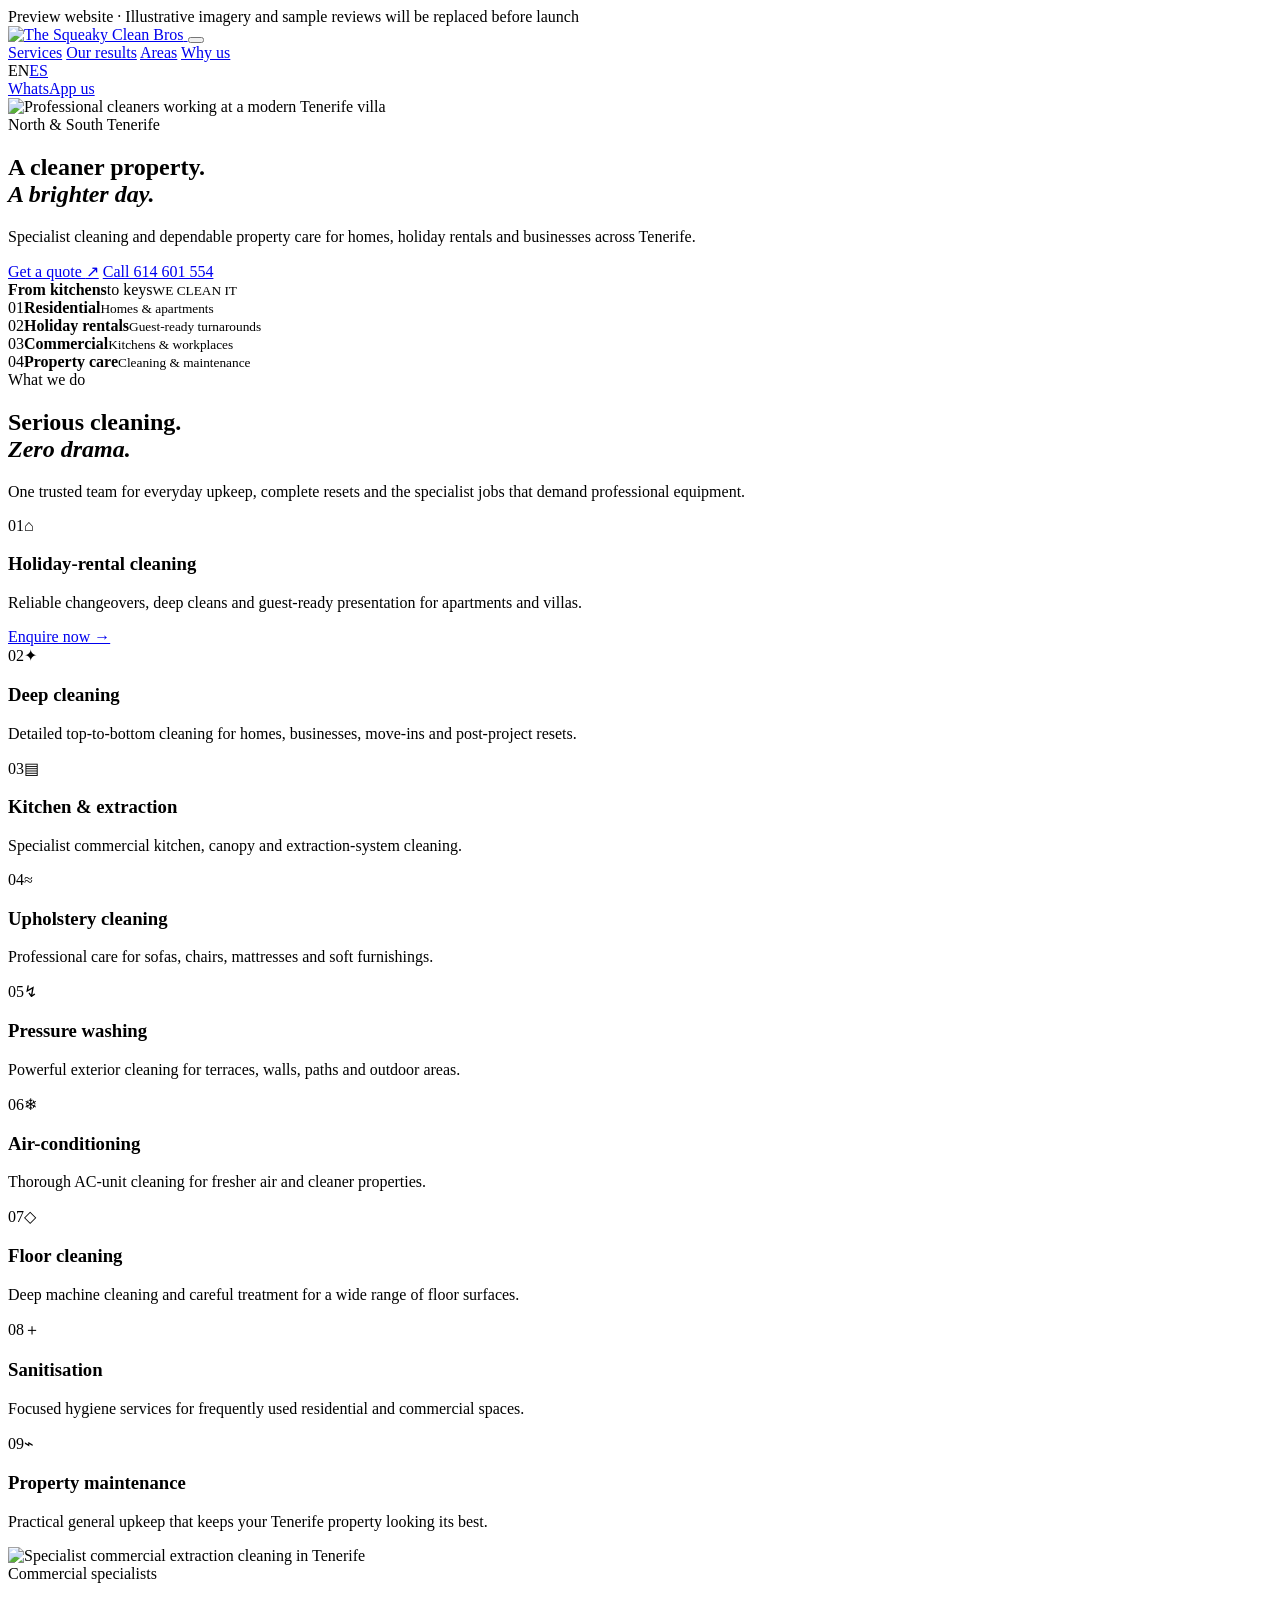
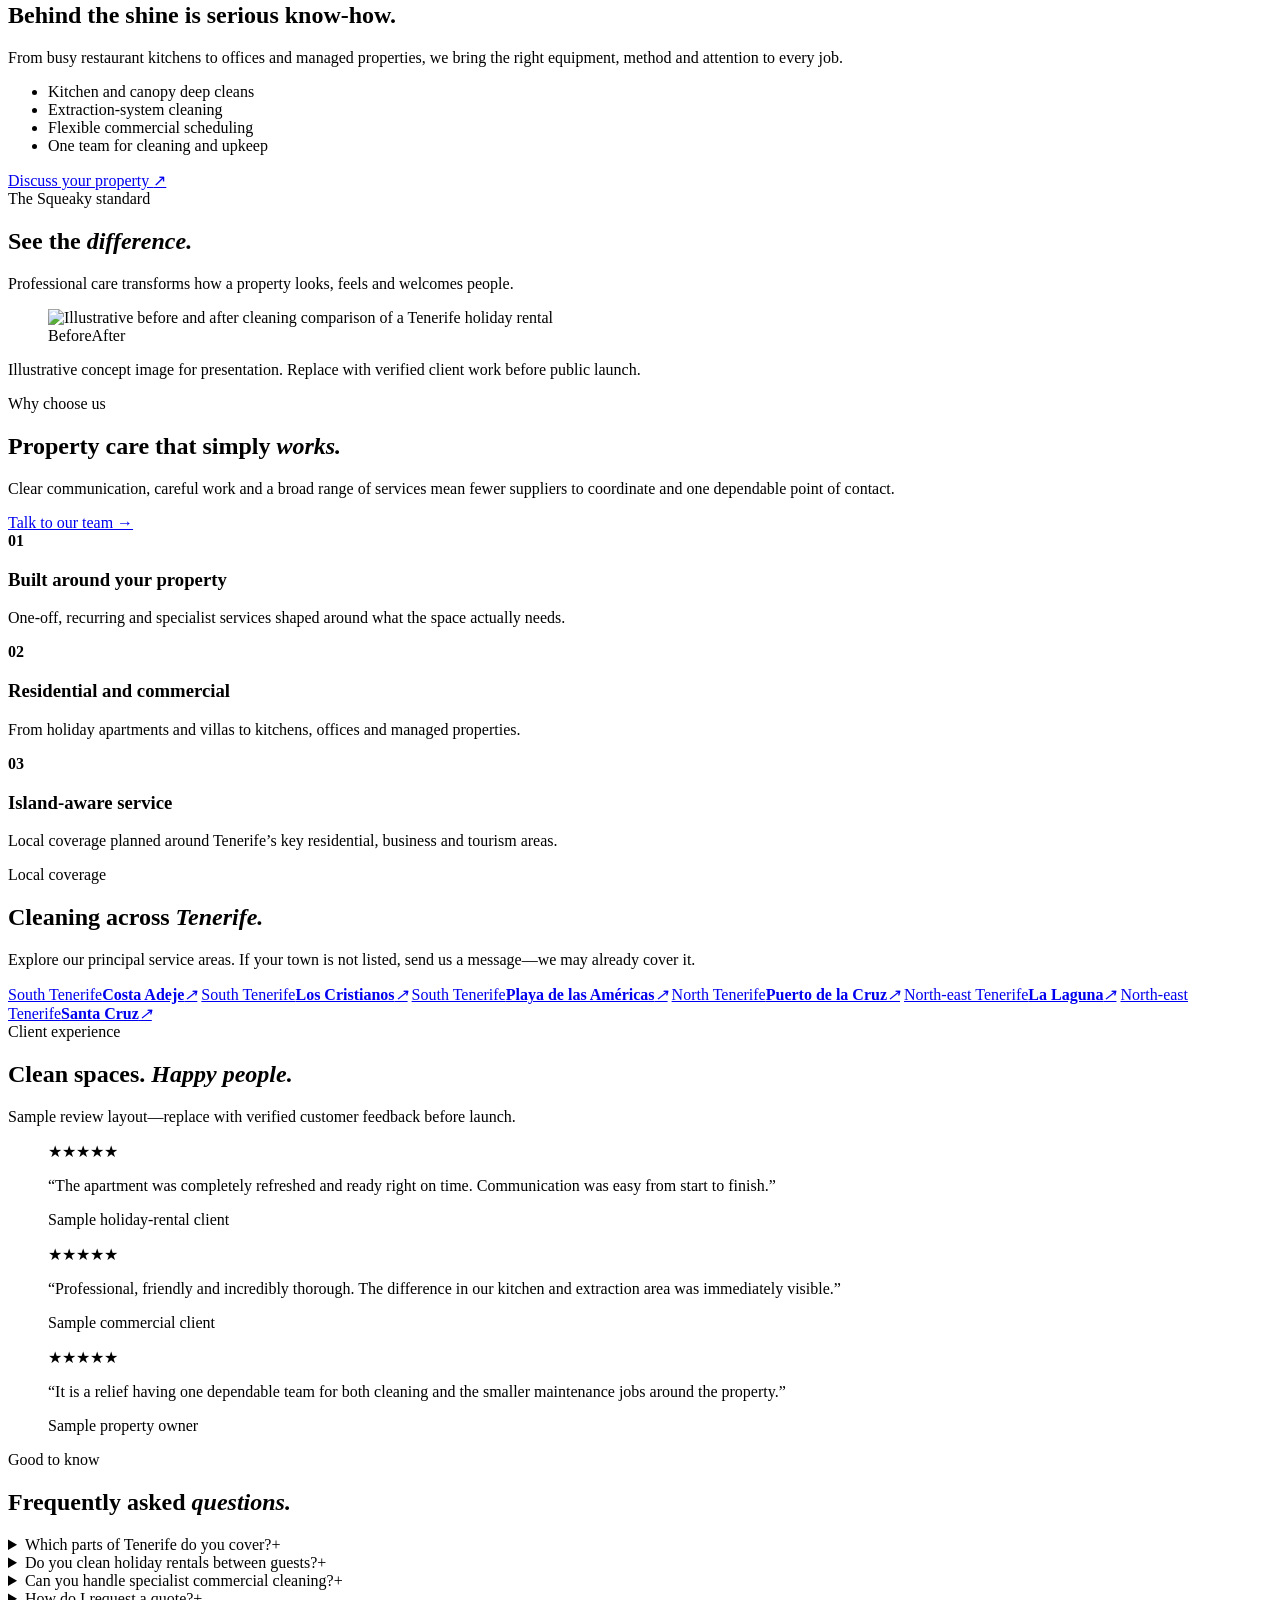
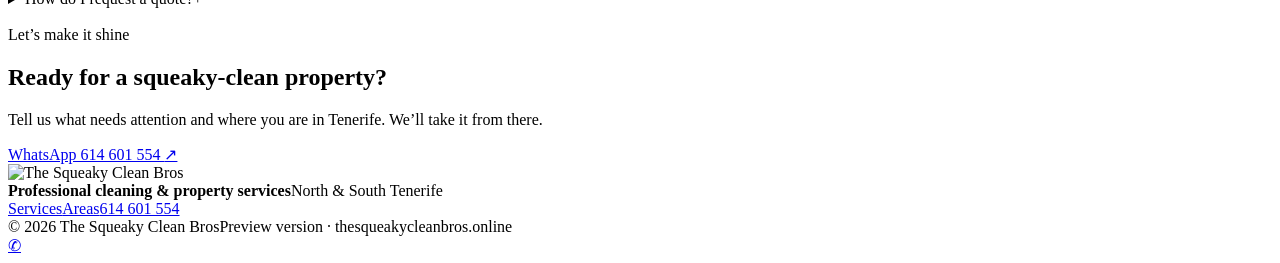
==== index.html @ b2f3f920 "Initialize Squeaky Clean Bros website" ====
<!doctype html>
<html lang="en">
<head>
  <meta charset="utf-8">
  <meta name="viewport" content="width=device-width, initial-scale=1">
  <title>Professional Cleaning & Property Services in Tenerife | The Squeaky Clean Bros</title>
  <meta name="description" content="Professional residential, holiday-rental and commercial cleaning across Tenerife. Deep cleaning, extraction systems, upholstery, pressure washing, air conditioning and property maintenance.">
  <meta name="robots" content="noindex,nofollow">
  <meta name="theme-color" content="#0757ad">
  <link rel="canonical" href="https://thesqueakycleanbros.online/">
  <link rel="alternate" hreflang="en" href="https://thesqueakycleanbros.online/">
  <link rel="alternate" hreflang="es" href="https://thesqueakycleanbros.online/es/">
  <link rel="alternate" hreflang="x-default" href="https://thesqueakycleanbros.online/">
  <link rel="icon" href="assets/logo.svg" type="image/svg+xml">
  <link rel="preload" as="image" href="assets/hero-tenerife.webp">
  <link rel="stylesheet" href="styles.css">
  <script type="application/ld+json">
  {
    "@context":"https://schema.org",
    "@type":"CleaningService",
    "name":"The Squeaky Clean Bros",
    "url":"https://thesqueakycleanbros.online/",
    "telephone":"+34614601554",
    "areaServed":["Tenerife","Costa Adeje","Los Cristianos","Playa de las Americas","Puerto de la Cruz","San Cristobal de La Laguna","Santa Cruz de Tenerife"],
    "description":"Professional residential, holiday-rental and commercial cleaning and property services across Tenerife."
  }
  </script>
</head>
<body>
  <div class="notice">Preview website · Illustrative imagery and sample reviews will be replaced before launch</div>
  <header class="site-header">
    <a class="brand" href="#top" aria-label="The Squeaky Clean Bros home">
      <img src="assets/logo.svg" alt="The Squeaky Clean Bros">
    </a>
    <button class="menu-toggle" aria-expanded="false" aria-controls="main-nav"><span></span><span></span><span></span></button>
    <nav id="main-nav" class="main-nav" aria-label="Main navigation">
      <a href="#services">Services</a>
      <a href="#results">Our results</a>
      <a href="#areas">Areas</a>
      <a href="#about">Why us</a>
      <div class="language-switch" aria-label="Choose language"><span aria-current="page">EN</span><a href="es/index.html" lang="es">ES</a></div>
    </nav>
    <a class="button button-small header-cta" href="https://wa.me/34614601554?text=Hi%20Squeaky%20Clean%20Bros%2C%20I%27d%20like%20a%20cleaning%20quote." target="_blank" rel="noopener">WhatsApp us</a>
  </header>

  <main id="top">
    <section class="hero">
      <img class="hero-image" src="assets/hero-tenerife.webp" alt="Professional cleaners working at a modern Tenerife villa">
      <div class="hero-overlay"></div>
      <div class="hero-content wrap">
        <span class="eyebrow light">North & South Tenerife</span>
        <h1>A cleaner property.<br><em>A brighter day.</em></h1>
        <p>Specialist cleaning and dependable property care for homes, holiday rentals and businesses across Tenerife.</p>
        <div class="hero-actions">
          <a class="button button-white" href="https://wa.me/34614601554?text=Hi%20Squeaky%20Clean%20Bros%2C%20I%27d%20like%20a%20cleaning%20quote." target="_blank" rel="noopener">Get a quote <span>↗</span></a>
          <a class="text-link light" href="tel:+34614601554">Call 614 601 554</a>
        </div>
      </div>
      <div class="hero-stamp"><b>From kitchens</b><span>to keys</span><small>WE CLEAN IT</small></div>
    </section>

    <section class="quick-strip" aria-label="Highlights">
      <div><span>01</span><b>Residential</b><small>Homes & apartments</small></div>
      <div><span>02</span><b>Holiday rentals</b><small>Guest-ready turnarounds</small></div>
      <div><span>03</span><b>Commercial</b><small>Kitchens & workplaces</small></div>
      <div><span>04</span><b>Property care</b><small>Cleaning & maintenance</small></div>
    </section>

    <section id="services" class="section services-section wrap">
      <div class="section-heading split-heading">
        <div>
          <span class="eyebrow">What we do</span>
          <h2>Serious cleaning.<br><em>Zero drama.</em></h2>
        </div>
        <p>One trusted team for everyday upkeep, complete resets and the specialist jobs that demand professional equipment.</p>
      </div>
      <div class="service-grid">
        <article class="service-card featured-card">
          <span class="service-number">01</span><span class="bubble-icon">⌂</span>
          <h3>Holiday-rental cleaning</h3>
          <p>Reliable changeovers, deep cleans and guest-ready presentation for apartments and villas.</p>
          <a href="https://wa.me/34614601554?text=I%27d%20like%20a%20holiday-rental%20cleaning%20quote." target="_blank" rel="noopener">Enquire now →</a>
        </article>
        <article class="service-card"><span class="service-number">02</span><span class="bubble-icon">✦</span><h3>Deep cleaning</h3><p>Detailed top-to-bottom cleaning for homes, businesses, move-ins and post-project resets.</p></article>
        <article class="service-card"><span class="service-number">03</span><span class="bubble-icon">▤</span><h3>Kitchen & extraction</h3><p>Specialist commercial kitchen, canopy and extraction-system cleaning.</p></article>
        <article class="service-card"><span class="service-number">04</span><span class="bubble-icon">≈</span><h3>Upholstery cleaning</h3><p>Professional care for sofas, chairs, mattresses and soft furnishings.</p></article>
        <article class="service-card"><span class="service-number">05</span><span class="bubble-icon">↯</span><h3>Pressure washing</h3><p>Powerful exterior cleaning for terraces, walls, paths and outdoor areas.</p></article>
        <article class="service-card"><span class="service-number">06</span><span class="bubble-icon">❄</span><h3>Air-conditioning</h3><p>Thorough AC-unit cleaning for fresher air and cleaner properties.</p></article>
        <article class="service-card"><span class="service-number">07</span><span class="bubble-icon">◇</span><h3>Floor cleaning</h3><p>Deep machine cleaning and careful treatment for a wide range of floor surfaces.</p></article>
        <article class="service-card"><span class="service-number">08</span><span class="bubble-icon">＋</span><h3>Sanitisation</h3><p>Focused hygiene services for frequently used residential and commercial spaces.</p></article>
        <article class="service-card"><span class="service-number">09</span><span class="bubble-icon">⌁</span><h3>Property maintenance</h3><p>Practical general upkeep that keeps your Tenerife property looking its best.</p></article>
      </div>
    </section>

    <section class="commercial-band">
      <div class="commercial-image"><img src="assets/commercial-kitchen.webp" alt="Specialist commercial extraction cleaning in Tenerife"></div>
      <div class="commercial-copy">
        <span class="eyebrow light">Commercial specialists</span>
        <h2>Behind the shine is serious know-how.</h2>
        <p>From busy restaurant kitchens to offices and managed properties, we bring the right equipment, method and attention to every job.</p>
        <ul class="tick-list"><li>Kitchen and canopy deep cleans</li><li>Extraction-system cleaning</li><li>Flexible commercial scheduling</li><li>One team for cleaning and upkeep</li></ul>
        <a class="button button-white" href="https://wa.me/34614601554?text=Hi%2C%20I%27d%20like%20a%20commercial%20cleaning%20quote." target="_blank" rel="noopener">Discuss your property <span>↗</span></a>
      </div>
    </section>

    <section id="results" class="section results-section wrap">
      <div class="section-heading centered">
        <span class="eyebrow">The Squeaky standard</span>
        <h2>See the <em>difference.</em></h2>
        <p>Professional care transforms how a property looks, feels and welcomes people.</p>
      </div>
      <figure class="comparison">
        <img src="assets/before-after-villa.webp" alt="Illustrative before and after cleaning comparison of a Tenerife holiday rental">
        <figcaption><span>Before</span><span>After</span></figcaption>
      </figure>
      <p class="disclaimer">Illustrative concept image for presentation. Replace with verified client work before public launch.</p>
    </section>

    <section id="about" class="section why-section">
      <div class="wrap why-grid">
        <div class="why-intro">
          <span class="eyebrow">Why choose us</span>
          <h2>Property care that simply <em>works.</em></h2>
          <p>Clear communication, careful work and a broad range of services mean fewer suppliers to coordinate and one dependable point of contact.</p>
          <a class="text-link" href="tel:+34614601554">Talk to our team →</a>
        </div>
        <div class="why-list">
          <article><b>01</b><div><h3>Built around your property</h3><p>One-off, recurring and specialist services shaped around what the space actually needs.</p></div></article>
          <article><b>02</b><div><h3>Residential and commercial</h3><p>From holiday apartments and villas to kitchens, offices and managed properties.</p></div></article>
          <article><b>03</b><div><h3>Island-aware service</h3><p>Local coverage planned around Tenerife’s key residential, business and tourism areas.</p></div></article>
        </div>
      </div>
    </section>

    <section id="areas" class="section areas-section wrap">
      <div class="section-heading split-heading">
        <div><span class="eyebrow">Local coverage</span><h2>Cleaning across <em>Tenerife.</em></h2></div>
        <p>Explore our principal service areas. If your town is not listed, send us a message—we may already cover it.</p>
      </div>
      <div class="area-grid">
        <a href="areas/costa-adeje.html"><span>South Tenerife</span><b>Costa Adeje</b><i>↗</i></a>
        <a href="areas/los-cristianos.html"><span>South Tenerife</span><b>Los Cristianos</b><i>↗</i></a>
        <a href="areas/playa-de-las-americas.html"><span>South Tenerife</span><b>Playa de las Américas</b><i>↗</i></a>
        <a href="areas/puerto-de-la-cruz.html"><span>North Tenerife</span><b>Puerto de la Cruz</b><i>↗</i></a>
        <a href="areas/la-laguna.html"><span>North-east Tenerife</span><b>La Laguna</b><i>↗</i></a>
        <a href="areas/santa-cruz.html"><span>North-east Tenerife</span><b>Santa Cruz</b><i>↗</i></a>
      </div>
    </section>

    <section class="section reviews-section">
      <div class="wrap">
        <div class="section-heading centered"><span class="eyebrow light">Client experience</span><h2>Clean spaces. <em>Happy people.</em></h2><p class="light-copy">Sample review layout—replace with verified customer feedback before launch.</p></div>
        <div class="review-grid">
          <blockquote><div class="stars">★★★★★</div><p>“The apartment was completely refreshed and ready right on time. Communication was easy from start to finish.”</p><footer>Sample holiday-rental client</footer></blockquote>
          <blockquote><div class="stars">★★★★★</div><p>“Professional, friendly and incredibly thorough. The difference in our kitchen and extraction area was immediately visible.”</p><footer>Sample commercial client</footer></blockquote>
          <blockquote><div class="stars">★★★★★</div><p>“It is a relief having one dependable team for both cleaning and the smaller maintenance jobs around the property.”</p><footer>Sample property owner</footer></blockquote>
        </div>
      </div>
    </section>

    <section class="section faq-section wrap">
      <div class="section-heading centered"><span class="eyebrow">Good to know</span><h2>Frequently asked <em>questions.</em></h2></div>
      <div class="faq-list">
        <details><summary>Which parts of Tenerife do you cover?<span>+</span></summary><p>We work across principal areas in both North and South Tenerife. Send us your location and we will confirm availability.</p></details>
        <details><summary>Do you clean holiday rentals between guests?<span>+</span></summary><p>Yes. We provide holiday-rental cleaning and property support designed to leave apartments and villas guest-ready.</p></details>
        <details><summary>Can you handle specialist commercial cleaning?<span>+</span></summary><p>Yes. Our services include commercial kitchen and extraction cleaning, deep cleaning, floor care, pressure washing and sanitisation.</p></details>
        <details><summary>How do I request a quote?<span>+</span></summary><p>Call or WhatsApp us on 614 601 554 with the property location, service required and any useful photographs.</p></details>
      </div>
    </section>

    <section class="final-cta">
      <div class="bubble bubble-one"></div><div class="bubble bubble-two"></div>
      <div class="wrap final-cta-inner">
        <img src="assets/logo.svg" alt="" aria-hidden="true">
        <div><span class="eyebrow light">Let’s make it shine</span><h2>Ready for a squeaky-clean property?</h2><p>Tell us what needs attention and where you are in Tenerife. We’ll take it from there.</p></div>
        <a class="button button-white" href="https://wa.me/34614601554?text=Hi%20Squeaky%20Clean%20Bros%2C%20I%27d%20like%20a%20quote." target="_blank" rel="noopener">WhatsApp 614 601 554 <span>↗</span></a>
      </div>
    </section>
  </main>

  <footer class="footer">
    <div class="wrap footer-inner"><img src="assets/logo.svg" alt="The Squeaky Clean Bros"><div><b>Professional cleaning & property services</b><span>North & South Tenerife</span></div><div class="footer-links"><a href="#services">Services</a><a href="#areas">Areas</a><a href="tel:+34614601554">614 601 554</a></div></div>
    <div class="wrap footer-bottom"><span>© 2026 The Squeaky Clean Bros</span><span>Preview version · thesqueakycleanbros.online</span></div>
  </footer>
  <a class="floating-whatsapp" href="https://wa.me/34614601554?text=Hi%20Squeaky%20Clean%20Bros%2C%20I%27d%20like%20a%20quote." target="_blank" rel="noopener" aria-label="Contact us on WhatsApp">✆</a>
  <script src="script.js"></script>
</body>
</html>
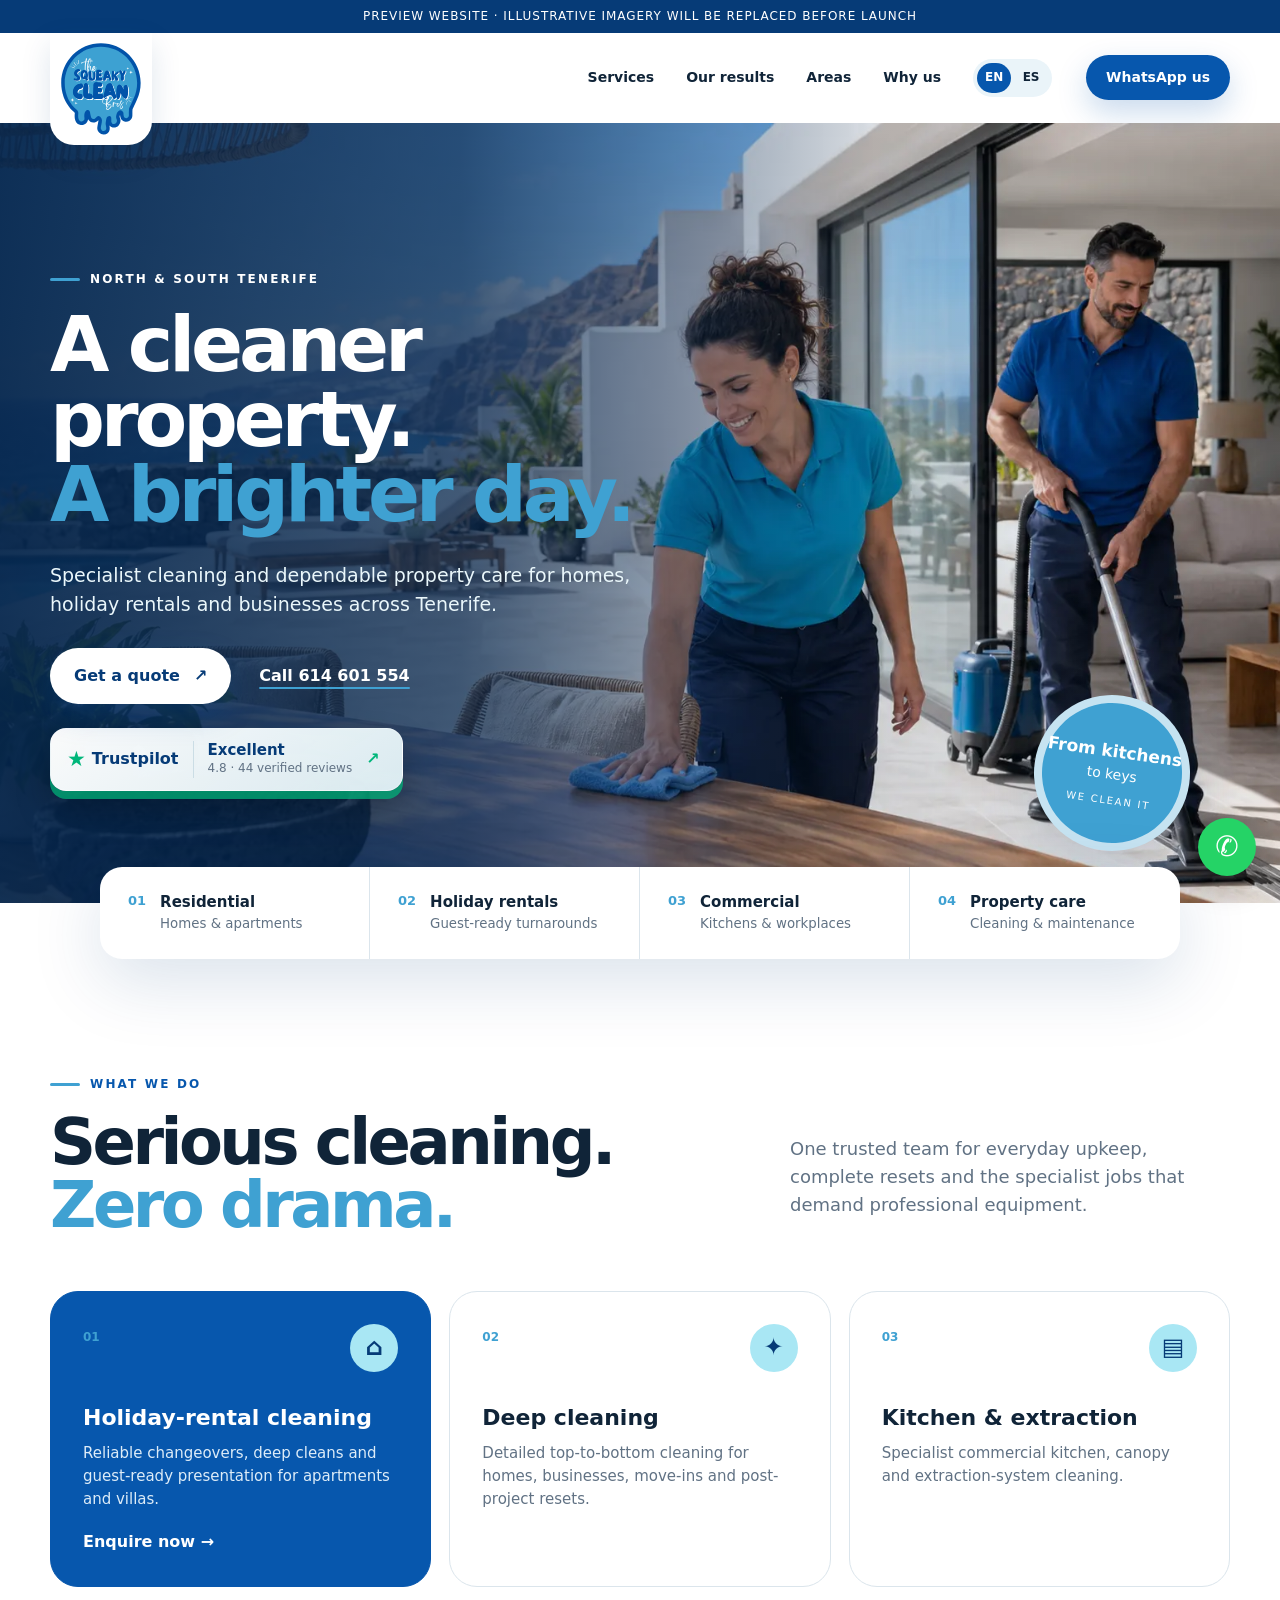
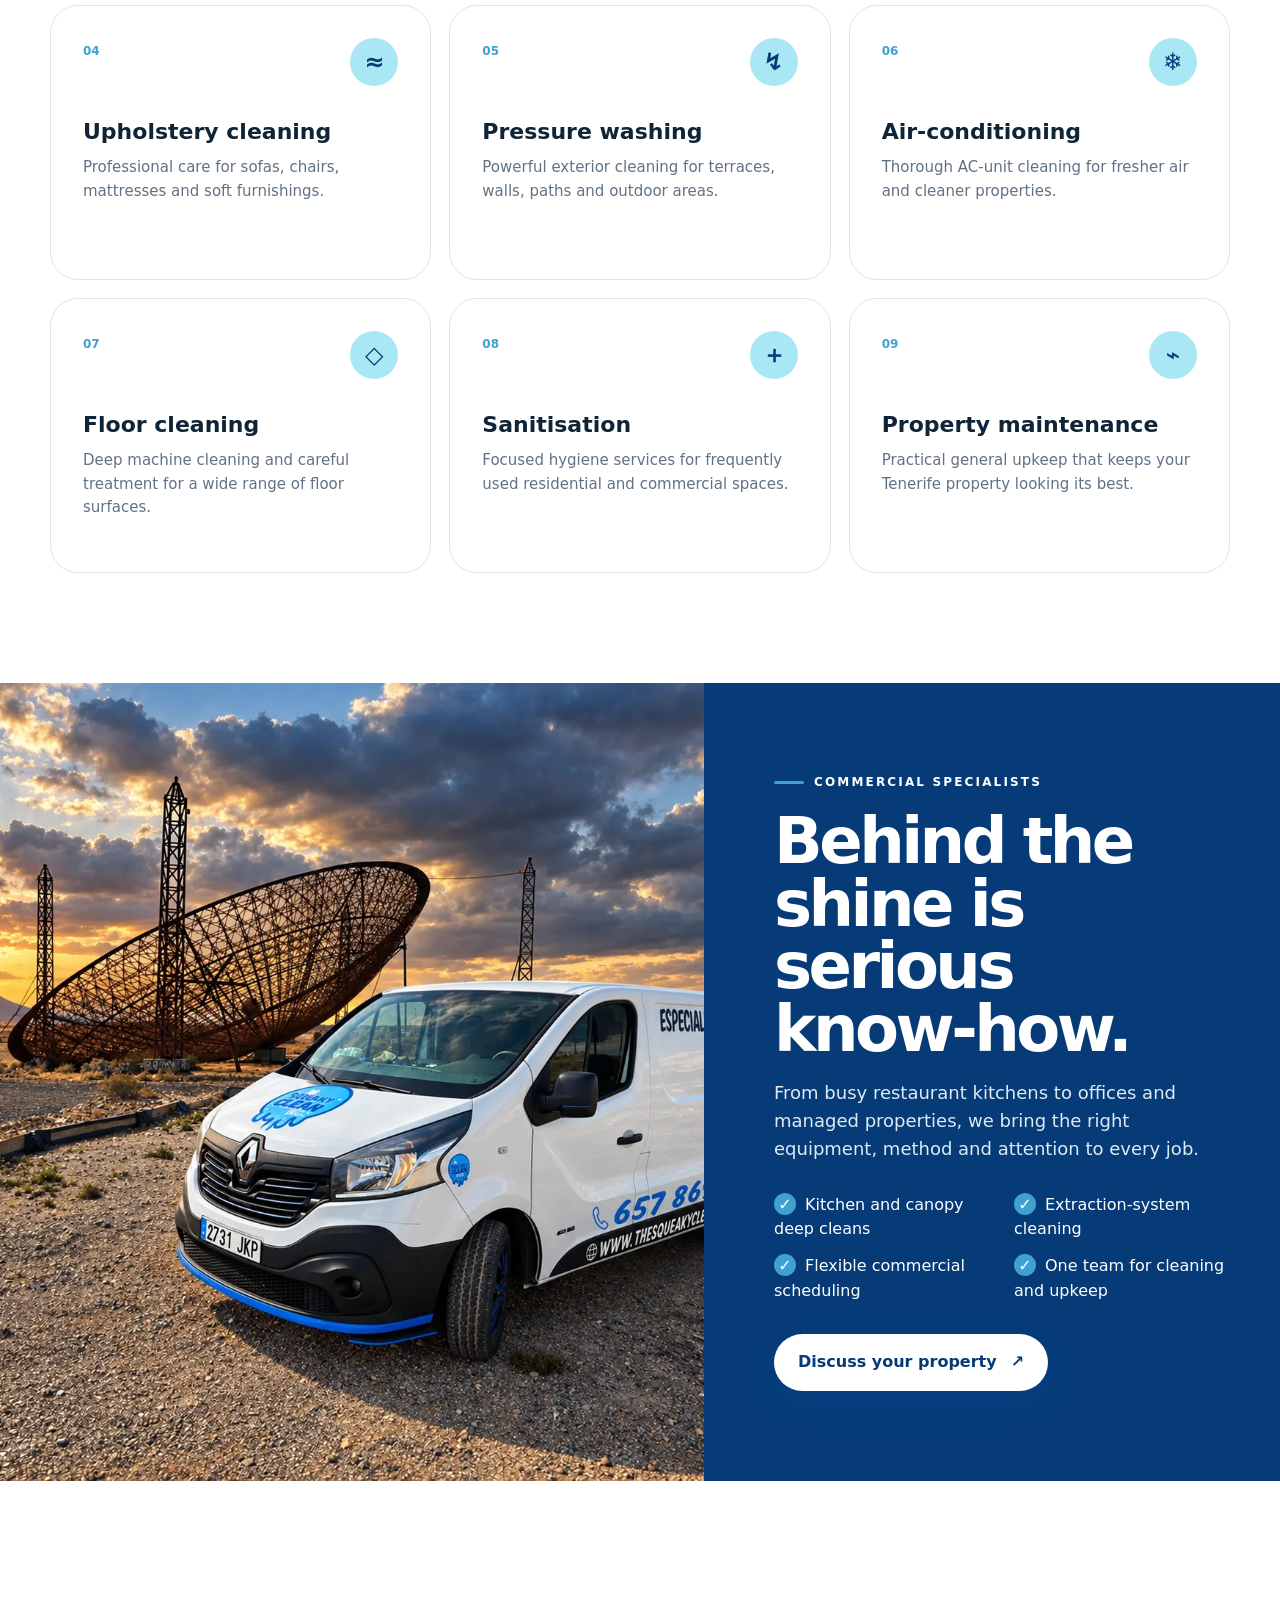
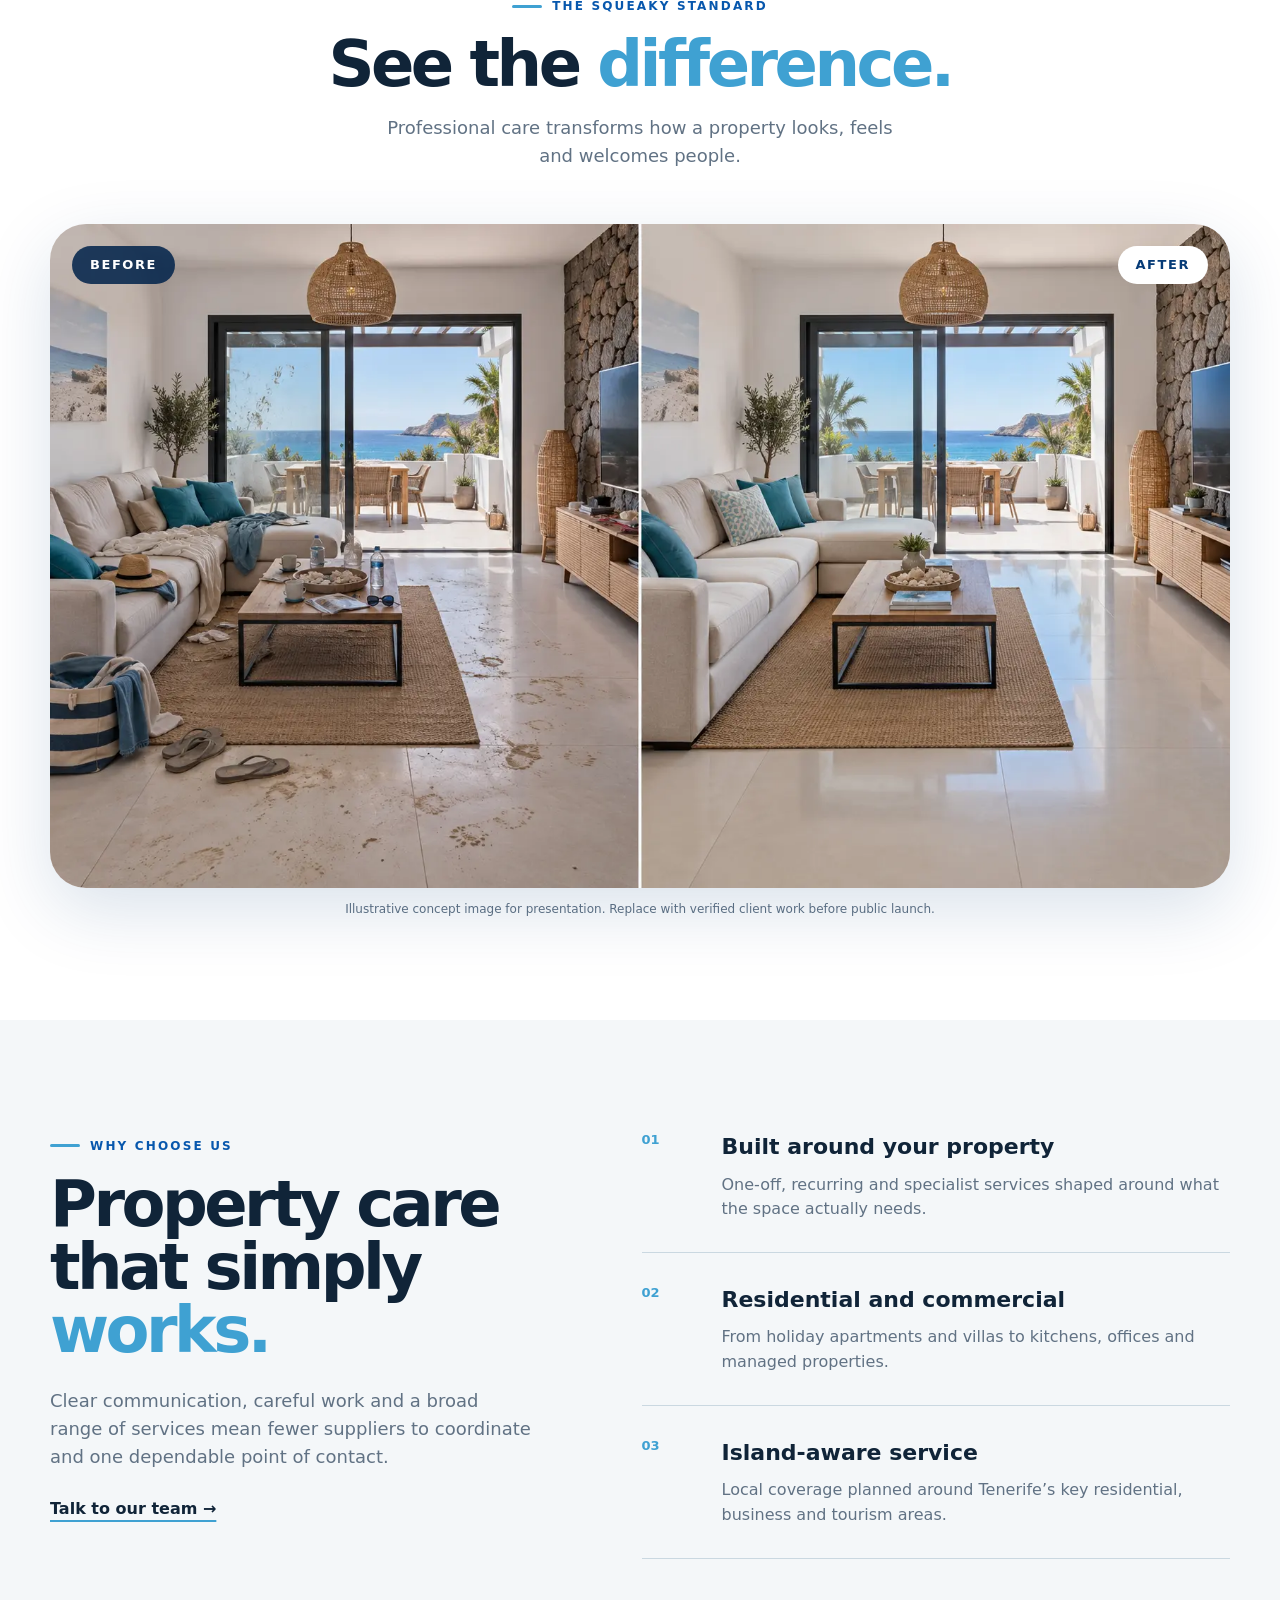
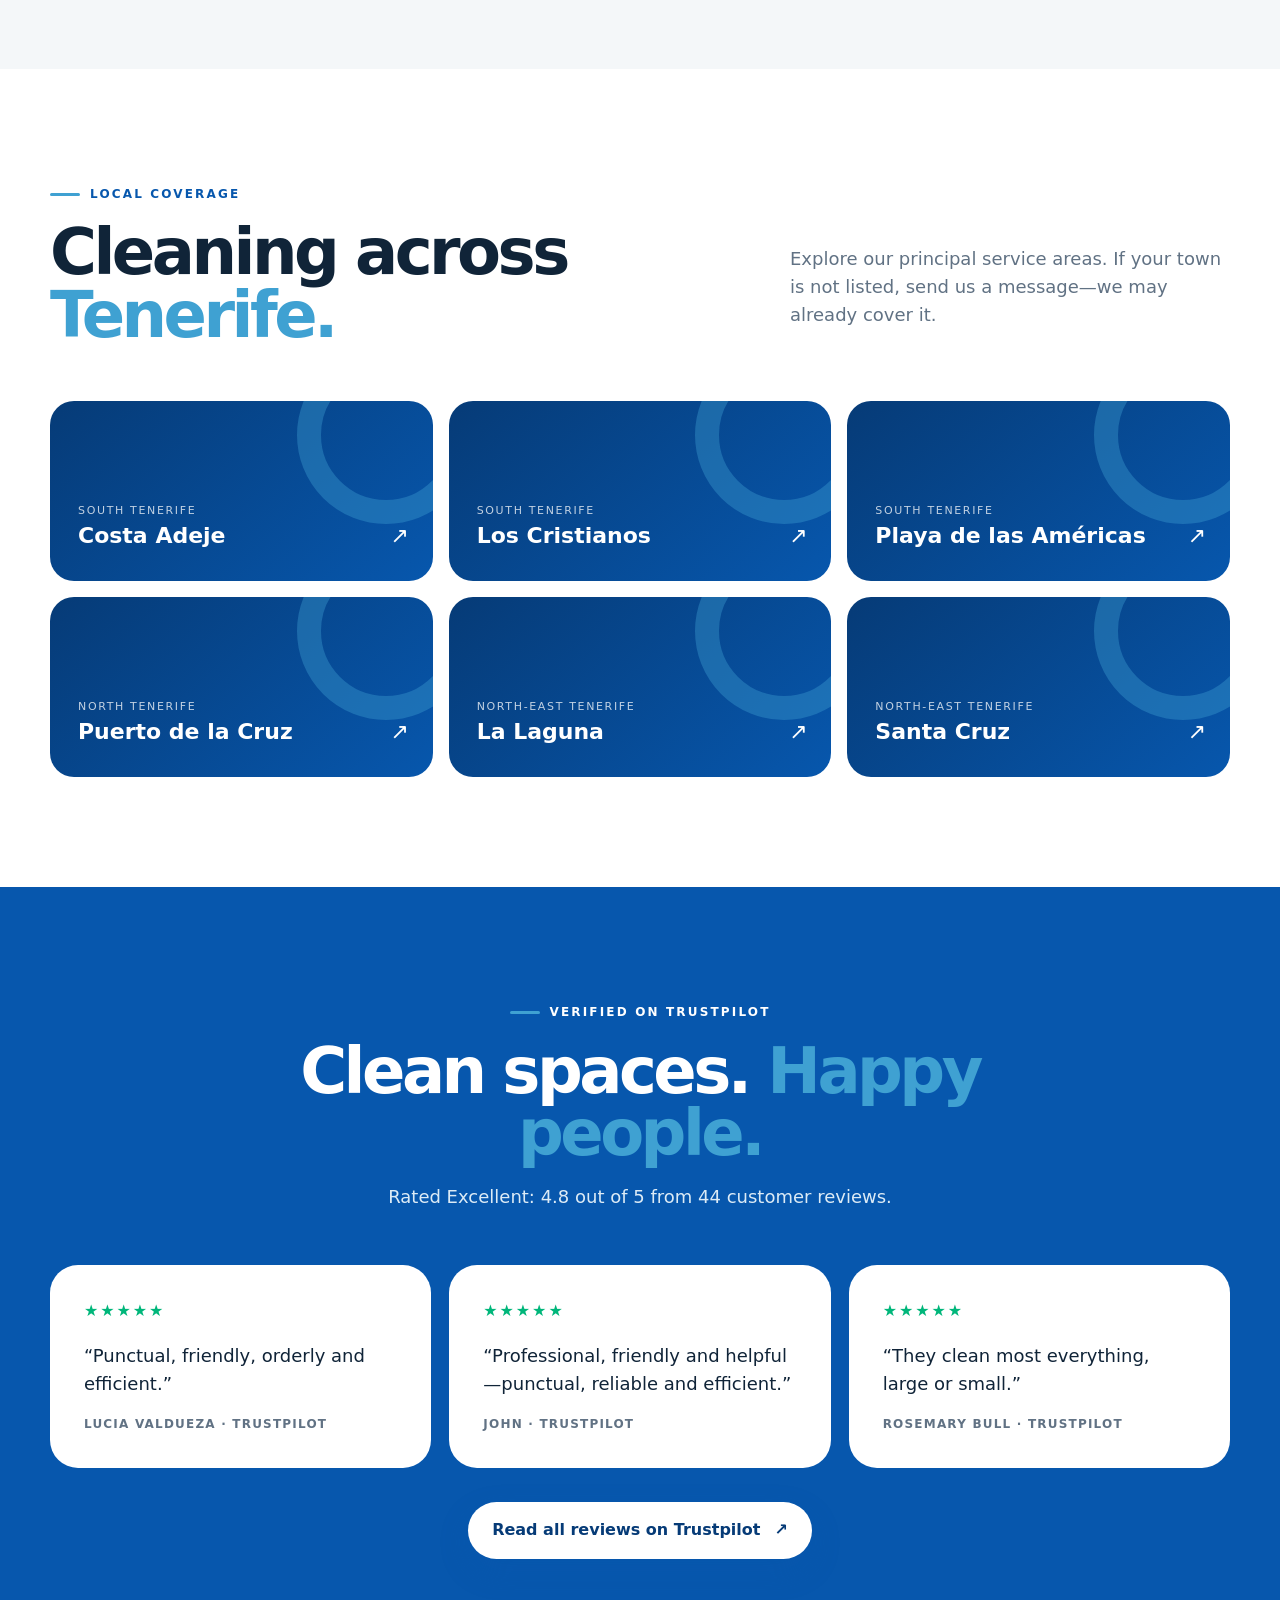
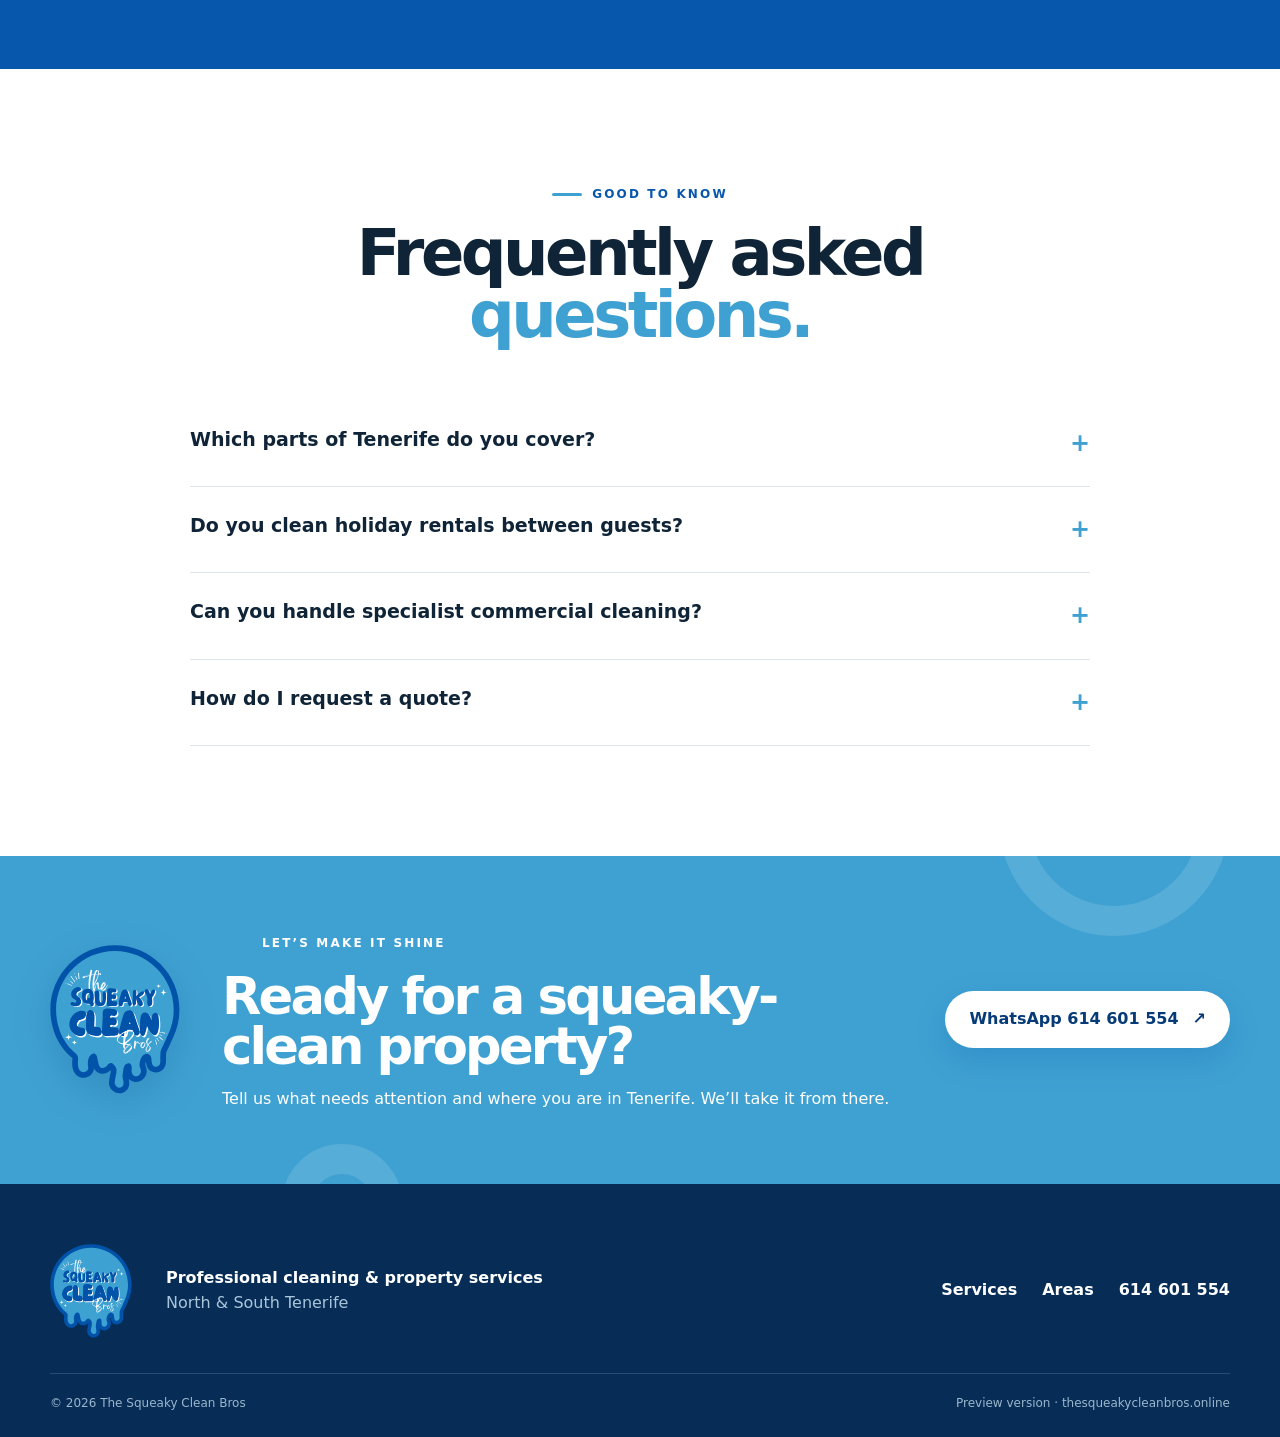
==== commit 64d07a90: "Add branded van photo and Trustpilot reviews" ====
--- a/index.html
+++ b/index.html
@@ -27,7 +27,7 @@
   </script>
 </head>
 <body>
-  <div class="notice">Preview website · Illustrative imagery and sample reviews will be replaced before launch</div>
+  <div class="notice">Preview website · Illustrative imagery will be replaced before launch</div>
   <header class="site-header">
     <a class="brand" href="#top" aria-label="The Squeaky Clean Bros home">
       <img src="assets/logo.svg" alt="The Squeaky Clean Bros">
@@ -55,6 +55,11 @@
           <a class="button button-white" href="https://wa.me/34614601554?text=Hi%20Squeaky%20Clean%20Bros%2C%20I%27d%20like%20a%20cleaning%20quote." target="_blank" rel="noopener">Get a quote <span>↗</span></a>
           <a class="text-link light" href="tel:+34614601554">Call 614 601 554</a>
         </div>
+        <a class="trustpilot-badge" href="https://www.trustpilot.com/review/www.thesqueakycleanbros.com" target="_blank" rel="noopener" aria-label="Rated 4.8 out of 5 from 44 reviews on Trustpilot">
+          <span class="trustpilot-brand"><b>★</b> Trustpilot</span>
+          <span><strong>Excellent</strong><small>4.8 · 44 verified reviews</small></span>
+          <i aria-hidden="true">↗</i>
+        </a>
       </div>
       <div class="hero-stamp"><b>From kitchens</b><span>to keys</span><small>WE CLEAN IT</small></div>
     </section>
@@ -93,7 +98,7 @@
     </section>
 
     <section class="commercial-band">
-      <div class="commercial-image"><img src="assets/commercial-kitchen.webp" alt="Specialist commercial extraction cleaning in Tenerife"></div>
+      <div class="commercial-image"><img src="assets/commercial-kitchen.webp" alt="The Squeaky Clean Bros service van in Tenerife"></div>
       <div class="commercial-copy">
         <span class="eyebrow light">Commercial specialists</span>
         <h2>Behind the shine is serious know-how.</h2>
@@ -149,12 +154,13 @@
 
     <section class="section reviews-section">
       <div class="wrap">
-        <div class="section-heading centered"><span class="eyebrow light">Client experience</span><h2>Clean spaces. <em>Happy people.</em></h2><p class="light-copy">Sample review layout—replace with verified customer feedback before launch.</p></div>
+        <div class="section-heading centered"><span class="eyebrow light">Verified on Trustpilot</span><h2>Clean spaces. <em>Happy people.</em></h2><p class="light-copy">Rated Excellent: 4.8 out of 5 from 44 customer reviews.</p></div>
         <div class="review-grid">
-          <blockquote><div class="stars">★★★★★</div><p>“The apartment was completely refreshed and ready right on time. Communication was easy from start to finish.”</p><footer>Sample holiday-rental client</footer></blockquote>
-          <blockquote><div class="stars">★★★★★</div><p>“Professional, friendly and incredibly thorough. The difference in our kitchen and extraction area was immediately visible.”</p><footer>Sample commercial client</footer></blockquote>
-          <blockquote><div class="stars">★★★★★</div><p>“It is a relief having one dependable team for both cleaning and the smaller maintenance jobs around the property.”</p><footer>Sample property owner</footer></blockquote>
+          <blockquote><div class="stars">★★★★★</div><p>“Punctual, friendly, orderly and efficient.”</p><footer>Lucia Valdueza · Trustpilot</footer></blockquote>
+          <blockquote><div class="stars">★★★★★</div><p>“Professional, friendly and helpful—punctual, reliable and efficient.”</p><footer>John · Trustpilot</footer></blockquote>
+          <blockquote><div class="stars">★★★★★</div><p>“They clean most everything, large or small.”</p><footer>Rosemary Bull · Trustpilot</footer></blockquote>
         </div>
+        <div class="reviews-link"><a class="button button-white" href="https://www.trustpilot.com/review/www.thesqueakycleanbros.com" target="_blank" rel="noopener">Read all reviews on Trustpilot <span>↗</span></a></div>
       </div>
     </section>
 
--- a/styles.css
+++ b/styles.css
@@ -0,0 +1,8 @@
+:root{--navy:#063b77;--blue:#0757ad;--sky:#3fa1d2;--aqua:#a9e7f4;--ink:#102438;--muted:#617284;--cream:#f4f7f9;--white:#fff;--line:#dbe5ec;--radius:28px;--shadow:0 22px 70px rgba(6,59,119,.15)}
+*{box-sizing:border-box}html{scroll-behavior:smooth}body{margin:0;color:var(--ink);font-family:Inter,ui-sans-serif,system-ui,-apple-system,BlinkMacSystemFont,"Segoe UI",sans-serif;background:#fff;line-height:1.55}img{max-width:100%;display:block}a{color:inherit;text-decoration:none}.wrap{width:min(1180px,calc(100% - 40px));margin-inline:auto}.notice{font-size:12px;letter-spacing:.08em;text-transform:uppercase;text-align:center;padding:7px 16px;background:var(--navy);color:white}.site-header{height:90px;display:flex;align-items:center;gap:34px;padding:0 max(20px,calc((100vw - 1180px)/2));position:relative;background:white;z-index:20}.brand{align-self:flex-start;width:102px;height:112px;background:white;border-radius:0 0 24px 24px;padding:10px;box-shadow:0 12px 30px rgba(6,59,119,.13);z-index:3}.brand img{height:92px;width:100%;object-fit:contain}.main-nav{display:flex;gap:32px;margin-left:auto;font-weight:700;font-size:14px;align-items:center}.main-nav>a{position:relative}.main-nav>a:after{content:"";position:absolute;left:0;right:100%;bottom:-6px;height:2px;background:var(--sky);transition:.25s}.main-nav>a:hover:after{right:0}.language-switch{display:flex;align-items:center;gap:3px;padding:4px;background:#eaf4f9;border-radius:999px}.language-switch a,.language-switch span{display:grid;place-items:center;min-width:34px;height:30px;border-radius:999px;font-size:12px;font-weight:900}.language-switch [aria-current="page"]{background:var(--blue);color:white}.button{display:inline-flex;align-items:center;justify-content:center;gap:14px;background:var(--blue);color:white;padding:16px 24px;border-radius:999px;font-weight:800;box-shadow:0 12px 30px rgba(7,87,173,.22);transition:.25s}.button:hover{transform:translateY(-2px);box-shadow:0 16px 38px rgba(7,87,173,.3)}.button-small{padding:12px 20px;font-size:14px}.button-white{background:white;color:var(--navy)}.text-link{font-weight:800;text-decoration:underline;text-decoration-color:var(--sky);text-decoration-thickness:2px;text-underline-offset:6px}.light{color:white}.menu-toggle{display:none;background:none;border:0;padding:8px}.menu-toggle span{display:block;width:25px;height:2px;background:var(--navy);margin:5px}.hero{height:min(780px,calc(100vh - 90px));min-height:640px;position:relative;display:flex;align-items:center;overflow:hidden;background:var(--navy)}.hero-image,.hero-overlay{position:absolute;inset:0;width:100%;height:100%;object-fit:cover}.hero-overlay{background:linear-gradient(90deg,rgba(4,37,76,.94) 0%,rgba(4,37,76,.75) 36%,rgba(4,37,76,.14) 68%,rgba(4,37,76,.05) 100%)}.hero-content{position:relative;color:white;padding-top:30px}.eyebrow{display:inline-flex;align-items:center;gap:10px;text-transform:uppercase;letter-spacing:.18em;font-size:12px;font-weight:900;color:var(--blue);margin-bottom:18px}.eyebrow:before{content:"";width:30px;height:3px;border-radius:5px;background:var(--sky)}.eyebrow.light{color:white}.hero h1,.section-heading h2,.commercial-copy h2,.why-intro h2,.final-cta h2{font-size:clamp(48px,6vw,82px);line-height:.98;letter-spacing:-.055em;margin:0;font-weight:900}.hero h1{max-width:720px}.hero h1 em,.section-heading h2 em,.why-intro h2 em{color:var(--sky);font-style:normal}.hero p{font-size:19px;max-width:590px;margin:28px 0;color:#eaf7fb}.hero-actions{display:flex;align-items:center;gap:28px}.hero-stamp{position:absolute;right:7%;bottom:52px;width:156px;height:156px;border-radius:50%;background:var(--sky);border:8px solid rgba(255,255,255,.7);display:flex;flex-direction:column;align-items:center;justify-content:center;color:white;transform:rotate(8deg);box-shadow:var(--shadow);text-align:center}.hero-stamp b{font-size:17px}.hero-stamp span{font-size:14px}.hero-stamp small{font-size:10px;letter-spacing:.18em;margin-top:7px}.quick-strip{display:grid;grid-template-columns:repeat(4,1fr);background:white;position:relative;z-index:4;width:min(1080px,calc(100% - 40px));margin:-36px auto 0;border-radius:22px;box-shadow:var(--shadow);overflow:hidden}.quick-strip div{padding:24px 28px;border-right:1px solid var(--line);display:grid;grid-template-columns:auto 1fr;column-gap:14px}.quick-strip div:last-child{border:0}.quick-strip span{grid-row:1/3;color:var(--sky);font-weight:900;font-size:13px}.quick-strip b{font-size:15px}.quick-strip small{color:var(--muted)}.section{padding:110px 0}.section-heading{margin-bottom:54px}.split-heading{display:grid;grid-template-columns:1.2fr .8fr;gap:80px;align-items:end}.section-heading h2,.why-intro h2{font-size:clamp(42px,5vw,66px)}.section-heading>p,.split-heading>p{font-size:18px;color:var(--muted);max-width:520px}.centered{text-align:center;max-width:720px;margin-left:auto;margin-right:auto}.centered .eyebrow{justify-content:center}.centered p{margin-inline:auto}.service-grid{display:grid;grid-template-columns:repeat(3,1fr);gap:18px}.service-card{padding:32px;border:1px solid var(--line);border-radius:var(--radius);min-height:275px;position:relative;transition:.25s;background:white}.service-card:hover{transform:translateY(-5px);box-shadow:var(--shadow);border-color:transparent}.featured-card{background:var(--blue);color:white;border-color:var(--blue)}.service-number{font-size:12px;color:var(--sky);font-weight:900}.bubble-icon{float:right;width:48px;height:48px;border-radius:50%;display:grid;place-items:center;background:var(--aqua);color:var(--navy);font-size:24px;font-weight:900}.service-card h3{font-size:22px;line-height:1.15;margin:56px 0 12px}.service-card p{font-size:15px;color:var(--muted);margin:0}.featured-card p{color:#ddecf8}.featured-card a{display:inline-block;margin-top:18px;font-weight:800}.commercial-band{display:grid;grid-template-columns:1.1fr .9fr;background:var(--navy);color:white;min-height:680px}.commercial-image img{width:100%;height:100%;object-fit:cover}.commercial-copy{padding:90px max(40px,calc((100vw - 1180px)/2));padding-left:70px;display:flex;flex-direction:column;align-items:flex-start;justify-content:center}.commercial-copy h2{font-size:clamp(42px,5vw,64px);max-width:560px}.commercial-copy>p{font-size:18px;color:#dcebf6;max-width:590px}.tick-list{list-style:none;padding:0;margin:12px 0 30px;display:grid;grid-template-columns:repeat(2,minmax(190px,1fr));gap:12px 24px}.tick-list li:before{content:"✓";display:inline-grid;place-items:center;width:22px;height:22px;border-radius:50%;background:var(--sky);font-weight:900;margin-right:9px}.results-section{padding-bottom:90px}.comparison{position:relative;border-radius:36px;overflow:hidden;margin:0;box-shadow:var(--shadow)}.comparison figcaption{position:absolute;inset:22px;display:flex;justify-content:space-between;align-items:flex-start}.comparison figcaption span{background:rgba(4,37,76,.87);color:white;border-radius:999px;padding:9px 18px;font-size:13px;font-weight:900;text-transform:uppercase;letter-spacing:.12em}.comparison figcaption span:last-child{background:white;color:var(--navy)}.disclaimer{text-align:center;color:var(--muted);font-size:12px}.why-section{background:var(--cream)}.why-grid{display:grid;grid-template-columns:.9fr 1.1fr;gap:110px}.why-intro p{font-size:18px;color:var(--muted);margin:26px 0}.why-list article{display:grid;grid-template-columns:60px 1fr;gap:20px;padding:30px 0;border-bottom:1px solid #cad8e1}.why-list article:first-child{padding-top:0}.why-list article>b{font-size:13px;color:var(--sky)}.why-list h3{font-size:22px;margin:0 0 8px}.why-list p{margin:0;color:var(--muted)}.area-grid{display:grid;grid-template-columns:repeat(3,1fr);gap:16px}.area-grid a{min-height:180px;padding:28px;border-radius:24px;background:linear-gradient(140deg,var(--navy),var(--blue));color:white;position:relative;overflow:hidden;display:flex;flex-direction:column;justify-content:flex-end;transition:.25s}.area-grid a:before{content:"";position:absolute;width:130px;height:130px;border:24px solid rgba(63,161,210,.38);border-radius:50%;right:-42px;top:-55px}.area-grid a:hover{transform:translateY(-4px);background:linear-gradient(140deg,var(--blue),var(--sky))}.area-grid span{font-size:11px;text-transform:uppercase;letter-spacing:.15em;opacity:.75}.area-grid b{font-size:22px}.area-grid i{position:absolute;right:24px;bottom:28px;font-style:normal;font-size:22px}.reviews-section{background:var(--blue);color:white}.light-copy{color:#dcebf6!important}.review-grid{display:grid;grid-template-columns:repeat(3,1fr);gap:18px}.review-grid blockquote{margin:0;background:white;color:var(--ink);padding:34px;border-radius:var(--radius)}.review-grid blockquote p{font-size:18px;line-height:1.55}.review-grid footer{font-size:12px;color:var(--muted);text-transform:uppercase;letter-spacing:.1em;font-weight:800}.stars{color:var(--sky);letter-spacing:.12em}.faq-list{max-width:900px;margin:auto}.faq-list details{border-bottom:1px solid var(--line);padding:0}.faq-list summary{font-size:19px;font-weight:800;padding:24px 0;cursor:pointer;list-style:none;display:flex;justify-content:space-between}.faq-list summary::-webkit-details-marker{display:none}.faq-list summary span{color:var(--sky);font-size:24px}.faq-list p{color:var(--muted);margin:-6px 0 24px;max-width:760px}.final-cta{position:relative;overflow:hidden;background:var(--sky);color:white;padding:72px 0}.final-cta-inner{display:grid;grid-template-columns:130px 1fr auto;align-items:center;gap:42px;position:relative}.final-cta-inner img{width:130px;filter:drop-shadow(0 12px 18px rgba(6,59,119,.18))}.final-cta h2{font-size:clamp(36px,4vw,56px)}.final-cta p{margin-bottom:0}.bubble{position:absolute;border:30px solid rgba(255,255,255,.12);border-radius:50%}.bubble-one{width:230px;height:230px;right:4%;top:-150px}.bubble-two{width:120px;height:120px;left:22%;bottom:-80px}.footer{background:#072d57;color:white;padding:60px 0 24px}.footer-inner{display:grid;grid-template-columns:90px 1fr auto;gap:26px;align-items:center}.footer-inner img{width:82px}.footer-inner div{display:flex;flex-direction:column}.footer-inner span{color:#a9c5db}.footer-links{display:flex!important;flex-direction:row!important;gap:25px;font-weight:700}.footer-bottom{display:flex;justify-content:space-between;border-top:1px solid rgba(255,255,255,.14);margin-top:35px;padding-top:20px;font-size:12px;color:#9ab6cc}.floating-whatsapp{position:fixed;right:24px;bottom:24px;width:58px;height:58px;border-radius:50%;display:grid;place-items:center;background:#25d366;color:white;font-size:28px;z-index:30;box-shadow:0 12px 30px rgba(0,0,0,.22)}
+@media(max-width:900px){.main-nav{display:none;position:absolute;top:90px;left:20px;right:20px;background:white;padding:24px;border-radius:20px;box-shadow:var(--shadow);flex-direction:column}.main-nav.open{display:flex}.menu-toggle{display:block;margin-left:auto}.header-cta{display:none}.hero{min-height:620px}.hero-overlay{background:linear-gradient(90deg,rgba(4,37,76,.95),rgba(4,37,76,.58))}.hero-stamp{width:120px;height:120px;right:20px;bottom:25px}.quick-strip{grid-template-columns:repeat(2,1fr)}.service-grid,.area-grid,.review-grid{grid-template-columns:repeat(2,1fr)}.commercial-band{grid-template-columns:1fr}.commercial-image{height:440px}.commercial-copy{padding:70px 30px}.why-grid{grid-template-columns:1fr;gap:60px}.final-cta-inner{grid-template-columns:90px 1fr}.final-cta-inner .button{grid-column:2}.footer-links{display:none!important}}
+@media(max-width:620px){.wrap{width:min(100% - 28px,1180px)}.notice{font-size:9px}.site-header{height:75px;padding-inline:14px}.brand{width:86px;height:98px}.brand img{height:78px}.main-nav{top:75px}.hero{height:690px}.hero-image{object-position:62% center}.hero-overlay{background:linear-gradient(90deg,rgba(4,37,76,.96) 0%,rgba(4,37,76,.78) 58%,rgba(4,37,76,.34))}.hero h1{font-size:48px}.hero p{font-size:17px;max-width:90%}.hero-actions{align-items:flex-start;flex-direction:column;gap:18px}.hero-stamp{display:none}.quick-strip{grid-template-columns:1fr;margin-top:-25px}.quick-strip div{padding:18px 22px;border-right:0;border-bottom:1px solid var(--line)}.section{padding:78px 0}.split-heading{grid-template-columns:1fr;gap:18px}.section-heading{margin-bottom:38px}.service-grid,.area-grid,.review-grid{grid-template-columns:1fr}.commercial-image{height:320px}.commercial-copy{padding:64px 20px}.tick-list{grid-template-columns:1fr}.comparison{border-radius:20px}.comparison img{height:430px;object-fit:cover;object-position:center}.why-grid{gap:45px}.final-cta-inner{grid-template-columns:1fr;text-align:center}.final-cta-inner img{margin:auto}.final-cta-inner .button{grid-column:auto}.footer-inner{grid-template-columns:70px 1fr}.footer-bottom{flex-direction:column;gap:8px}.footer-links{display:none!important}}
+
+.trustpilot-badge{width:max-content;max-width:100%;margin-top:24px;display:grid;grid-template-columns:auto auto 20px;align-items:center;gap:14px;padding:12px 16px;border:1px solid rgba(255,255,255,.4);border-radius:16px;background:linear-gradient(145deg,rgba(255,255,255,.98),rgba(229,245,249,.94));color:var(--navy);box-shadow:0 8px 0 rgba(0,182,122,.72),0 18px 34px rgba(0,0,0,.25);transition:.2s}.trustpilot-badge:hover{transform:translateY(-2px);box-shadow:0 10px 0 rgba(0,182,122,.72),0 22px 38px rgba(0,0,0,.3)}.trustpilot-brand{display:flex;align-items:center;gap:6px;font-size:16px;font-weight:900}.trustpilot-brand b{color:#00b67a;font-size:21px}.trustpilot-badge>span:nth-child(2){display:flex;flex-direction:column;border-left:1px solid #cbdde5;padding-left:14px}.trustpilot-badge strong{font-size:15px;line-height:1.2}.trustpilot-badge small{color:var(--muted);font-size:12px}.trustpilot-badge i{font-style:normal;font-weight:900;color:#00b67a}.reviews-section .stars{color:#00b67a}.reviews-link{display:flex;justify-content:center;margin-top:34px}
+
+@media(max-width:620px){.hero{height:760px}.trustpilot-badge{grid-template-columns:auto 20px;gap:10px}.trustpilot-badge>span:nth-child(2){grid-column:1/2;border-left:0;padding-left:0}.trustpilot-badge i{grid-column:2;grid-row:1/3}}
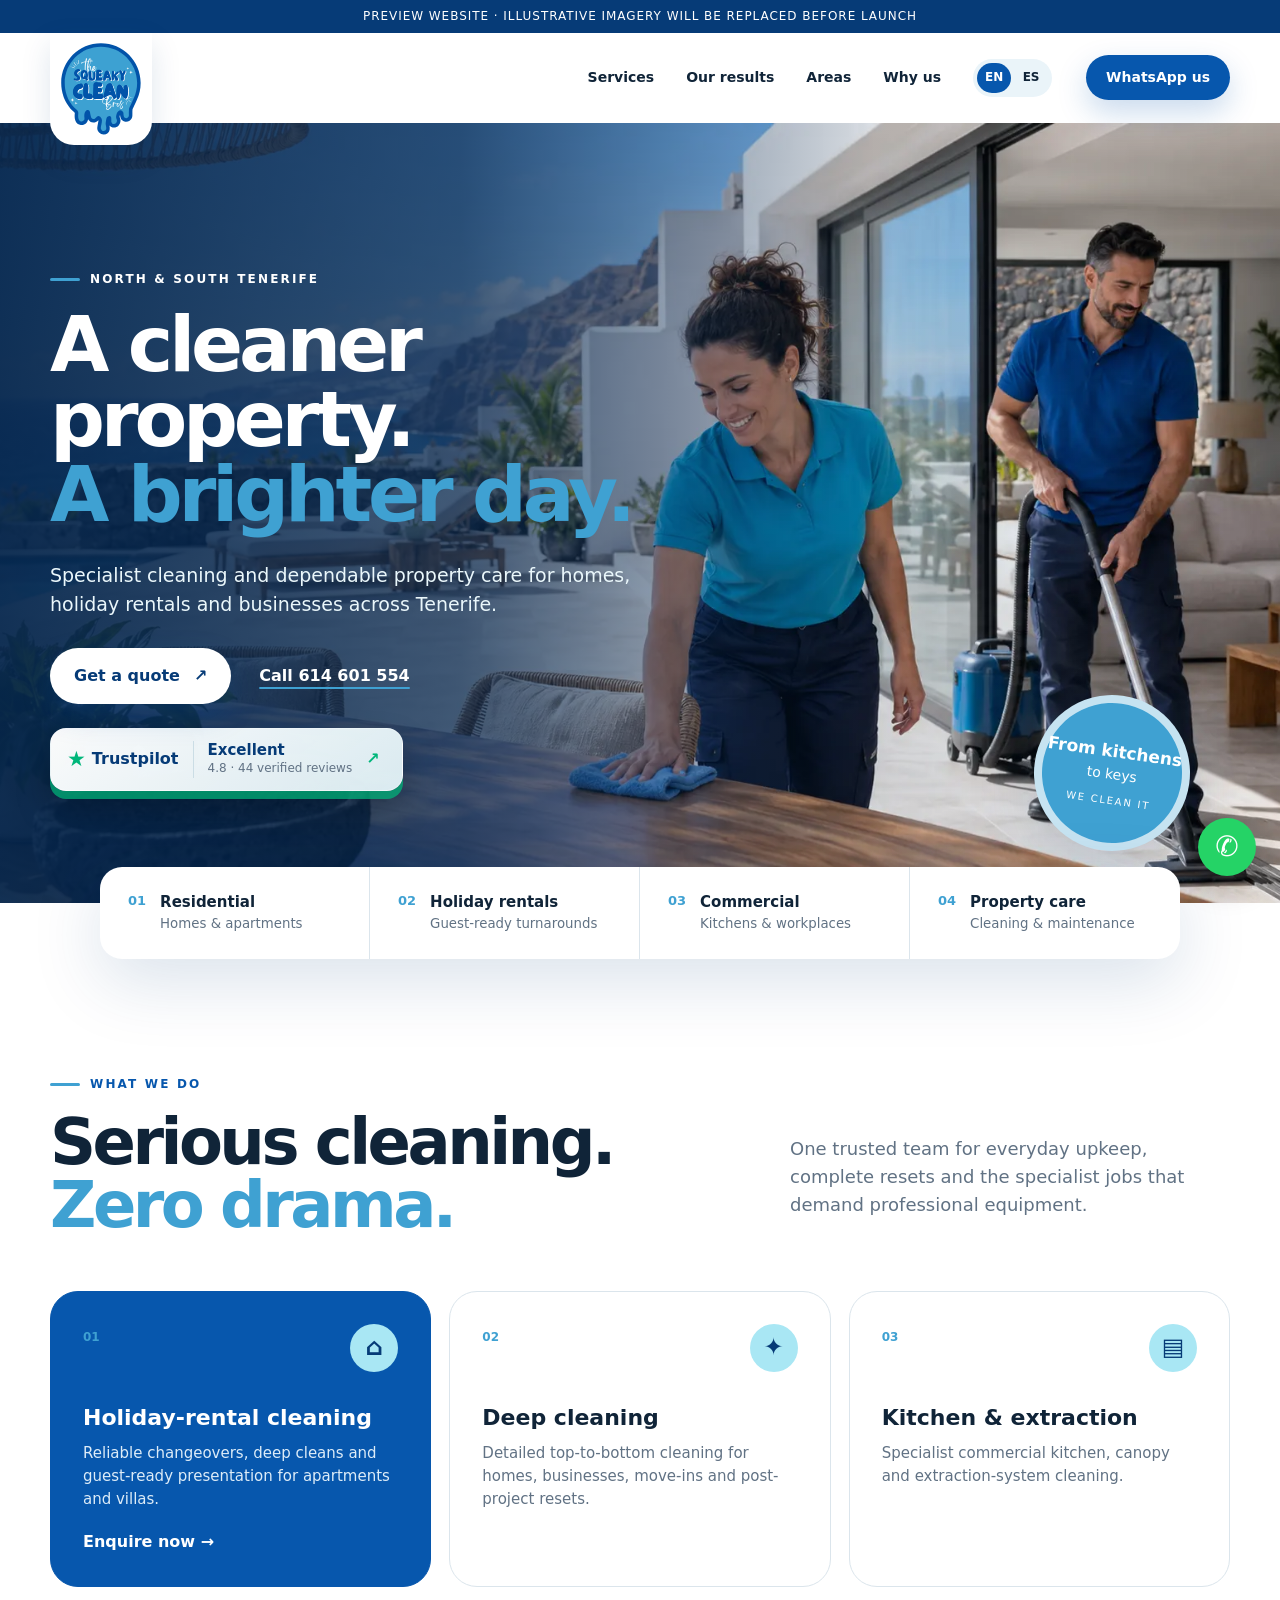
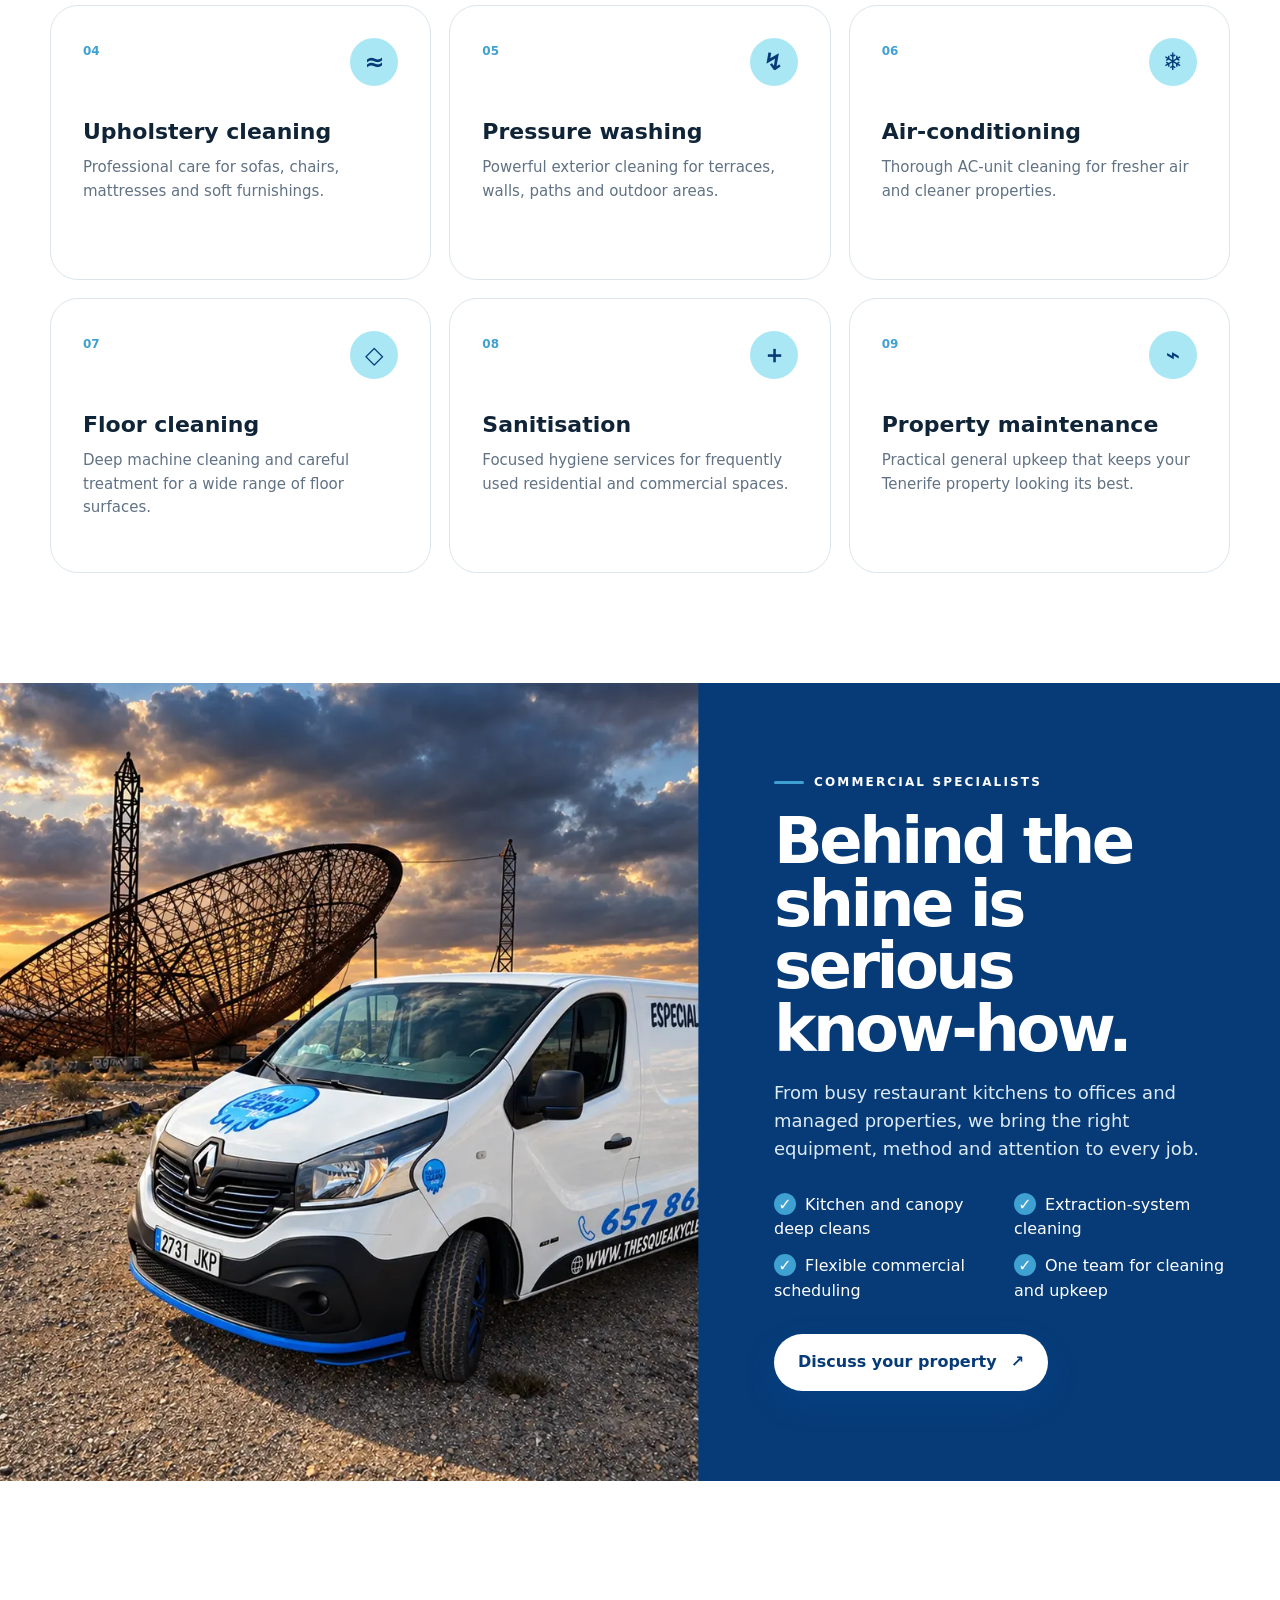
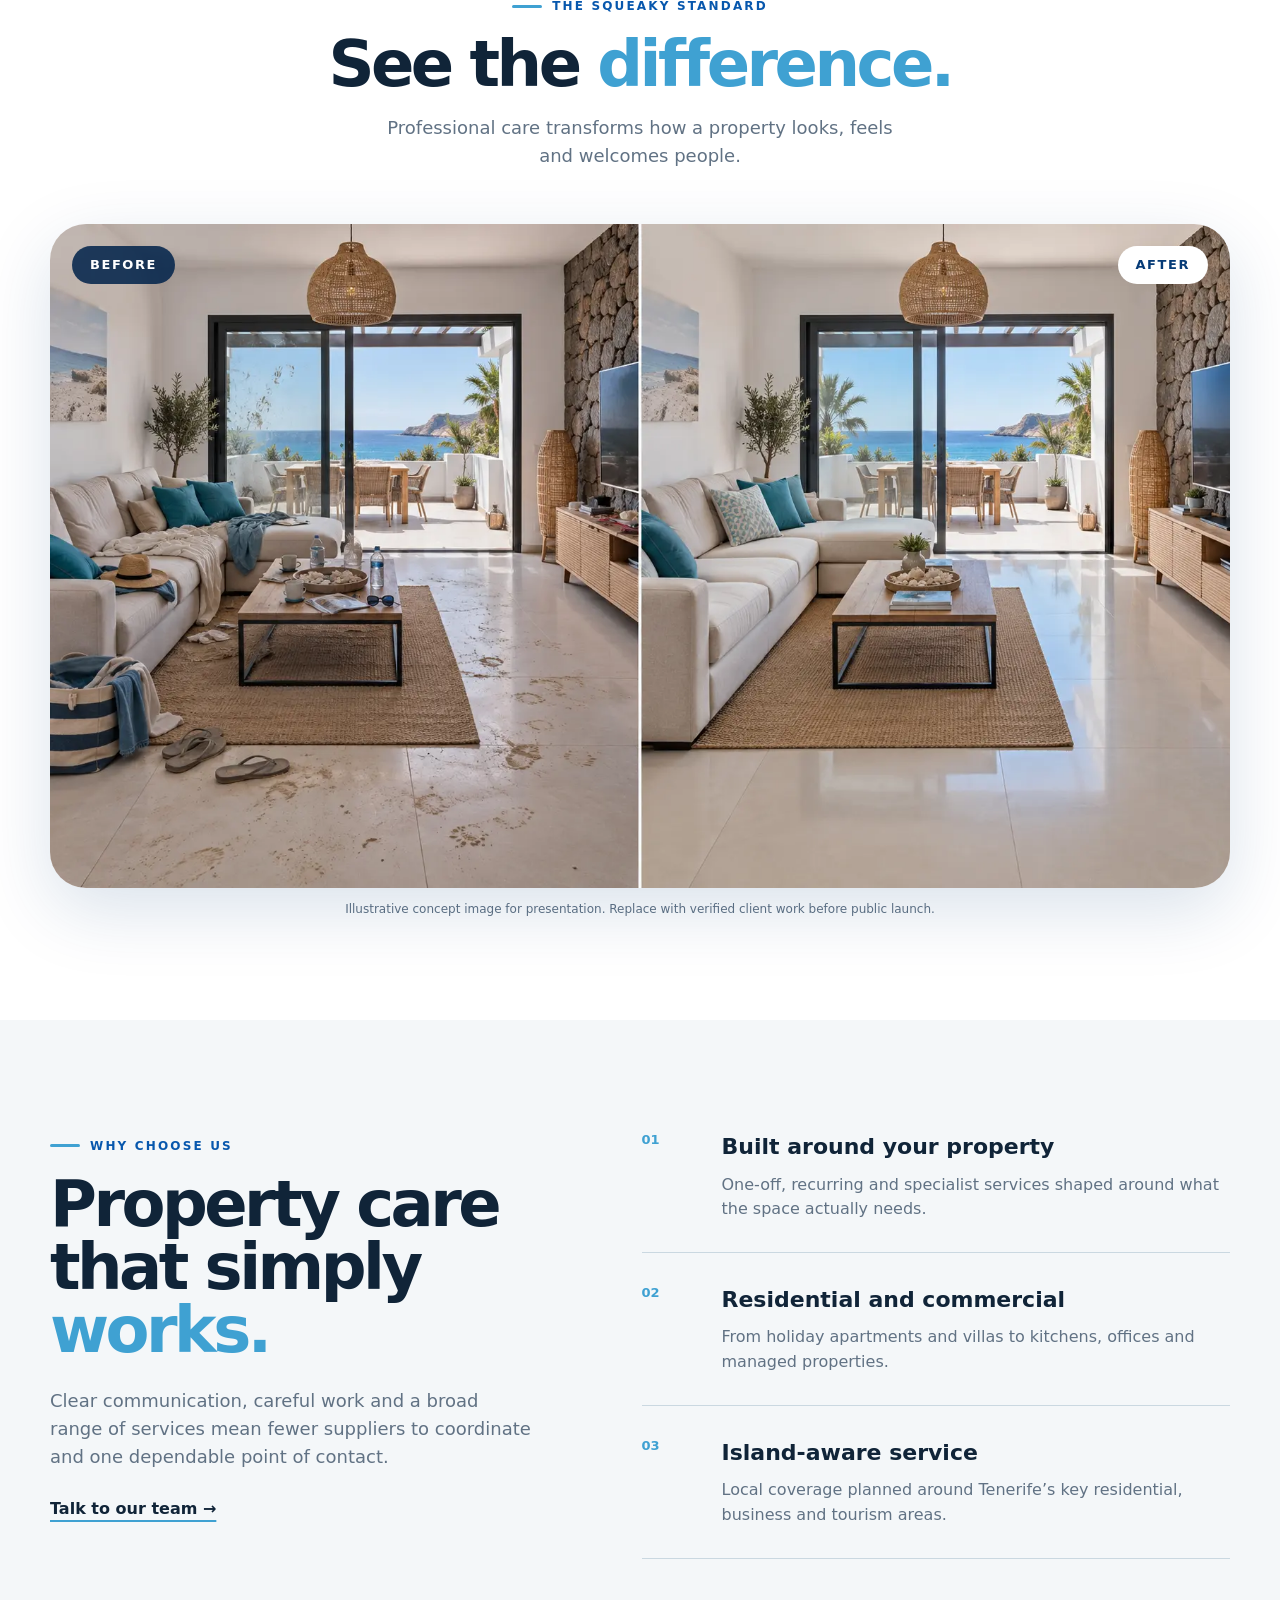
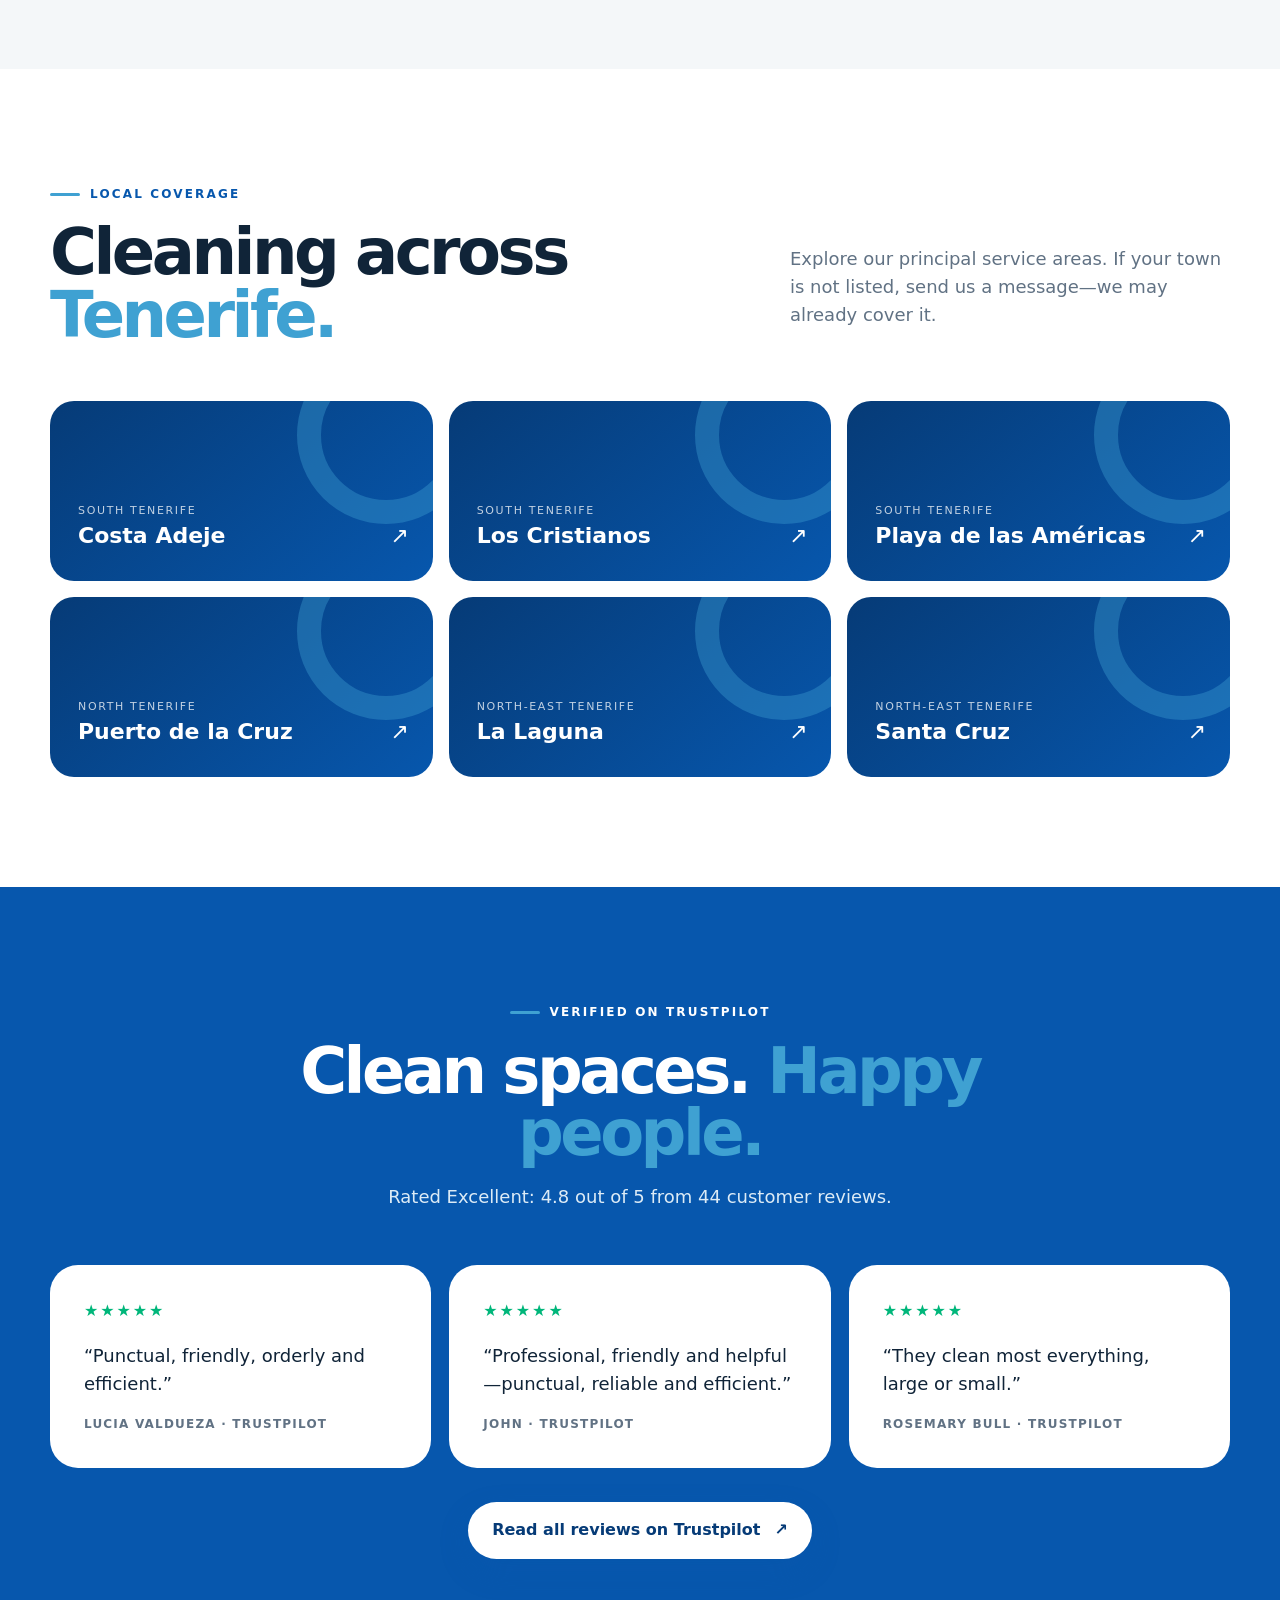
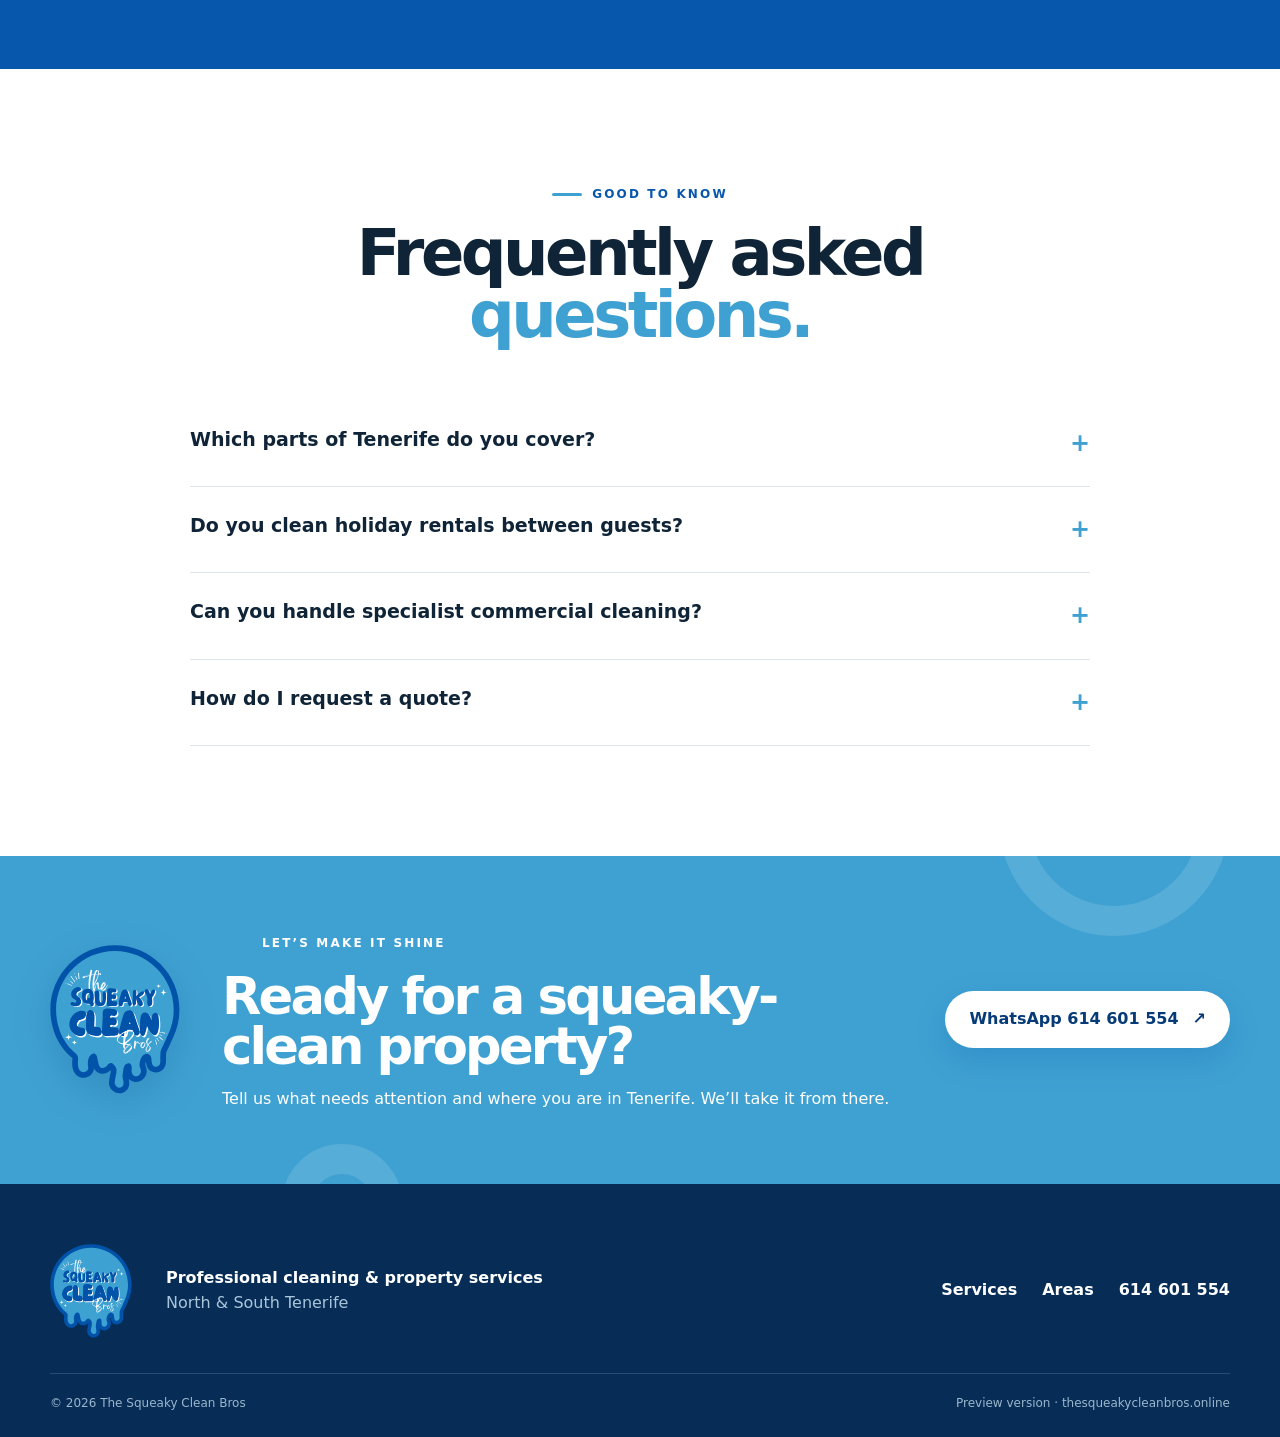
==== commit 1e018d69: "Refresh reframed van styling" ====
--- a/index.html
+++ b/index.html
@@ -13,7 +13,7 @@
   <link rel="alternate" hreflang="x-default" href="https://thesqueakycleanbros.online/">
   <link rel="icon" href="assets/logo.svg" type="image/svg+xml">
   <link rel="preload" as="image" href="assets/hero-tenerife.webp">
-  <link rel="stylesheet" href="styles.css">
+  <link rel="stylesheet" href="styles.css?v=20260915-2">
   <script type="application/ld+json">
   {
     "@context":"https://schema.org",
--- a/styles.css
+++ b/styles.css
@@ -6,3 +6,5 @@
 .trustpilot-badge{width:max-content;max-width:100%;margin-top:24px;display:grid;grid-template-columns:auto auto 20px;align-items:center;gap:14px;padding:12px 16px;border:1px solid rgba(255,255,255,.4);border-radius:16px;background:linear-gradient(145deg,rgba(255,255,255,.98),rgba(229,245,249,.94));color:var(--navy);box-shadow:0 8px 0 rgba(0,182,122,.72),0 18px 34px rgba(0,0,0,.25);transition:.2s}.trustpilot-badge:hover{transform:translateY(-2px);box-shadow:0 10px 0 rgba(0,182,122,.72),0 22px 38px rgba(0,0,0,.3)}.trustpilot-brand{display:flex;align-items:center;gap:6px;font-size:16px;font-weight:900}.trustpilot-brand b{color:#00b67a;font-size:21px}.trustpilot-badge>span:nth-child(2){display:flex;flex-direction:column;border-left:1px solid #cbdde5;padding-left:14px}.trustpilot-badge strong{font-size:15px;line-height:1.2}.trustpilot-badge small{color:var(--muted);font-size:12px}.trustpilot-badge i{font-style:normal;font-weight:900;color:#00b67a}.reviews-section .stars{color:#00b67a}.reviews-link{display:flex;justify-content:center;margin-top:34px}
 
 @media(max-width:620px){.hero{height:760px}.trustpilot-badge{grid-template-columns:auto 20px;gap:10px}.trustpilot-badge>span:nth-child(2){grid-column:1/2;border-left:0;padding-left:0}.trustpilot-badge i{grid-column:2;grid-row:1/3}}
+
+@media(min-width:901px){.commercial-image{overflow:hidden}.commercial-image img{transform:scale(1.08);transform-origin:110% center}}
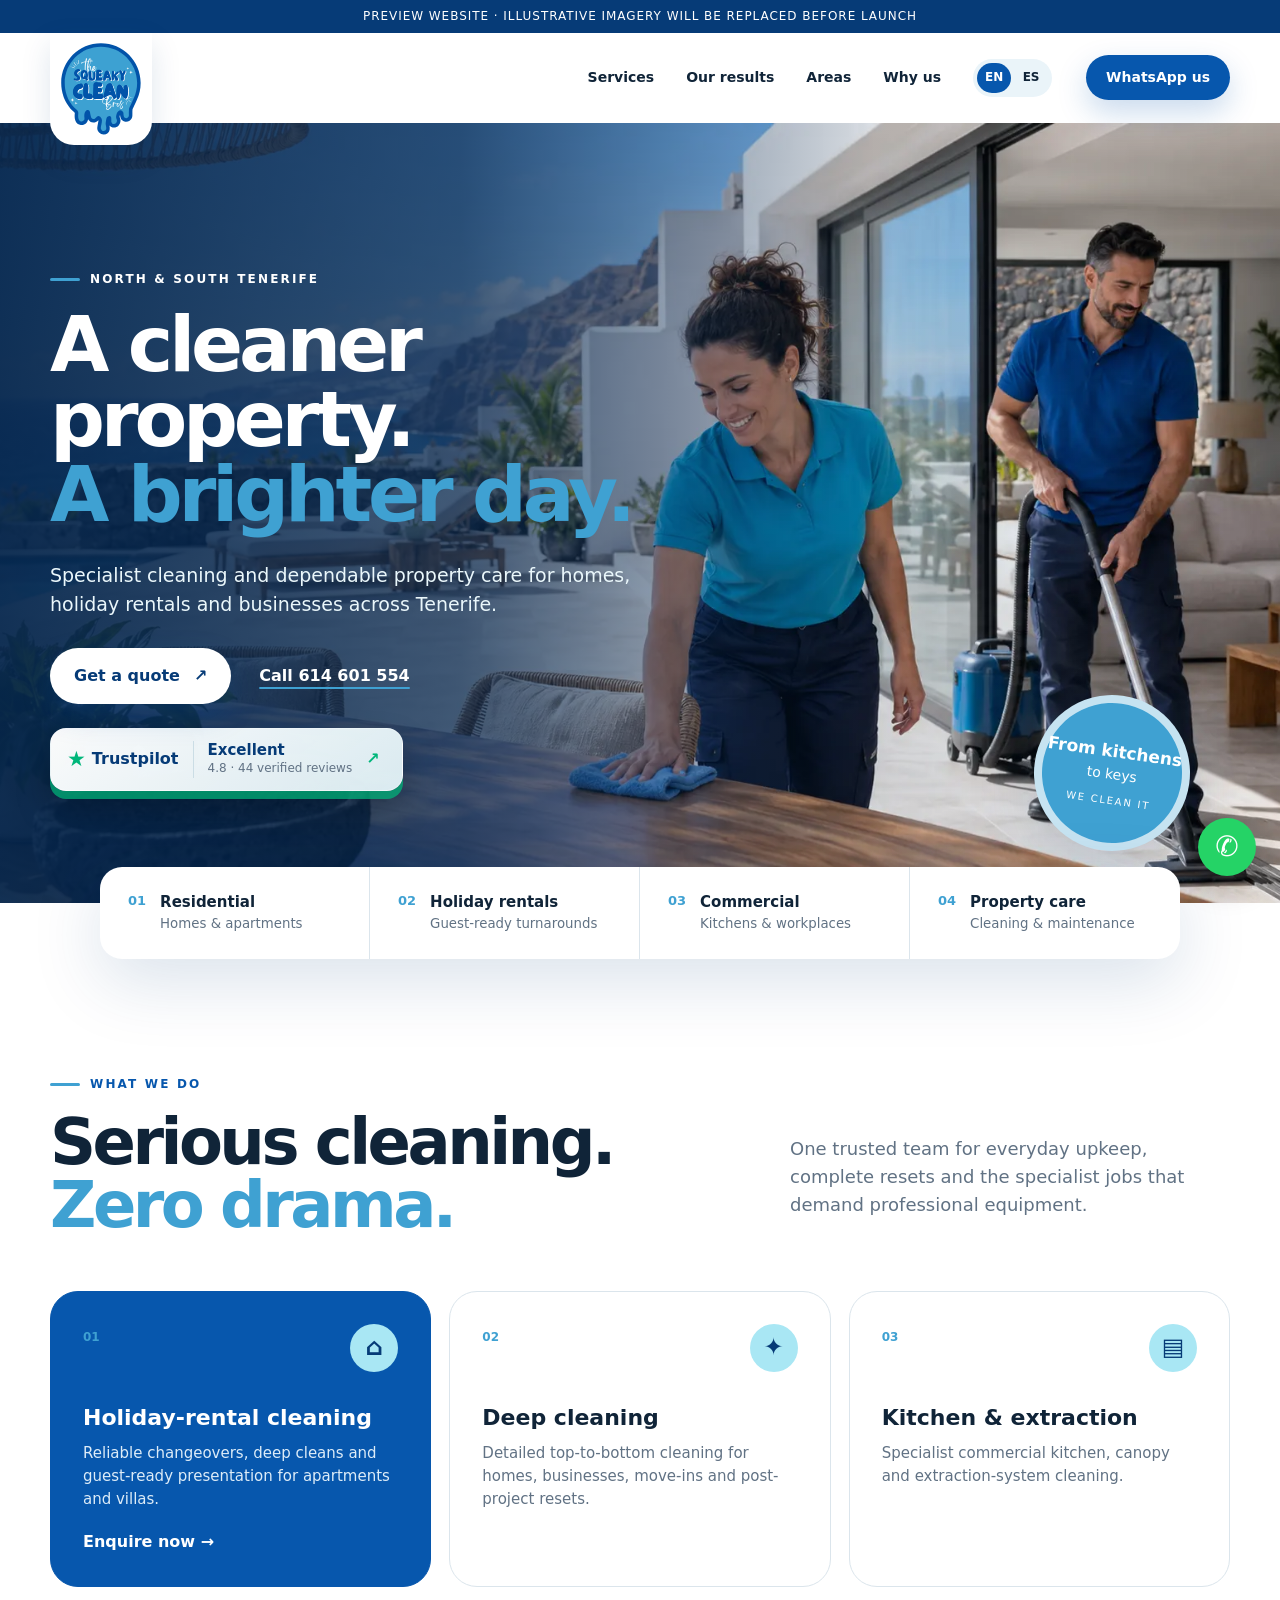
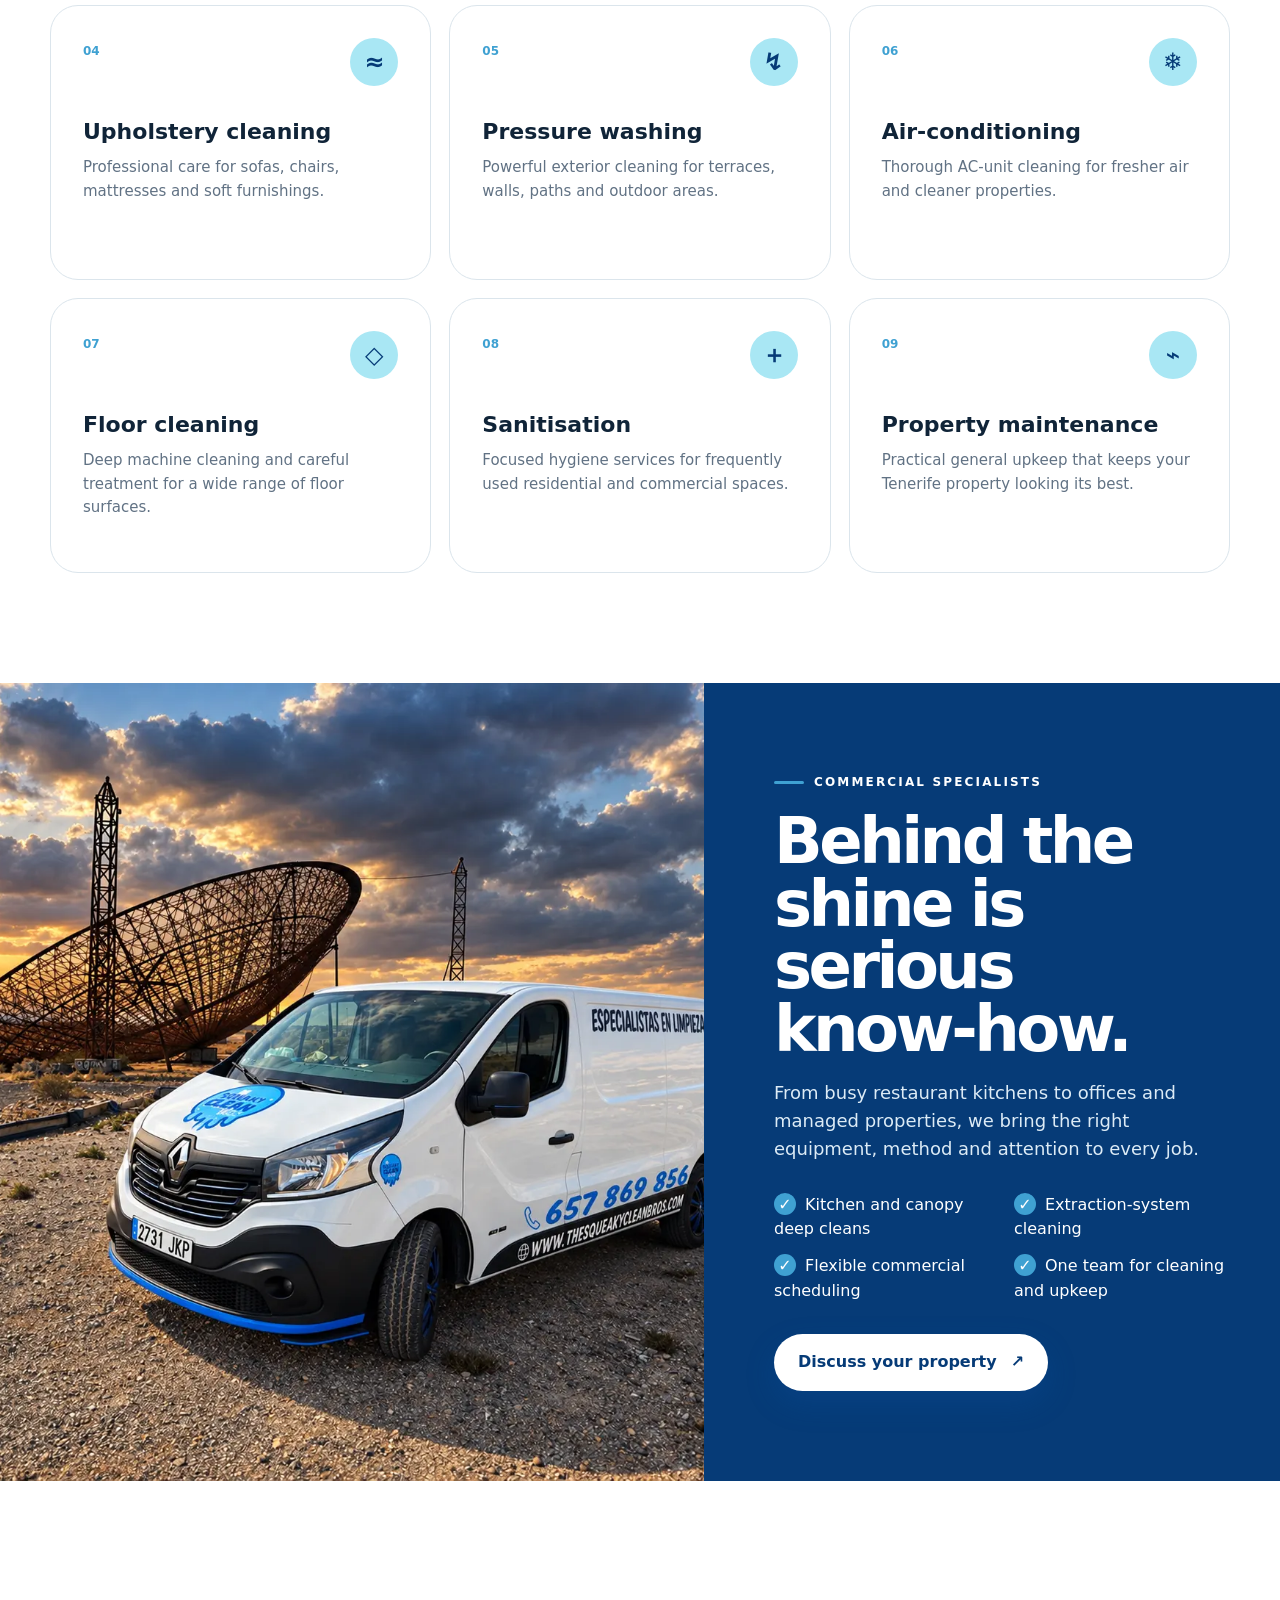
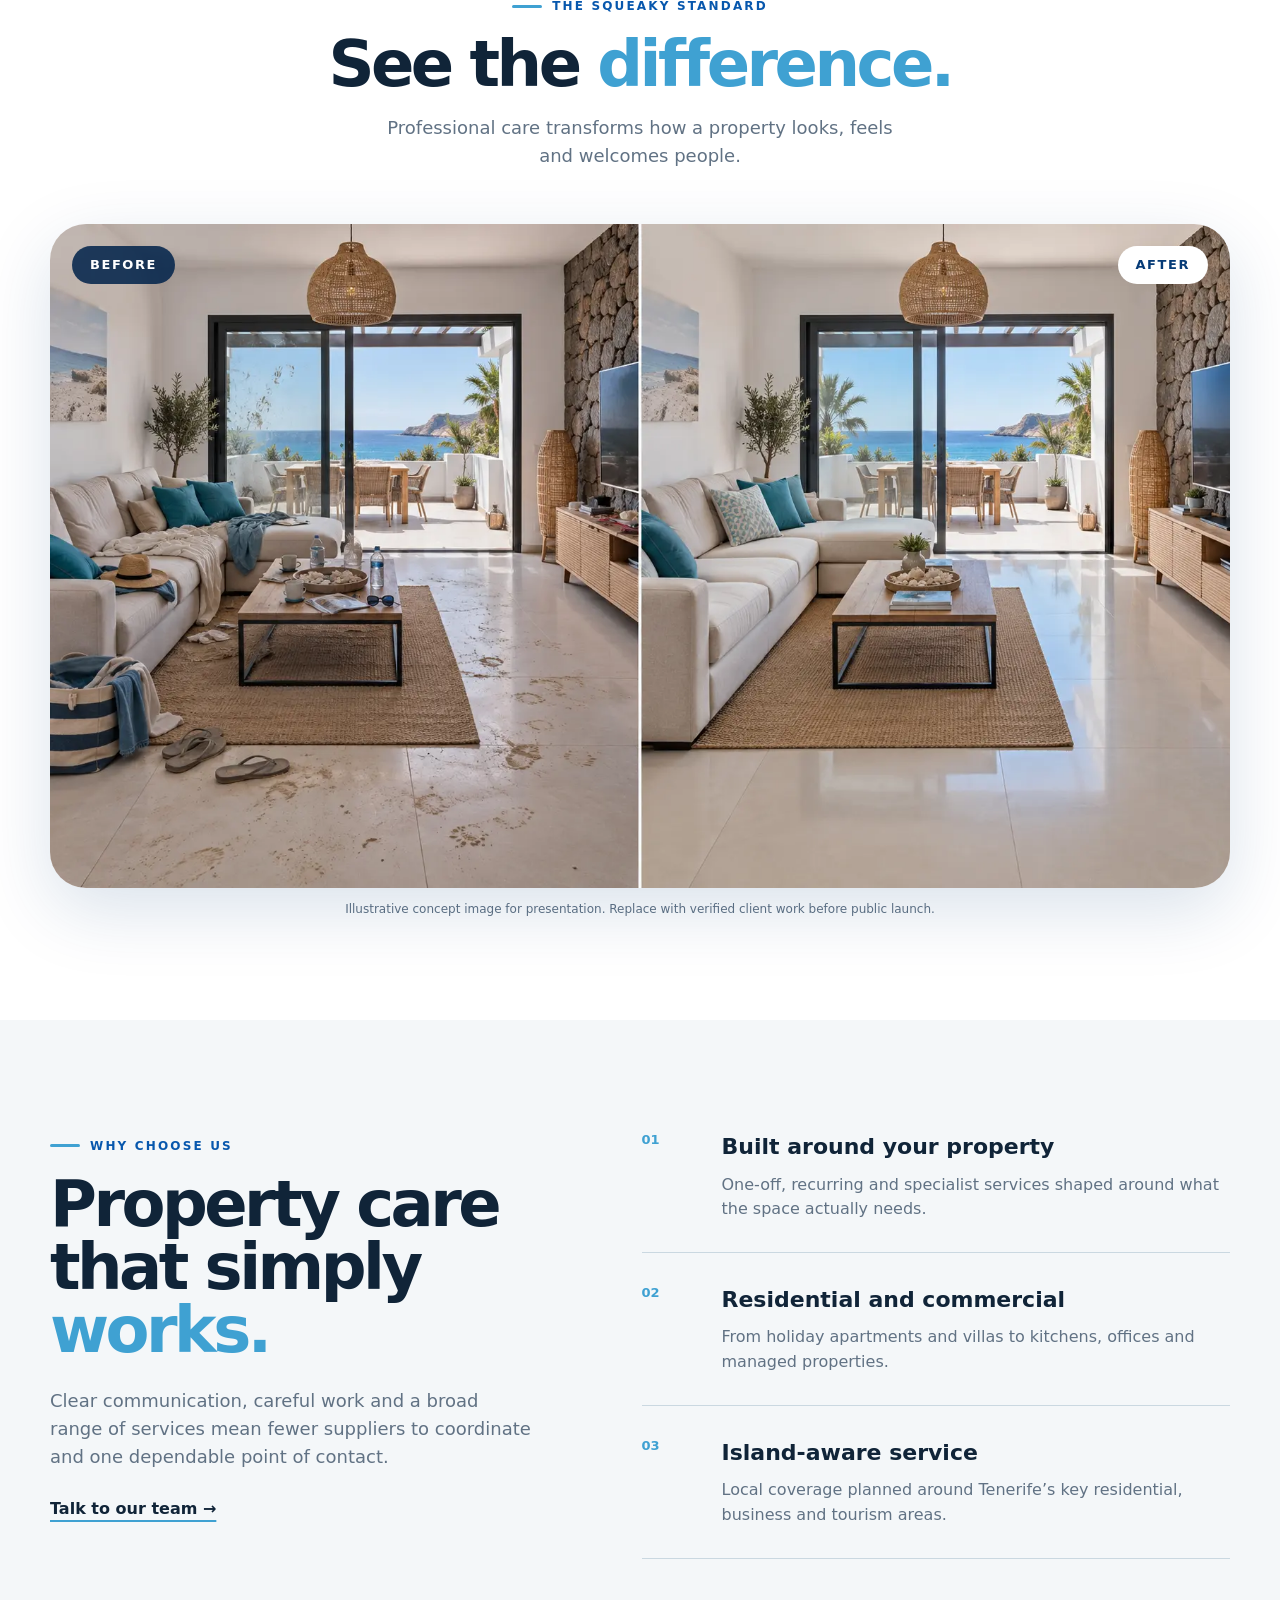
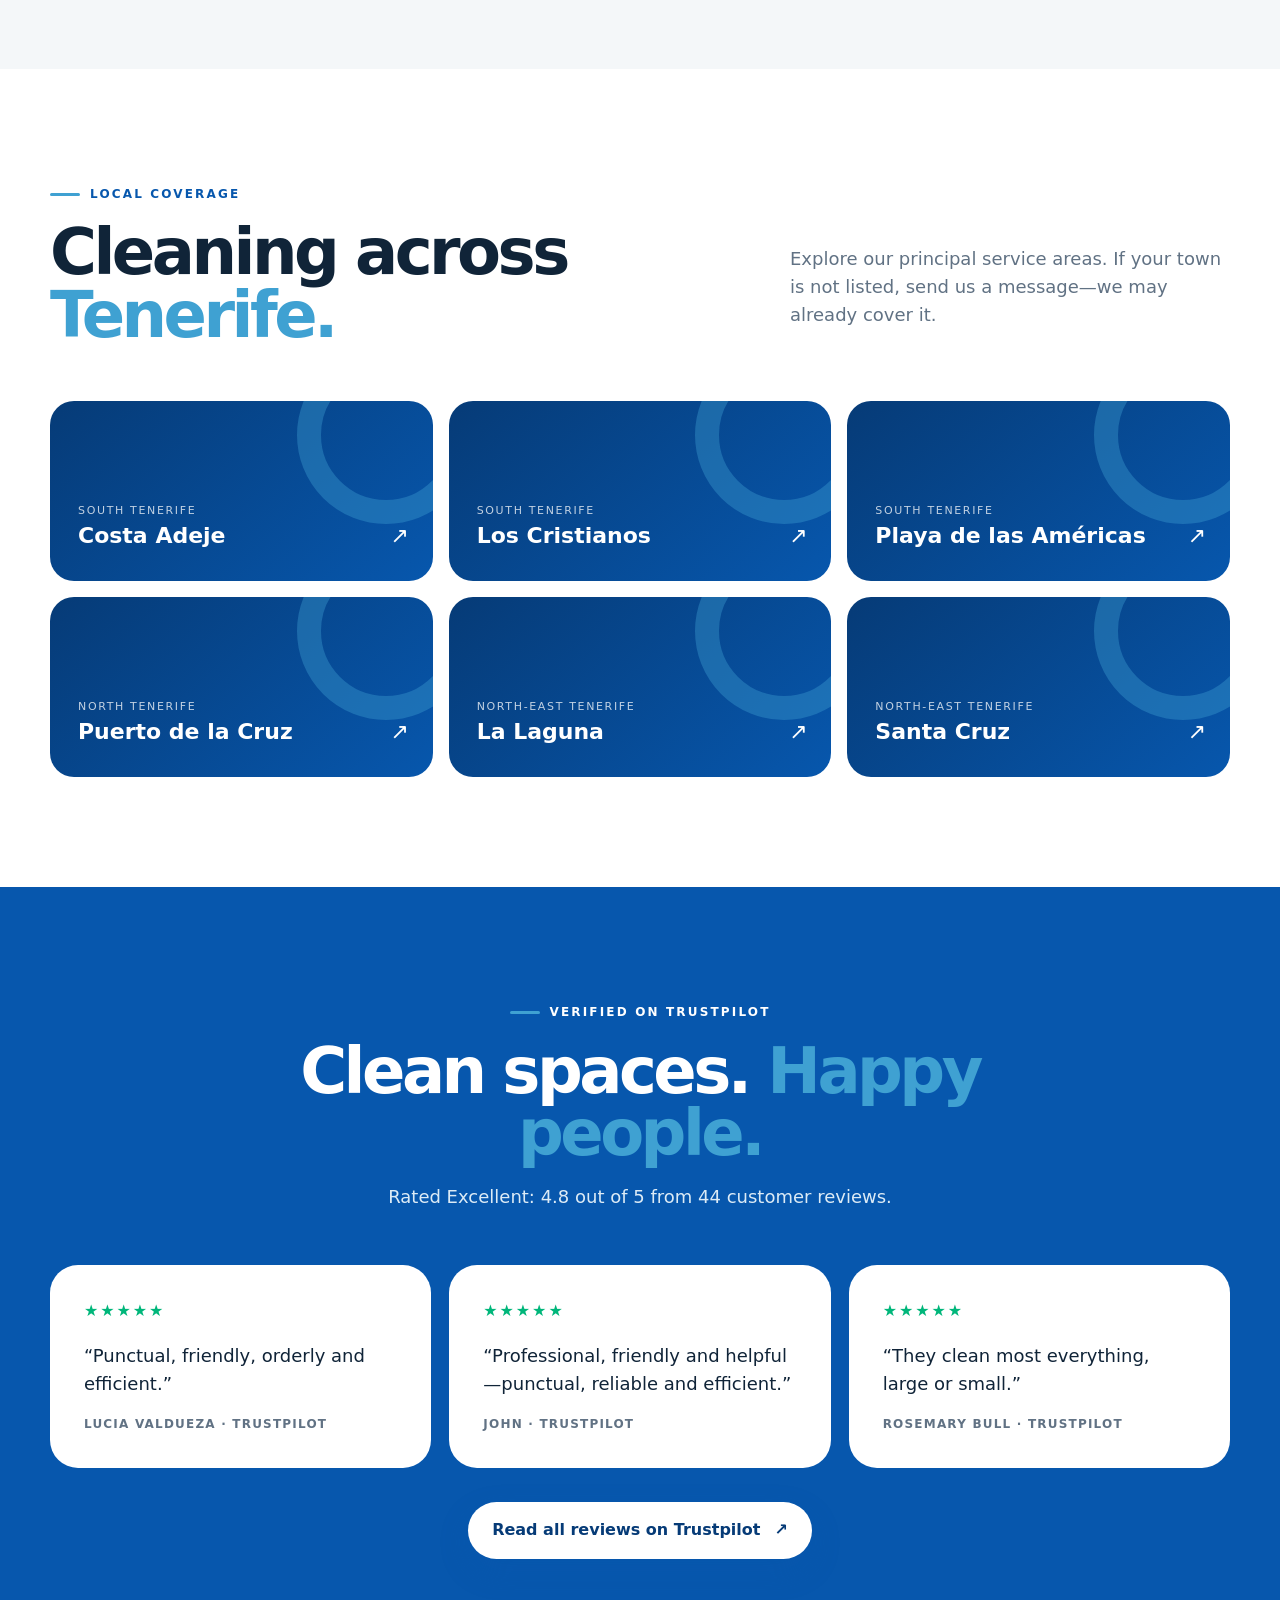
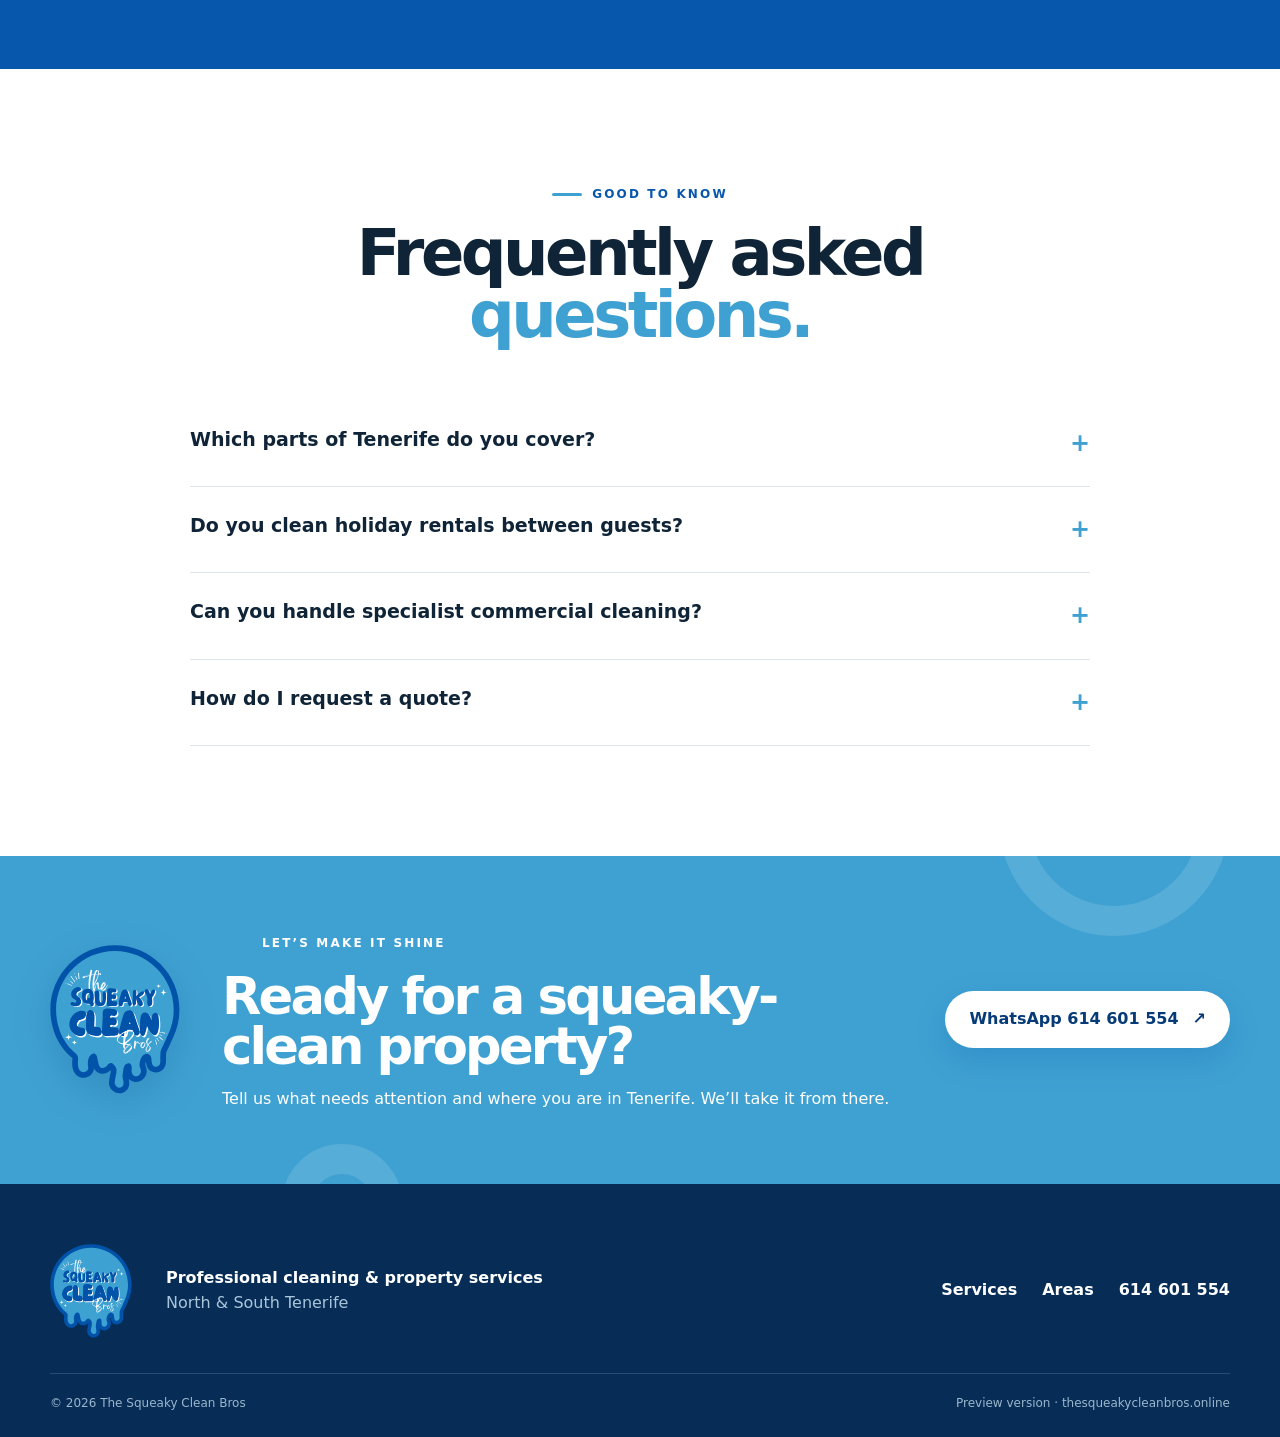
==== commit 4add33a9: "Keep van branding fully visible" ====
--- a/index.html
+++ b/index.html
@@ -13,7 +13,7 @@
   <link rel="alternate" hreflang="x-default" href="https://thesqueakycleanbros.online/">
   <link rel="icon" href="assets/logo.svg" type="image/svg+xml">
   <link rel="preload" as="image" href="assets/hero-tenerife.webp">
-  <link rel="stylesheet" href="styles.css?v=20260915-2">
+  <link rel="stylesheet" href="styles.css?v=20260915-3">
   <script type="application/ld+json">
   {
     "@context":"https://schema.org",
--- a/styles.css
+++ b/styles.css
@@ -7,4 +7,4 @@
 
 @media(max-width:620px){.hero{height:760px}.trustpilot-badge{grid-template-columns:auto 20px;gap:10px}.trustpilot-badge>span:nth-child(2){grid-column:1/2;border-left:0;padding-left:0}.trustpilot-badge i{grid-column:2;grid-row:1/3}}
 
-@media(min-width:901px){.commercial-image{overflow:hidden}.commercial-image img{transform:scale(1.08);transform-origin:110% center}}
+@media(min-width:901px){.commercial-image{overflow:hidden}.commercial-image img{object-position:69% center}}
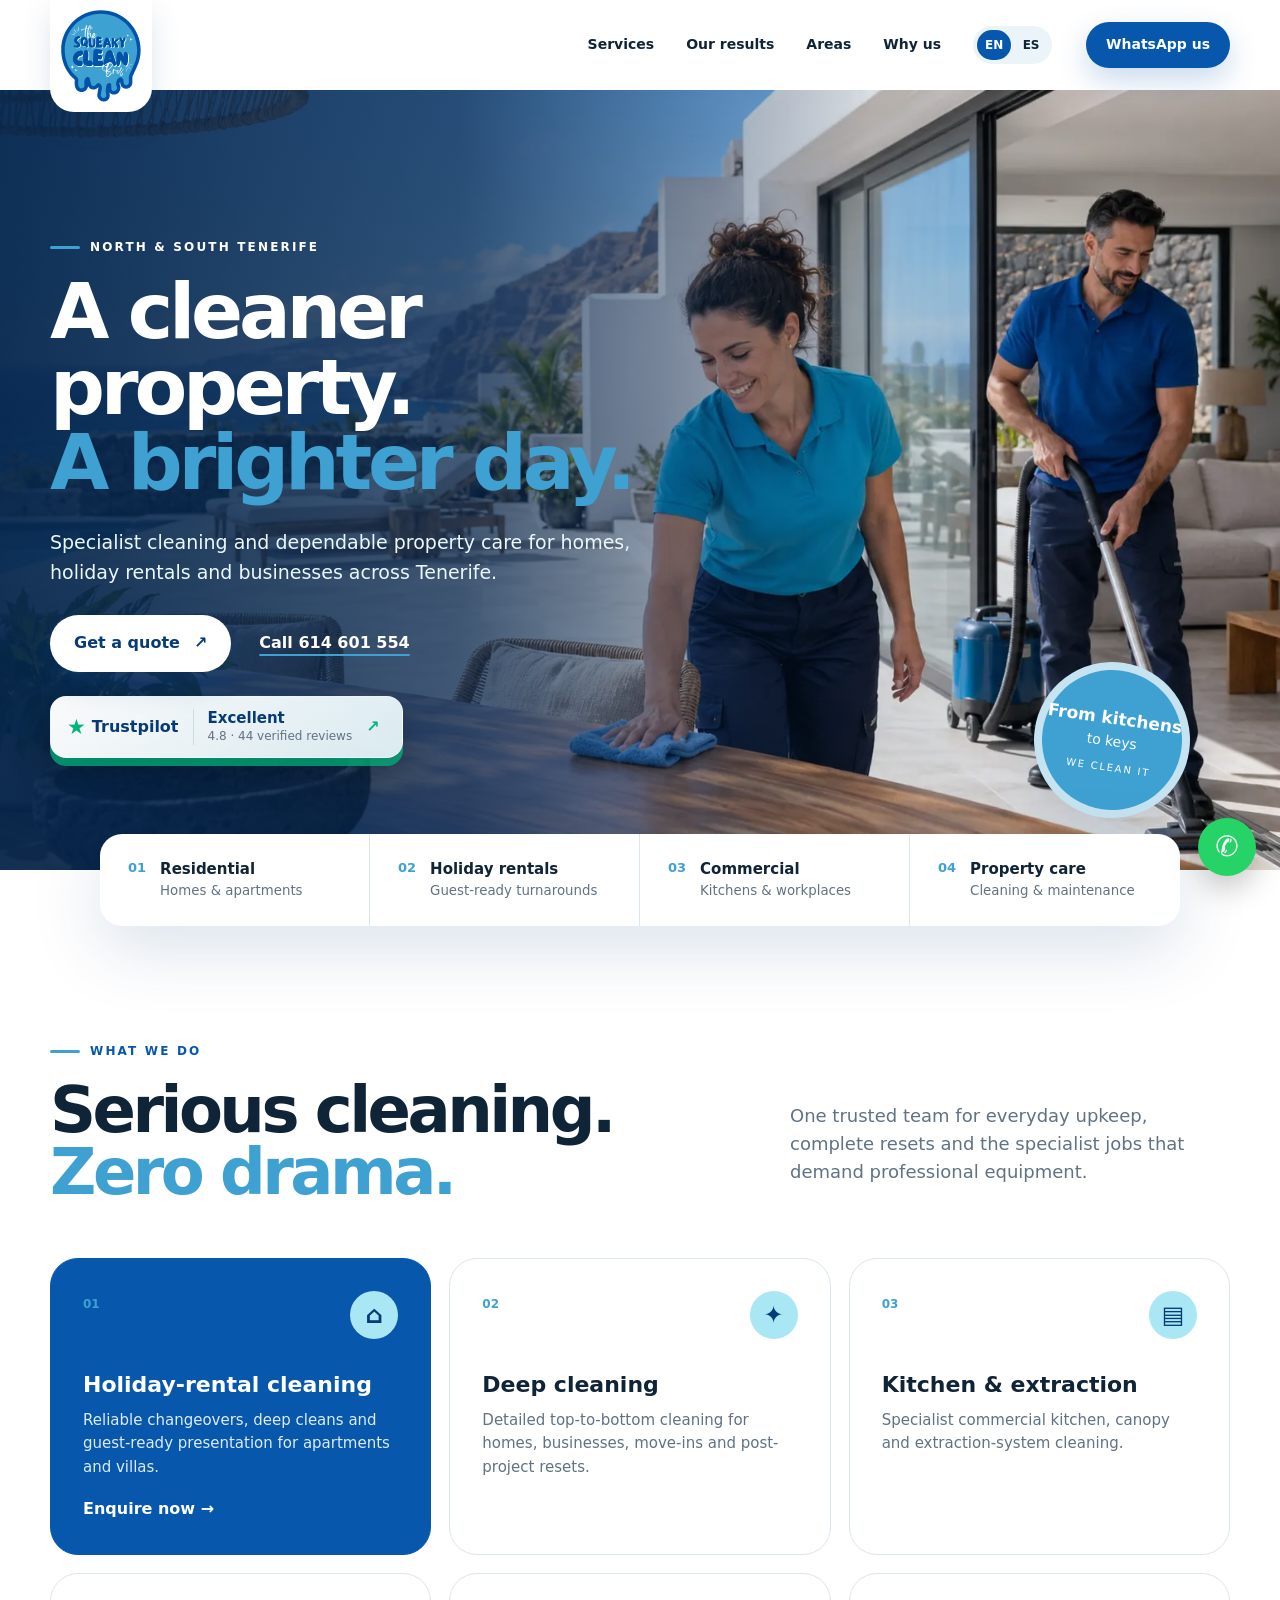
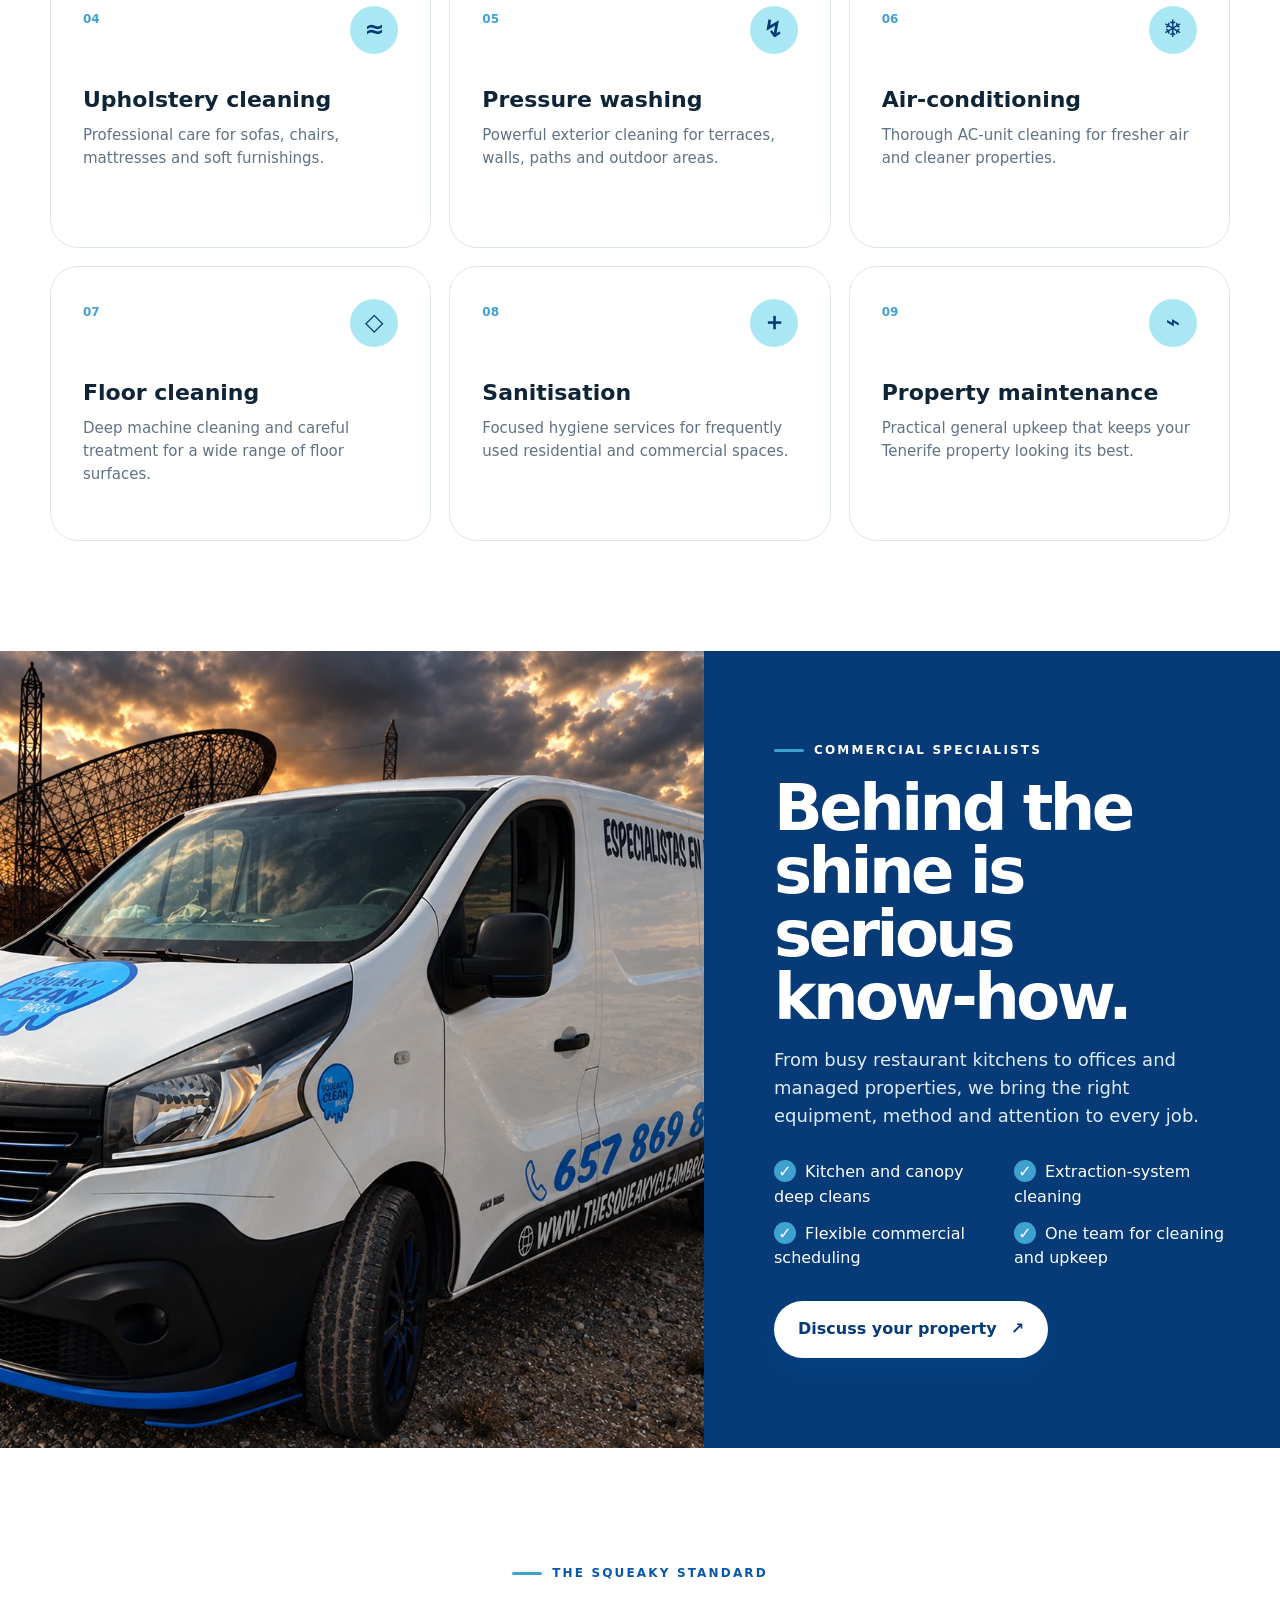
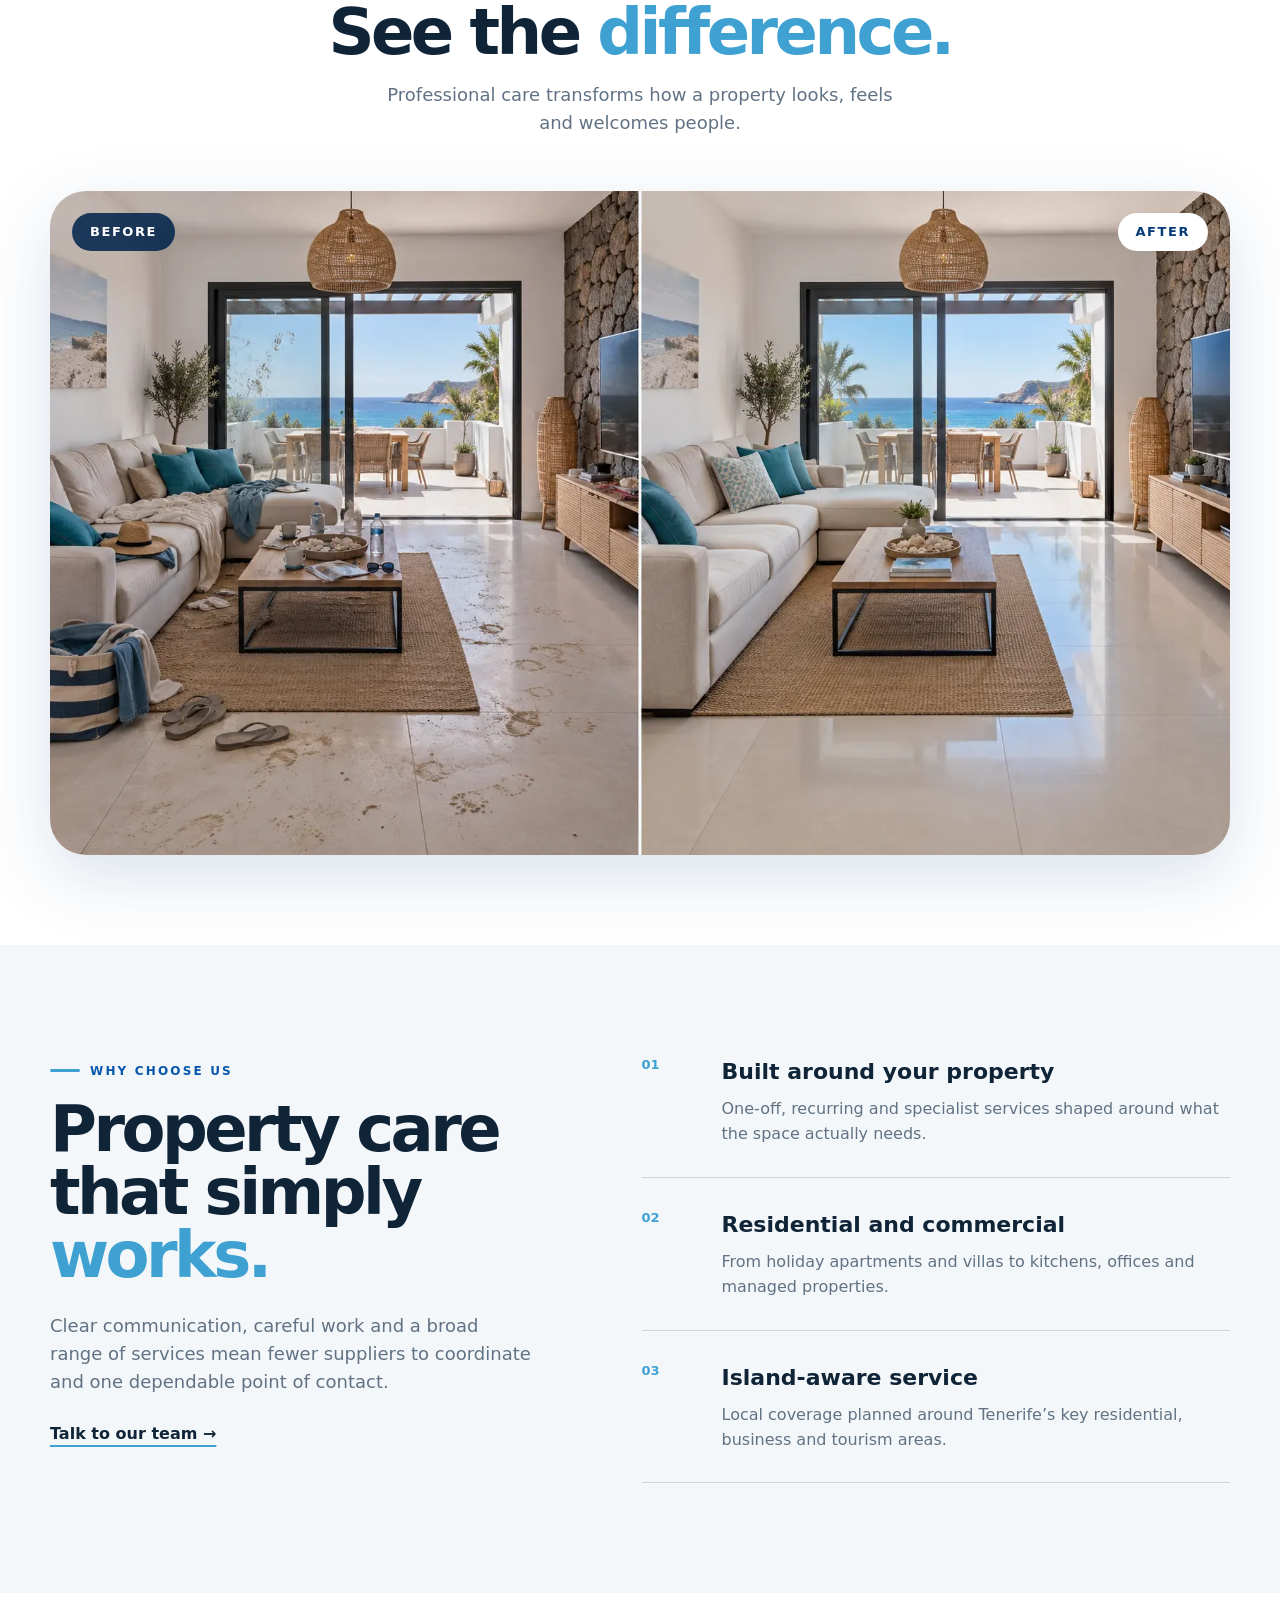
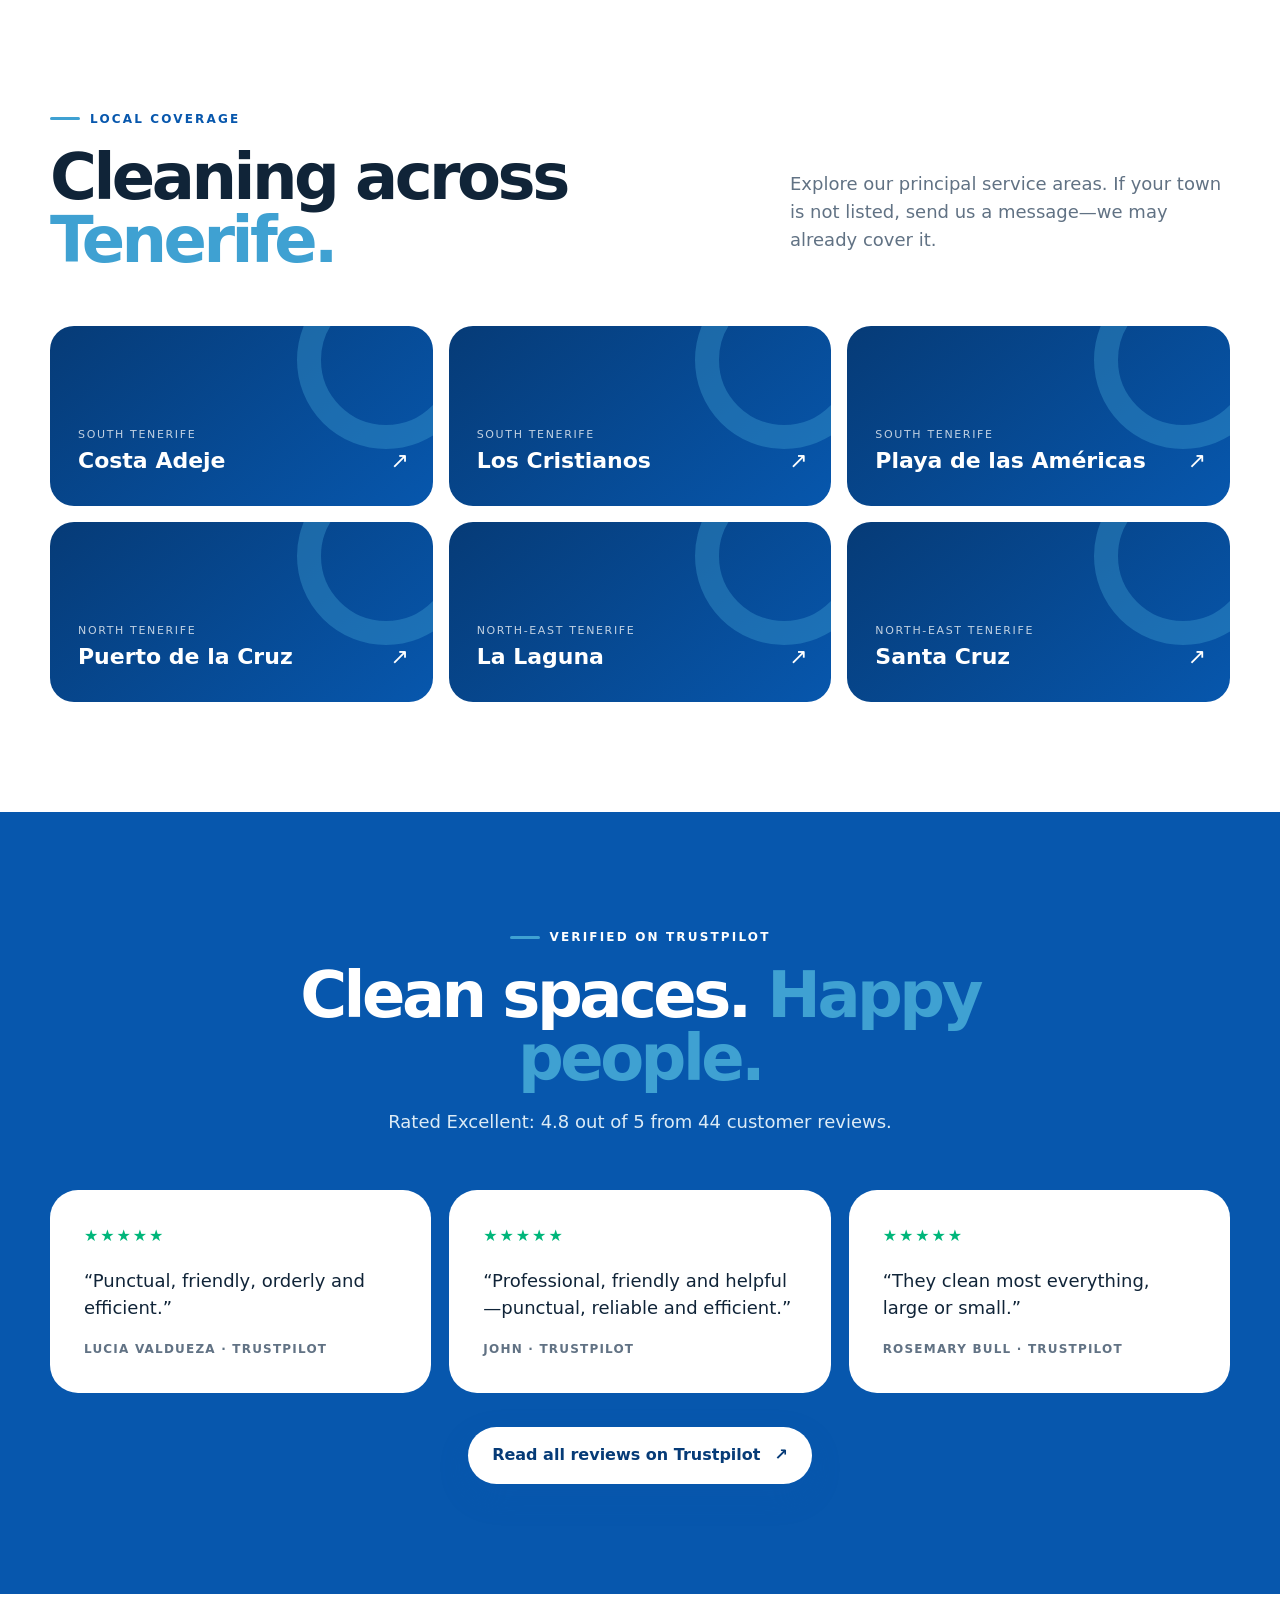
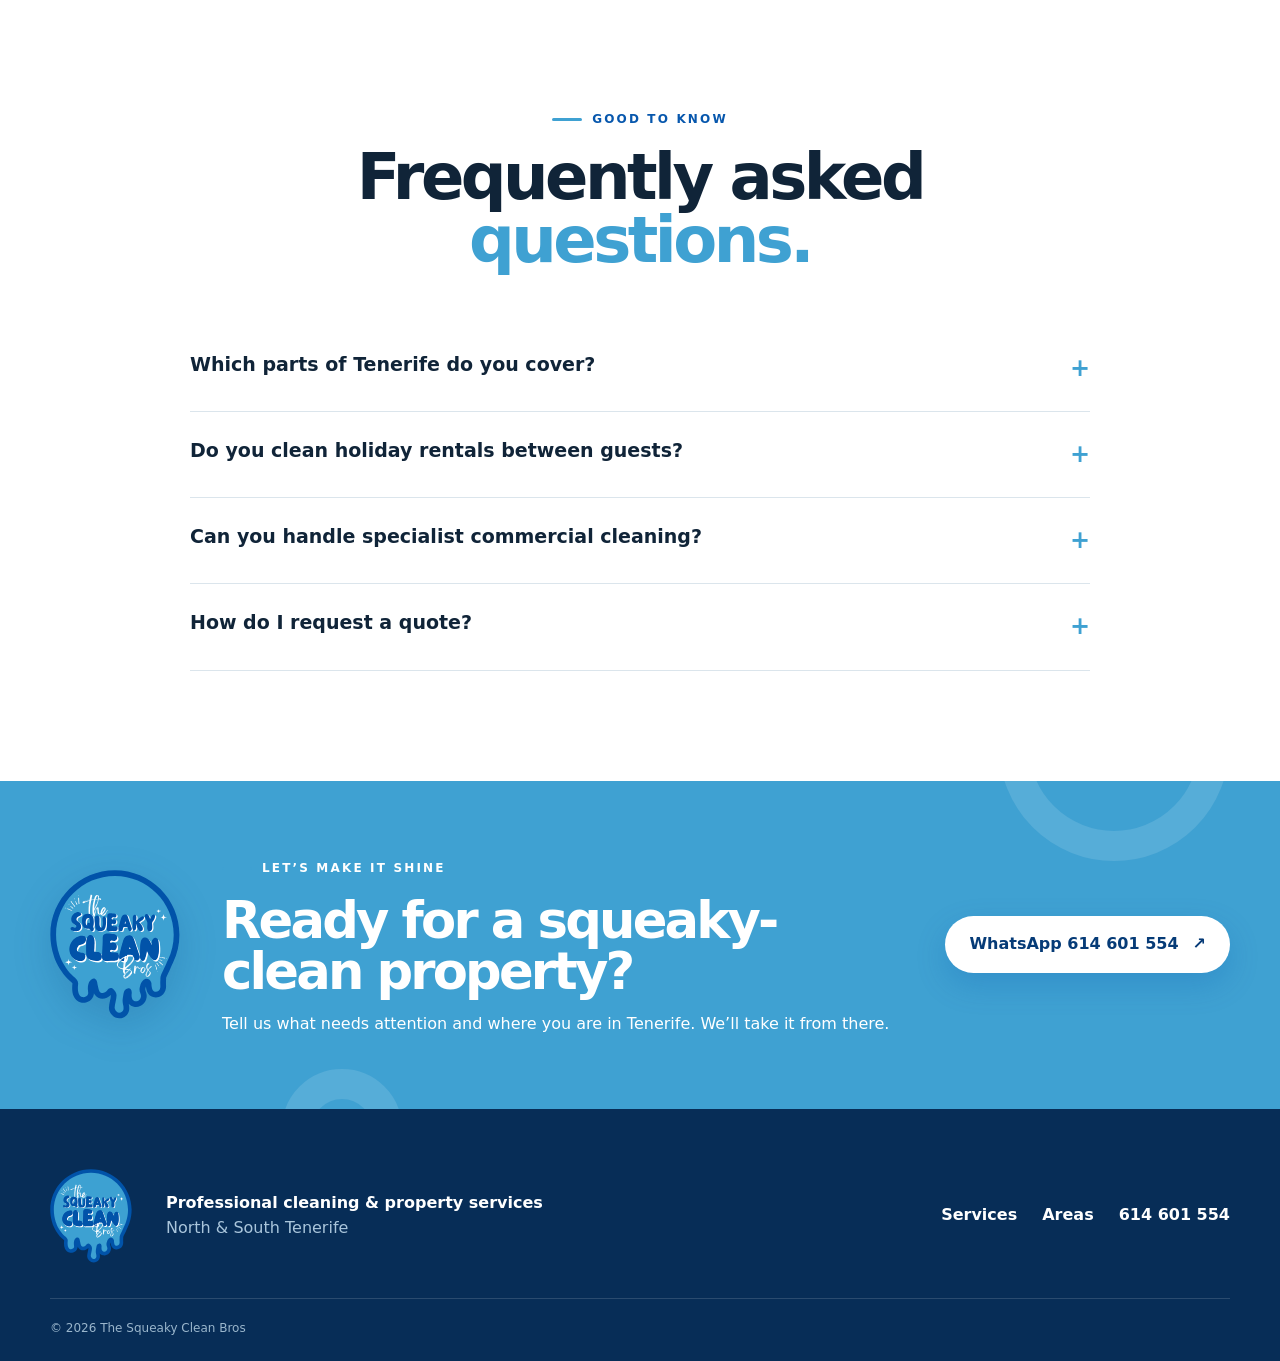
==== commit 9c77343a: "Replace van photo and remove preview labels" ====
--- a/index.html
+++ b/index.html
@@ -27,7 +27,6 @@
   </script>
 </head>
 <body>
-  <div class="notice">Preview website · Illustrative imagery will be replaced before launch</div>
   <header class="site-header">
     <a class="brand" href="#top" aria-label="The Squeaky Clean Bros home">
       <img src="assets/logo.svg" alt="The Squeaky Clean Bros">
@@ -98,7 +97,7 @@
     </section>
 
     <section class="commercial-band">
-      <div class="commercial-image"><img src="assets/commercial-kitchen.webp" alt="The Squeaky Clean Bros service van in Tenerife"></div>
+      <div class="commercial-image"><img src="assets/commercial-kitchen.webp?v=20260915-2" alt="The Squeaky Clean Bros service van in Tenerife"></div>
       <div class="commercial-copy">
         <span class="eyebrow light">Commercial specialists</span>
         <h2>Behind the shine is serious know-how.</h2>
@@ -118,7 +117,6 @@
         <img src="assets/before-after-villa.webp" alt="Illustrative before and after cleaning comparison of a Tenerife holiday rental">
         <figcaption><span>Before</span><span>After</span></figcaption>
       </figure>
-      <p class="disclaimer">Illustrative concept image for presentation. Replace with verified client work before public launch.</p>
     </section>
 
     <section id="about" class="section why-section">
@@ -186,7 +184,7 @@
 
   <footer class="footer">
     <div class="wrap footer-inner"><img src="assets/logo.svg" alt="The Squeaky Clean Bros"><div><b>Professional cleaning & property services</b><span>North & South Tenerife</span></div><div class="footer-links"><a href="#services">Services</a><a href="#areas">Areas</a><a href="tel:+34614601554">614 601 554</a></div></div>
-    <div class="wrap footer-bottom"><span>© 2026 The Squeaky Clean Bros</span><span>Preview version · thesqueakycleanbros.online</span></div>
+    <div class="wrap footer-bottom"><span>© 2026 The Squeaky Clean Bros</span></div>
   </footer>
   <a class="floating-whatsapp" href="https://wa.me/34614601554?text=Hi%20Squeaky%20Clean%20Bros%2C%20I%27d%20like%20a%20quote." target="_blank" rel="noopener" aria-label="Contact us on WhatsApp">✆</a>
   <script src="script.js"></script>
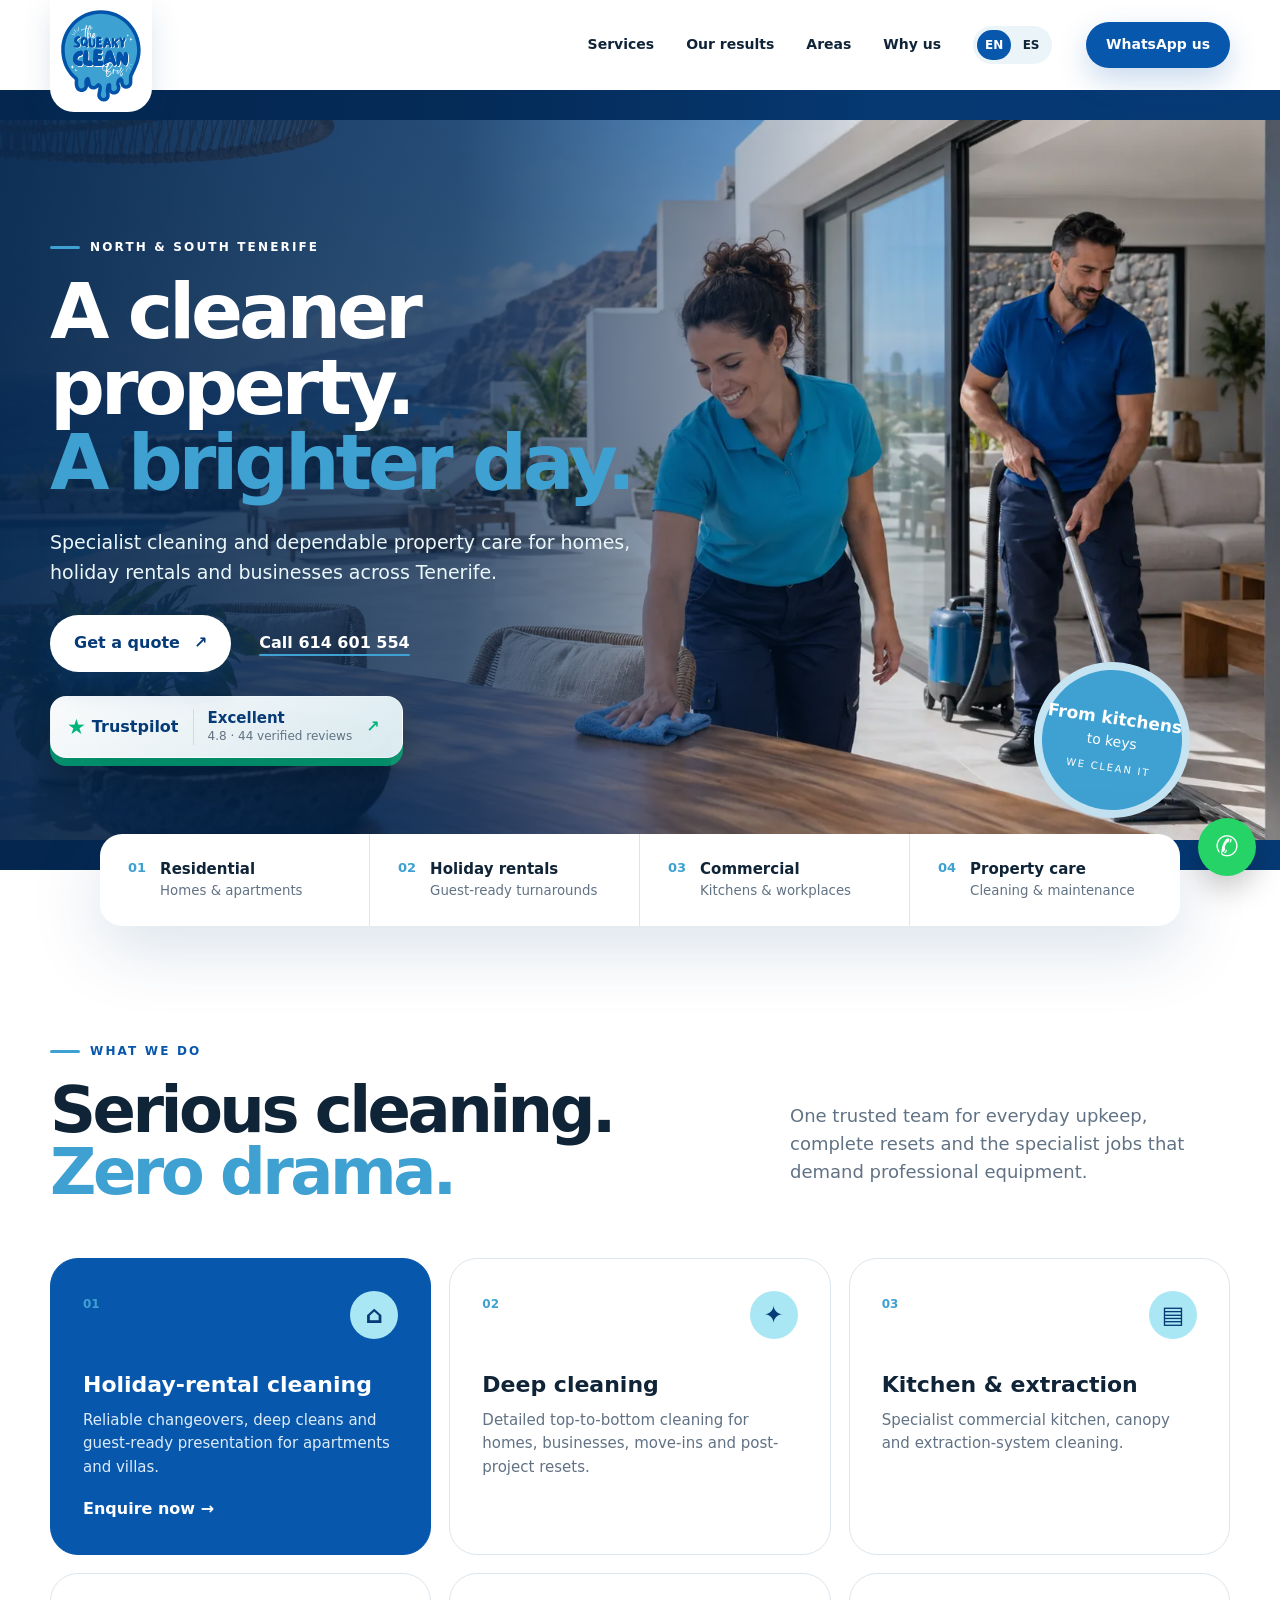
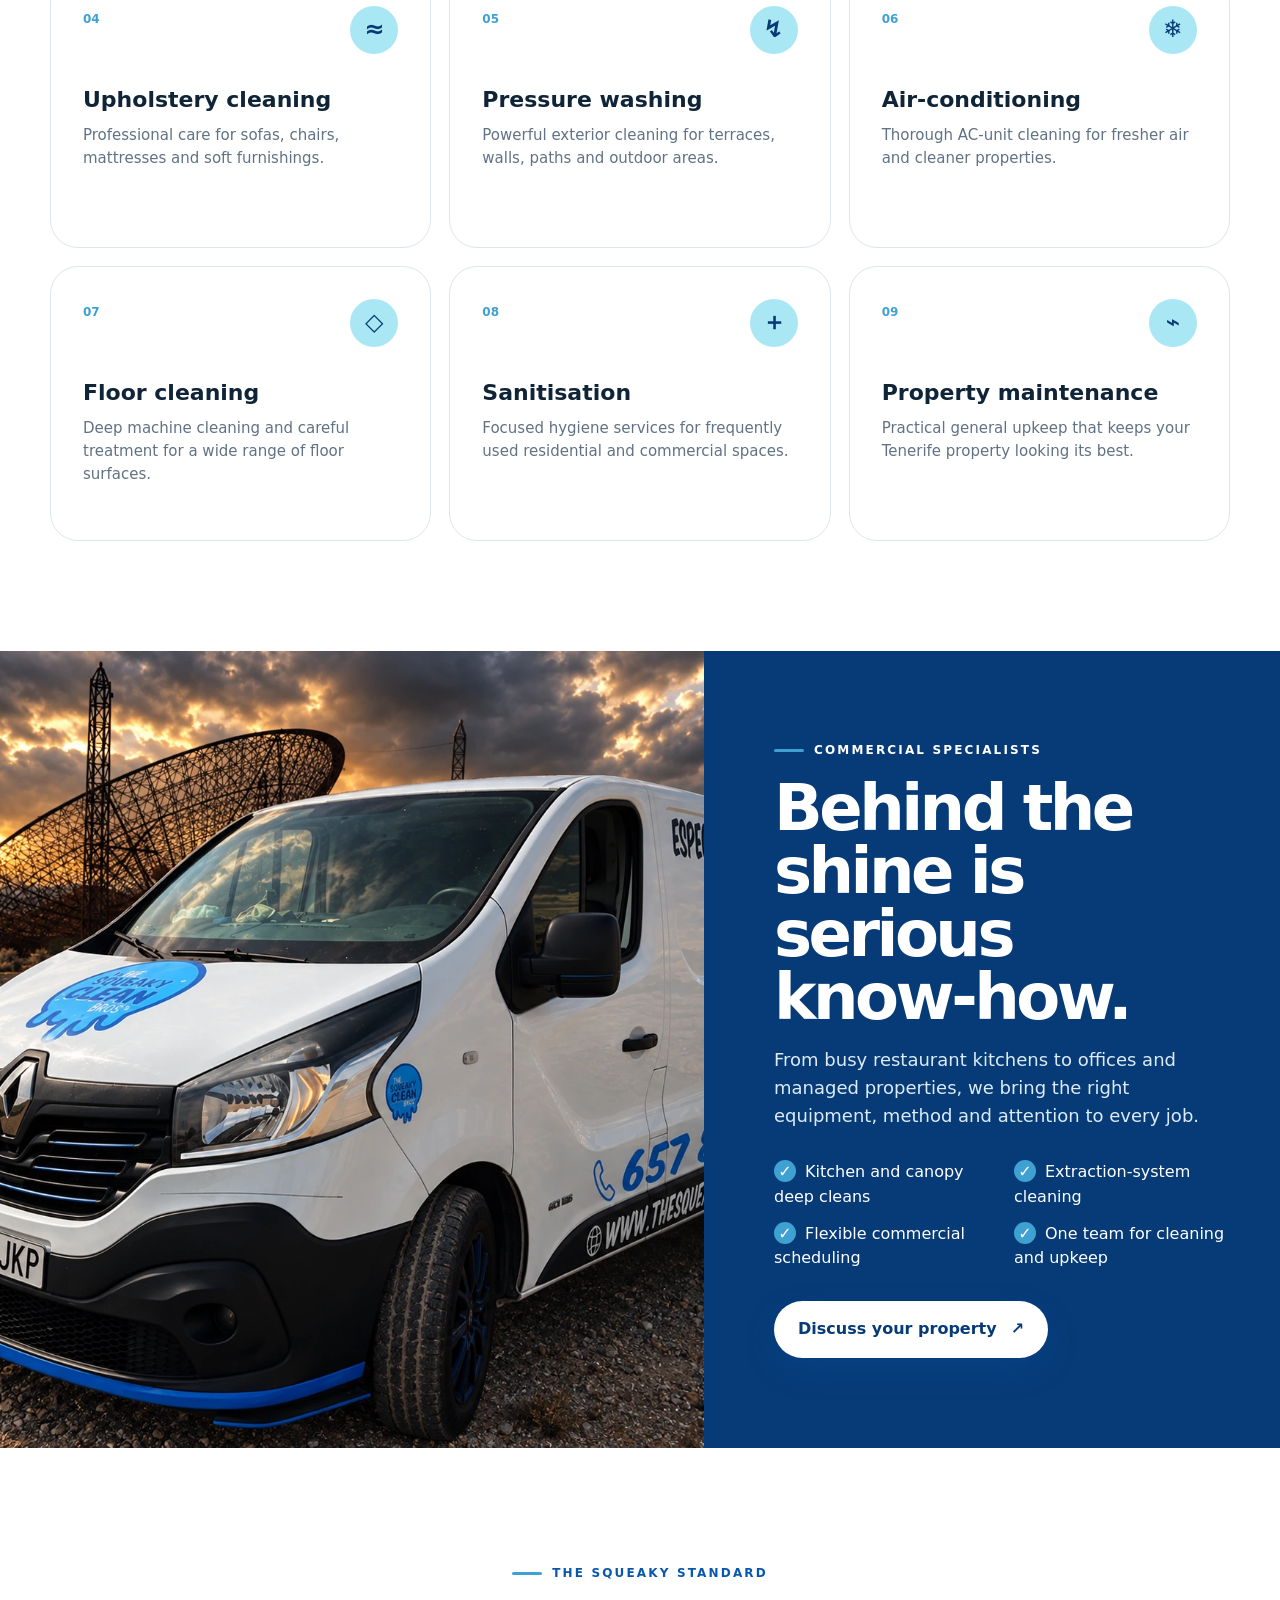
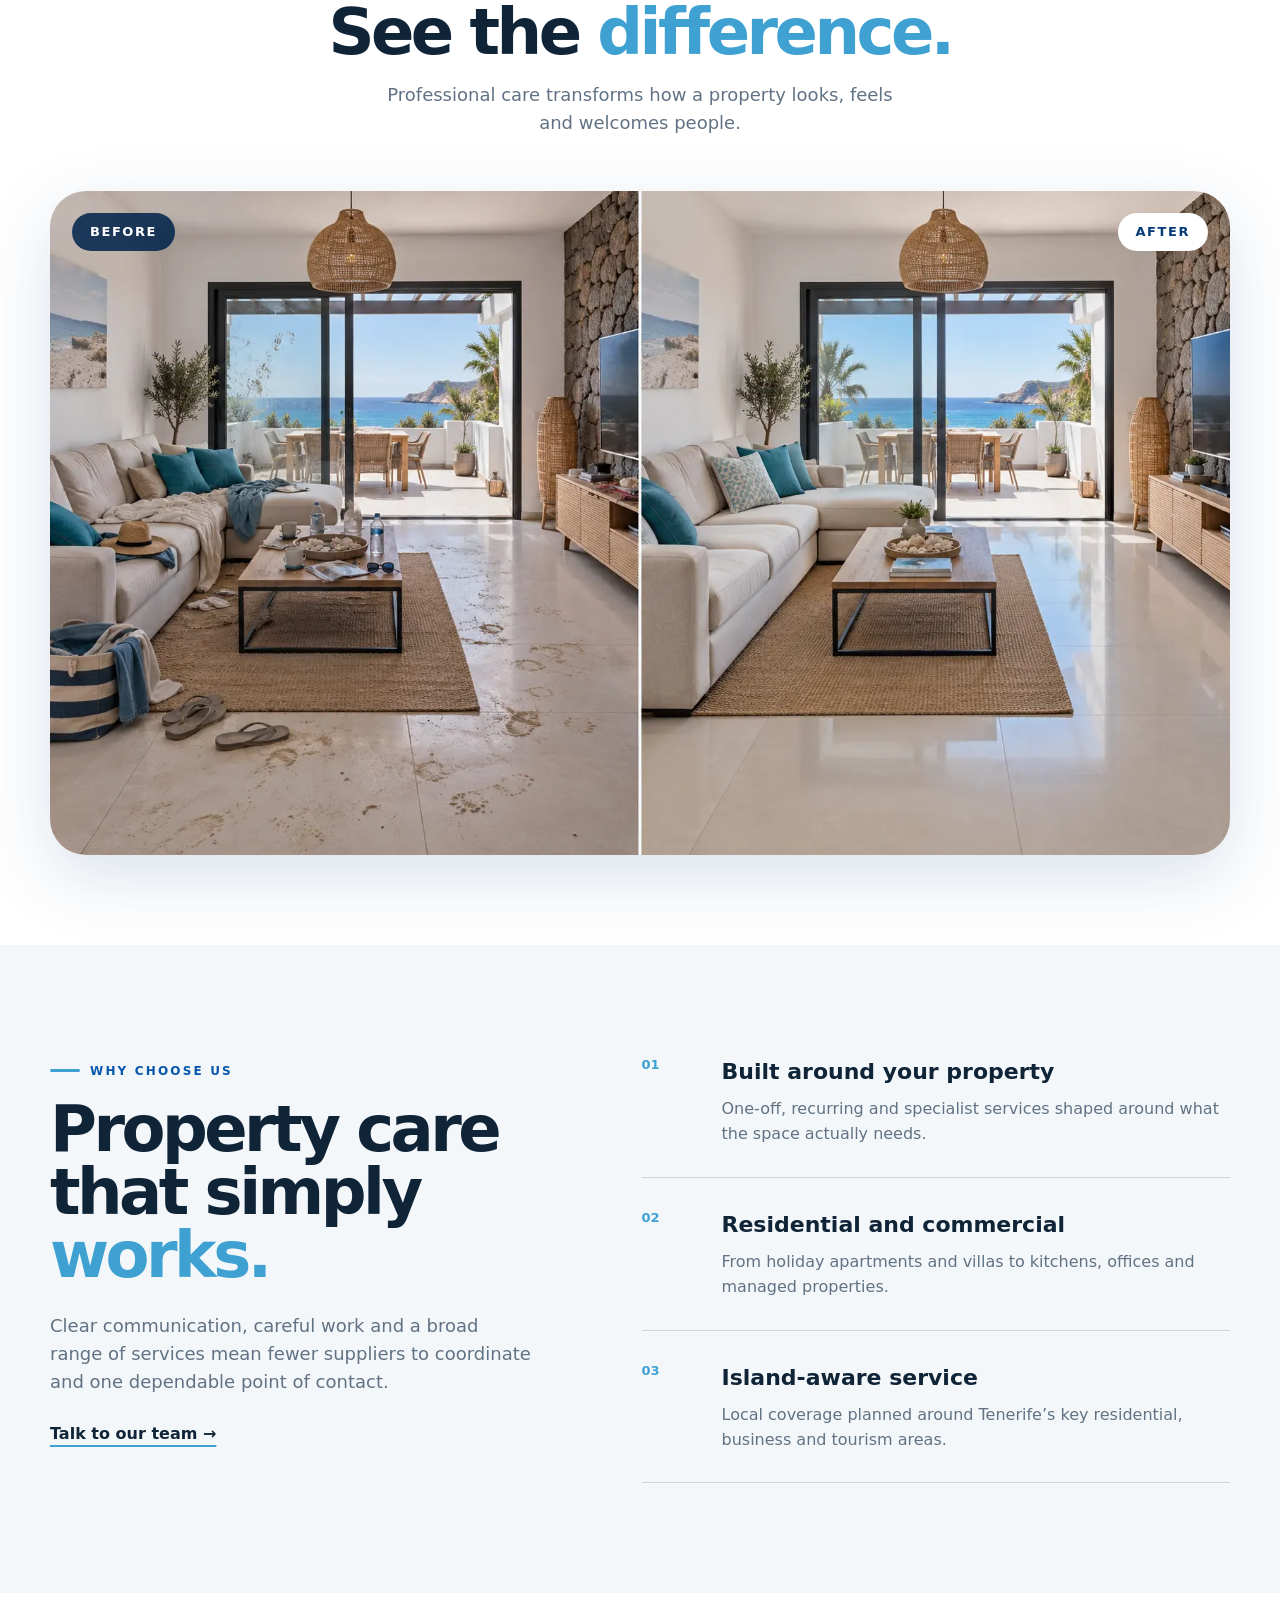
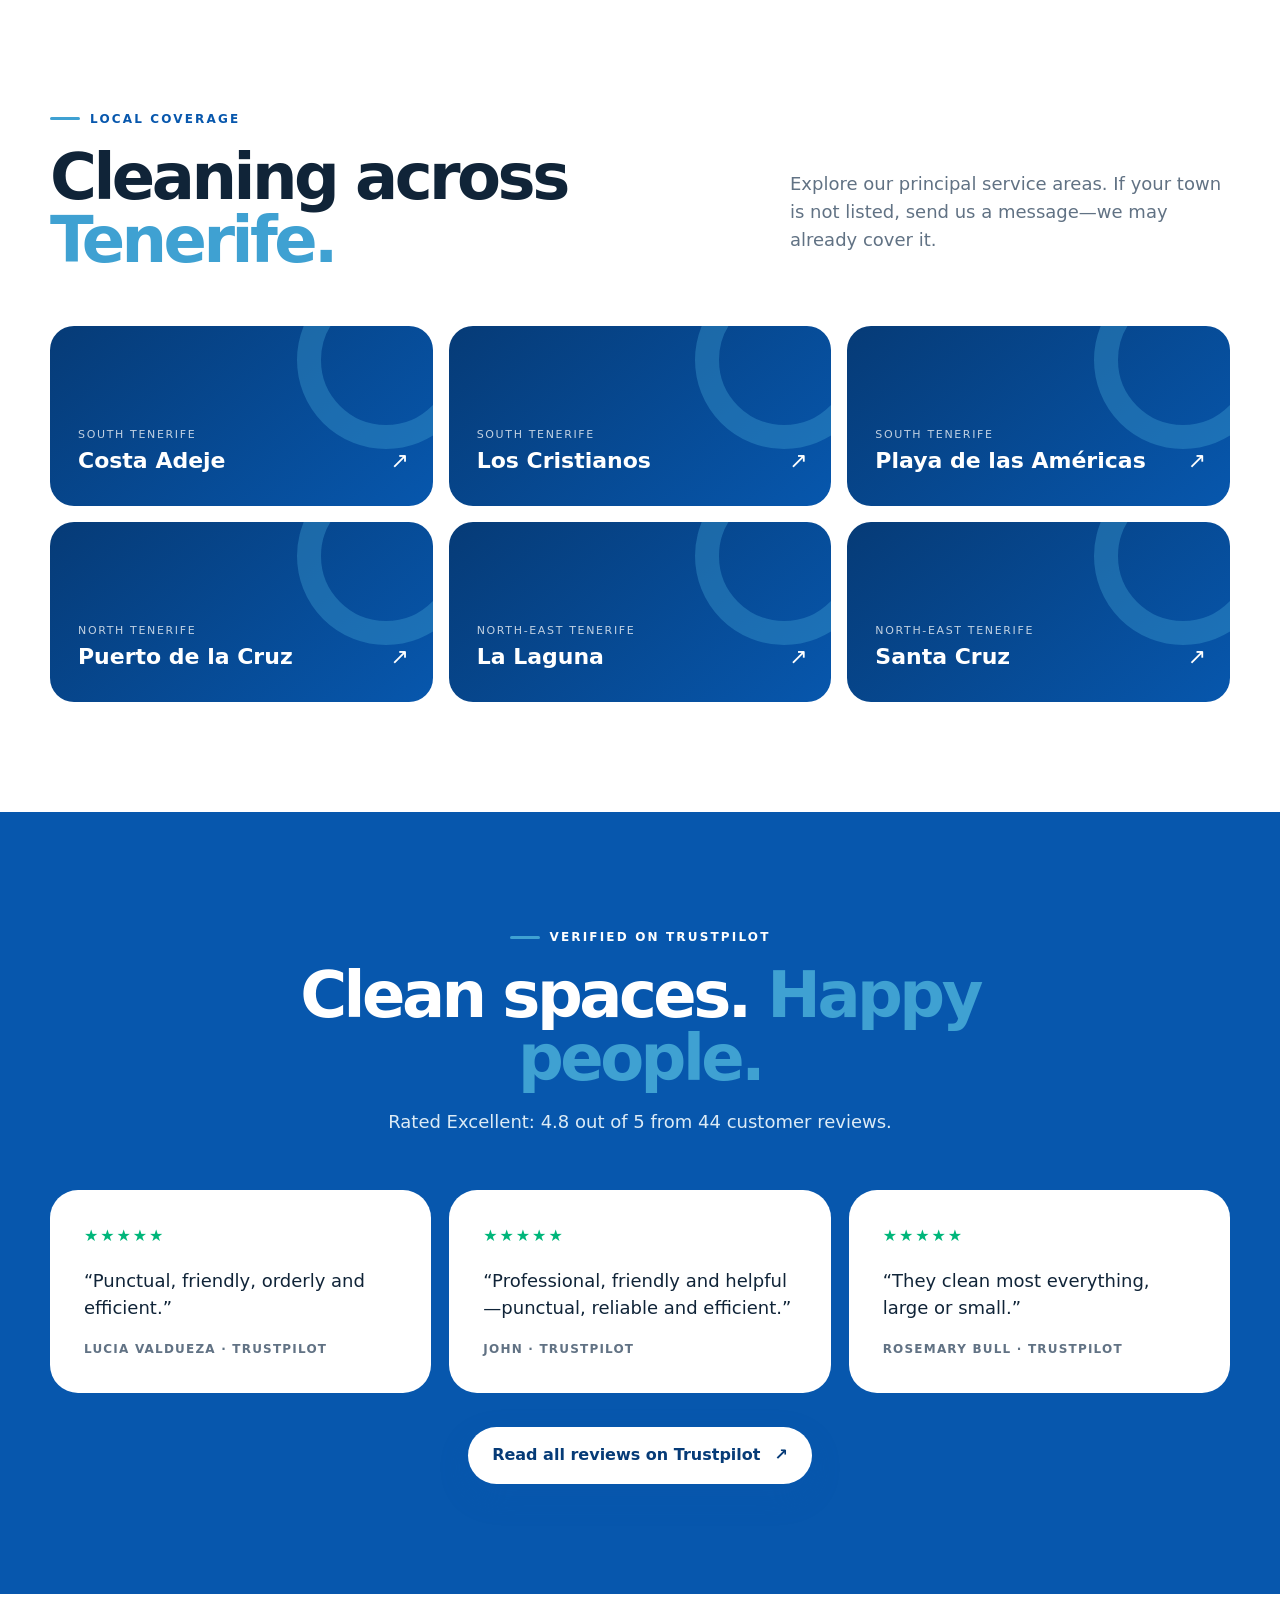
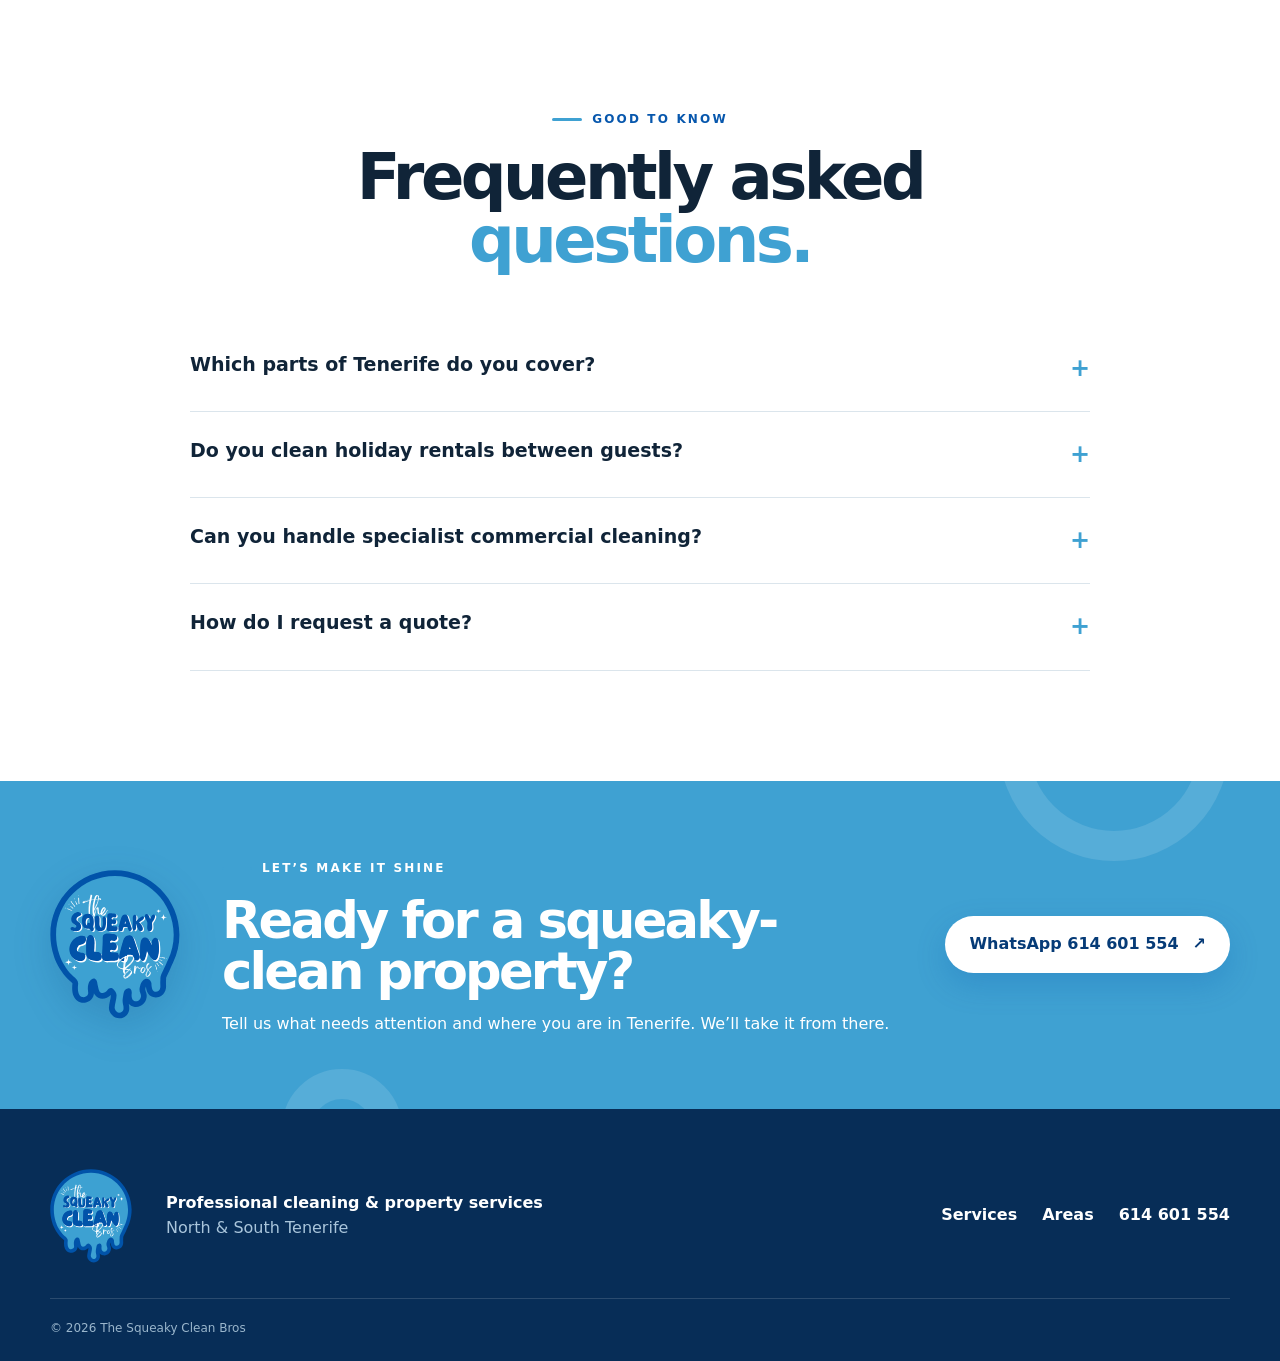
==== commit 47ef56e9: "Show the complete van image" ====
--- a/index.html
+++ b/index.html
@@ -13,7 +13,7 @@
   <link rel="alternate" hreflang="x-default" href="https://thesqueakycleanbros.online/">
   <link rel="icon" href="assets/logo.svg" type="image/svg+xml">
   <link rel="preload" as="image" href="assets/hero-tenerife.webp">
-  <link rel="stylesheet" href="styles.css?v=20260915-3">
+  <link rel="stylesheet" href="styles.css?v=20260915-4">
   <script type="application/ld+json">
   {
     "@context":"https://schema.org",
--- a/styles.css
+++ b/styles.css
@@ -1,5 +1,5 @@
 :root{--navy:#063b77;--blue:#0757ad;--sky:#3fa1d2;--aqua:#a9e7f4;--ink:#102438;--muted:#617284;--cream:#f4f7f9;--white:#fff;--line:#dbe5ec;--radius:28px;--shadow:0 22px 70px rgba(6,59,119,.15)}
-*{box-sizing:border-box}html{scroll-behavior:smooth}body{margin:0;color:var(--ink);font-family:Inter,ui-sans-serif,system-ui,-apple-system,BlinkMacSystemFont,"Segoe UI",sans-serif;background:#fff;line-height:1.55}img{max-width:100%;display:block}a{color:inherit;text-decoration:none}.wrap{width:min(1180px,calc(100% - 40px));margin-inline:auto}.notice{font-size:12px;letter-spacing:.08em;text-transform:uppercase;text-align:center;padding:7px 16px;background:var(--navy);color:white}.site-header{height:90px;display:flex;align-items:center;gap:34px;padding:0 max(20px,calc((100vw - 1180px)/2));position:relative;background:white;z-index:20}.brand{align-self:flex-start;width:102px;height:112px;background:white;border-radius:0 0 24px 24px;padding:10px;box-shadow:0 12px 30px rgba(6,59,119,.13);z-index:3}.brand img{height:92px;width:100%;object-fit:contain}.main-nav{display:flex;gap:32px;margin-left:auto;font-weight:700;font-size:14px;align-items:center}.main-nav>a{position:relative}.main-nav>a:after{content:"";position:absolute;left:0;right:100%;bottom:-6px;height:2px;background:var(--sky);transition:.25s}.main-nav>a:hover:after{right:0}.language-switch{display:flex;align-items:center;gap:3px;padding:4px;background:#eaf4f9;border-radius:999px}.language-switch a,.language-switch span{display:grid;place-items:center;min-width:34px;height:30px;border-radius:999px;font-size:12px;font-weight:900}.language-switch [aria-current="page"]{background:var(--blue);color:white}.button{display:inline-flex;align-items:center;justify-content:center;gap:14px;background:var(--blue);color:white;padding:16px 24px;border-radius:999px;font-weight:800;box-shadow:0 12px 30px rgba(7,87,173,.22);transition:.25s}.button:hover{transform:translateY(-2px);box-shadow:0 16px 38px rgba(7,87,173,.3)}.button-small{padding:12px 20px;font-size:14px}.button-white{background:white;color:var(--navy)}.text-link{font-weight:800;text-decoration:underline;text-decoration-color:var(--sky);text-decoration-thickness:2px;text-underline-offset:6px}.light{color:white}.menu-toggle{display:none;background:none;border:0;padding:8px}.menu-toggle span{display:block;width:25px;height:2px;background:var(--navy);margin:5px}.hero{height:min(780px,calc(100vh - 90px));min-height:640px;position:relative;display:flex;align-items:center;overflow:hidden;background:var(--navy)}.hero-image,.hero-overlay{position:absolute;inset:0;width:100%;height:100%;object-fit:cover}.hero-overlay{background:linear-gradient(90deg,rgba(4,37,76,.94) 0%,rgba(4,37,76,.75) 36%,rgba(4,37,76,.14) 68%,rgba(4,37,76,.05) 100%)}.hero-content{position:relative;color:white;padding-top:30px}.eyebrow{display:inline-flex;align-items:center;gap:10px;text-transform:uppercase;letter-spacing:.18em;font-size:12px;font-weight:900;color:var(--blue);margin-bottom:18px}.eyebrow:before{content:"";width:30px;height:3px;border-radius:5px;background:var(--sky)}.eyebrow.light{color:white}.hero h1,.section-heading h2,.commercial-copy h2,.why-intro h2,.final-cta h2{font-size:clamp(48px,6vw,82px);line-height:.98;letter-spacing:-.055em;margin:0;font-weight:900}.hero h1{max-width:720px}.hero h1 em,.section-heading h2 em,.why-intro h2 em{color:var(--sky);font-style:normal}.hero p{font-size:19px;max-width:590px;margin:28px 0;color:#eaf7fb}.hero-actions{display:flex;align-items:center;gap:28px}.hero-stamp{position:absolute;right:7%;bottom:52px;width:156px;height:156px;border-radius:50%;background:var(--sky);border:8px solid rgba(255,255,255,.7);display:flex;flex-direction:column;align-items:center;justify-content:center;color:white;transform:rotate(8deg);box-shadow:var(--shadow);text-align:center}.hero-stamp b{font-size:17px}.hero-stamp span{font-size:14px}.hero-stamp small{font-size:10px;letter-spacing:.18em;margin-top:7px}.quick-strip{display:grid;grid-template-columns:repeat(4,1fr);background:white;position:relative;z-index:4;width:min(1080px,calc(100% - 40px));margin:-36px auto 0;border-radius:22px;box-shadow:var(--shadow);overflow:hidden}.quick-strip div{padding:24px 28px;border-right:1px solid var(--line);display:grid;grid-template-columns:auto 1fr;column-gap:14px}.quick-strip div:last-child{border:0}.quick-strip span{grid-row:1/3;color:var(--sky);font-weight:900;font-size:13px}.quick-strip b{font-size:15px}.quick-strip small{color:var(--muted)}.section{padding:110px 0}.section-heading{margin-bottom:54px}.split-heading{display:grid;grid-template-columns:1.2fr .8fr;gap:80px;align-items:end}.section-heading h2,.why-intro h2{font-size:clamp(42px,5vw,66px)}.section-heading>p,.split-heading>p{font-size:18px;color:var(--muted);max-width:520px}.centered{text-align:center;max-width:720px;margin-left:auto;margin-right:auto}.centered .eyebrow{justify-content:center}.centered p{margin-inline:auto}.service-grid{display:grid;grid-template-columns:repeat(3,1fr);gap:18px}.service-card{padding:32px;border:1px solid var(--line);border-radius:var(--radius);min-height:275px;position:relative;transition:.25s;background:white}.service-card:hover{transform:translateY(-5px);box-shadow:var(--shadow);border-color:transparent}.featured-card{background:var(--blue);color:white;border-color:var(--blue)}.service-number{font-size:12px;color:var(--sky);font-weight:900}.bubble-icon{float:right;width:48px;height:48px;border-radius:50%;display:grid;place-items:center;background:var(--aqua);color:var(--navy);font-size:24px;font-weight:900}.service-card h3{font-size:22px;line-height:1.15;margin:56px 0 12px}.service-card p{font-size:15px;color:var(--muted);margin:0}.featured-card p{color:#ddecf8}.featured-card a{display:inline-block;margin-top:18px;font-weight:800}.commercial-band{display:grid;grid-template-columns:1.1fr .9fr;background:var(--navy);color:white;min-height:680px}.commercial-image img{width:100%;height:100%;object-fit:cover}.commercial-copy{padding:90px max(40px,calc((100vw - 1180px)/2));padding-left:70px;display:flex;flex-direction:column;align-items:flex-start;justify-content:center}.commercial-copy h2{font-size:clamp(42px,5vw,64px);max-width:560px}.commercial-copy>p{font-size:18px;color:#dcebf6;max-width:590px}.tick-list{list-style:none;padding:0;margin:12px 0 30px;display:grid;grid-template-columns:repeat(2,minmax(190px,1fr));gap:12px 24px}.tick-list li:before{content:"✓";display:inline-grid;place-items:center;width:22px;height:22px;border-radius:50%;background:var(--sky);font-weight:900;margin-right:9px}.results-section{padding-bottom:90px}.comparison{position:relative;border-radius:36px;overflow:hidden;margin:0;box-shadow:var(--shadow)}.comparison figcaption{position:absolute;inset:22px;display:flex;justify-content:space-between;align-items:flex-start}.comparison figcaption span{background:rgba(4,37,76,.87);color:white;border-radius:999px;padding:9px 18px;font-size:13px;font-weight:900;text-transform:uppercase;letter-spacing:.12em}.comparison figcaption span:last-child{background:white;color:var(--navy)}.disclaimer{text-align:center;color:var(--muted);font-size:12px}.why-section{background:var(--cream)}.why-grid{display:grid;grid-template-columns:.9fr 1.1fr;gap:110px}.why-intro p{font-size:18px;color:var(--muted);margin:26px 0}.why-list article{display:grid;grid-template-columns:60px 1fr;gap:20px;padding:30px 0;border-bottom:1px solid #cad8e1}.why-list article:first-child{padding-top:0}.why-list article>b{font-size:13px;color:var(--sky)}.why-list h3{font-size:22px;margin:0 0 8px}.why-list p{margin:0;color:var(--muted)}.area-grid{display:grid;grid-template-columns:repeat(3,1fr);gap:16px}.area-grid a{min-height:180px;padding:28px;border-radius:24px;background:linear-gradient(140deg,var(--navy),var(--blue));color:white;position:relative;overflow:hidden;display:flex;flex-direction:column;justify-content:flex-end;transition:.25s}.area-grid a:before{content:"";position:absolute;width:130px;height:130px;border:24px solid rgba(63,161,210,.38);border-radius:50%;right:-42px;top:-55px}.area-grid a:hover{transform:translateY(-4px);background:linear-gradient(140deg,var(--blue),var(--sky))}.area-grid span{font-size:11px;text-transform:uppercase;letter-spacing:.15em;opacity:.75}.area-grid b{font-size:22px}.area-grid i{position:absolute;right:24px;bottom:28px;font-style:normal;font-size:22px}.reviews-section{background:var(--blue);color:white}.light-copy{color:#dcebf6!important}.review-grid{display:grid;grid-template-columns:repeat(3,1fr);gap:18px}.review-grid blockquote{margin:0;background:white;color:var(--ink);padding:34px;border-radius:var(--radius)}.review-grid blockquote p{font-size:18px;line-height:1.55}.review-grid footer{font-size:12px;color:var(--muted);text-transform:uppercase;letter-spacing:.1em;font-weight:800}.stars{color:var(--sky);letter-spacing:.12em}.faq-list{max-width:900px;margin:auto}.faq-list details{border-bottom:1px solid var(--line);padding:0}.faq-list summary{font-size:19px;font-weight:800;padding:24px 0;cursor:pointer;list-style:none;display:flex;justify-content:space-between}.faq-list summary::-webkit-details-marker{display:none}.faq-list summary span{color:var(--sky);font-size:24px}.faq-list p{color:var(--muted);margin:-6px 0 24px;max-width:760px}.final-cta{position:relative;overflow:hidden;background:var(--sky);color:white;padding:72px 0}.final-cta-inner{display:grid;grid-template-columns:130px 1fr auto;align-items:center;gap:42px;position:relative}.final-cta-inner img{width:130px;filter:drop-shadow(0 12px 18px rgba(6,59,119,.18))}.final-cta h2{font-size:clamp(36px,4vw,56px)}.final-cta p{margin-bottom:0}.bubble{position:absolute;border:30px solid rgba(255,255,255,.12);border-radius:50%}.bubble-one{width:230px;height:230px;right:4%;top:-150px}.bubble-two{width:120px;height:120px;left:22%;bottom:-80px}.footer{background:#072d57;color:white;padding:60px 0 24px}.footer-inner{display:grid;grid-template-columns:90px 1fr auto;gap:26px;align-items:center}.footer-inner img{width:82px}.footer-inner div{display:flex;flex-direction:column}.footer-inner span{color:#a9c5db}.footer-links{display:flex!important;flex-direction:row!important;gap:25px;font-weight:700}.footer-bottom{display:flex;justify-content:space-between;border-top:1px solid rgba(255,255,255,.14);margin-top:35px;padding-top:20px;font-size:12px;color:#9ab6cc}.floating-whatsapp{position:fixed;right:24px;bottom:24px;width:58px;height:58px;border-radius:50%;display:grid;place-items:center;background:#25d366;color:white;font-size:28px;z-index:30;box-shadow:0 12px 30px rgba(0,0,0,.22)}
+*{box-sizing:border-box}html{scroll-behavior:smooth}body{margin:0;color:var(--ink);font-family:Inter,ui-sans-serif,system-ui,-apple-system,BlinkMacSystemFont,"Segoe UI",sans-serif;background:#fff;line-height:1.55}img{max-width:100%;display:block}a{color:inherit;text-decoration:none}.wrap{width:min(1180px,calc(100% - 40px));margin-inline:auto}.notice{font-size:12px;letter-spacing:.08em;text-transform:uppercase;text-align:center;padding:7px 16px;background:var(--navy);color:white}.site-header{height:90px;display:flex;align-items:center;gap:34px;padding:0 max(20px,calc((100vw - 1180px)/2));position:relative;background:white;z-index:20}.brand{align-self:flex-start;width:102px;height:112px;background:white;border-radius:0 0 24px 24px;padding:10px;box-shadow:0 12px 30px rgba(6,59,119,.13);z-index:3}.brand img{height:92px;width:100%;object-fit:contain}.main-nav{display:flex;gap:32px;margin-left:auto;font-weight:700;font-size:14px;align-items:center}.main-nav>a{position:relative}.main-nav>a:after{content:"";position:absolute;left:0;right:100%;bottom:-6px;height:2px;background:var(--sky);transition:.25s}.main-nav>a:hover:after{right:0}.language-switch{display:flex;align-items:center;gap:3px;padding:4px;background:#eaf4f9;border-radius:999px}.language-switch a,.language-switch span{display:grid;place-items:center;min-width:34px;height:30px;border-radius:999px;font-size:12px;font-weight:900}.language-switch [aria-current="page"]{background:var(--blue);color:white}.button{display:inline-flex;align-items:center;justify-content:center;gap:14px;background:var(--blue);color:white;padding:16px 24px;border-radius:999px;font-weight:800;box-shadow:0 12px 30px rgba(7,87,173,.22);transition:.25s}.button:hover{transform:translateY(-2px);box-shadow:0 16px 38px rgba(7,87,173,.3)}.button-small{padding:12px 20px;font-size:14px}.button-white{background:white;color:var(--navy)}.text-link{font-weight:800;text-decoration:underline;text-decoration-color:var(--sky);text-decoration-thickness:2px;text-underline-offset:6px}.light{color:white}.menu-toggle{display:none;background:none;border:0;padding:8px}.menu-toggle span{display:block;width:25px;height:2px;background:var(--navy);margin:5px}.hero{height:min(780px,calc(100vh - 90px));min-height:640px;position:relative;display:flex;align-items:center;overflow:hidden;background:var(--navy)}.hero-image,.hero-overlay{position:absolute;inset:0;width:100%;height:100%;object-fit:contain}.hero-overlay{background:linear-gradient(90deg,rgba(4,37,76,.94) 0%,rgba(4,37,76,.75) 36%,rgba(4,37,76,.14) 68%,rgba(4,37,76,.05) 100%)}.hero-content{position:relative;color:white;padding-top:30px}.eyebrow{display:inline-flex;align-items:center;gap:10px;text-transform:uppercase;letter-spacing:.18em;font-size:12px;font-weight:900;color:var(--blue);margin-bottom:18px}.eyebrow:before{content:"";width:30px;height:3px;border-radius:5px;background:var(--sky)}.eyebrow.light{color:white}.hero h1,.section-heading h2,.commercial-copy h2,.why-intro h2,.final-cta h2{font-size:clamp(48px,6vw,82px);line-height:.98;letter-spacing:-.055em;margin:0;font-weight:900}.hero h1{max-width:720px}.hero h1 em,.section-heading h2 em,.why-intro h2 em{color:var(--sky);font-style:normal}.hero p{font-size:19px;max-width:590px;margin:28px 0;color:#eaf7fb}.hero-actions{display:flex;align-items:center;gap:28px}.hero-stamp{position:absolute;right:7%;bottom:52px;width:156px;height:156px;border-radius:50%;background:var(--sky);border:8px solid rgba(255,255,255,.7);display:flex;flex-direction:column;align-items:center;justify-content:center;color:white;transform:rotate(8deg);box-shadow:var(--shadow);text-align:center}.hero-stamp b{font-size:17px}.hero-stamp span{font-size:14px}.hero-stamp small{font-size:10px;letter-spacing:.18em;margin-top:7px}.quick-strip{display:grid;grid-template-columns:repeat(4,1fr);background:white;position:relative;z-index:4;width:min(1080px,calc(100% - 40px));margin:-36px auto 0;border-radius:22px;box-shadow:var(--shadow);overflow:hidden}.quick-strip div{padding:24px 28px;border-right:1px solid var(--line);display:grid;grid-template-columns:auto 1fr;column-gap:14px}.quick-strip div:last-child{border:0}.quick-strip span{grid-row:1/3;color:var(--sky);font-weight:900;font-size:13px}.quick-strip b{font-size:15px}.quick-strip small{color:var(--muted)}.section{padding:110px 0}.section-heading{margin-bottom:54px}.split-heading{display:grid;grid-template-columns:1.2fr .8fr;gap:80px;align-items:end}.section-heading h2,.why-intro h2{font-size:clamp(42px,5vw,66px)}.section-heading>p,.split-heading>p{font-size:18px;color:var(--muted);max-width:520px}.centered{text-align:center;max-width:720px;margin-left:auto;margin-right:auto}.centered .eyebrow{justify-content:center}.centered p{margin-inline:auto}.service-grid{display:grid;grid-template-columns:repeat(3,1fr);gap:18px}.service-card{padding:32px;border:1px solid var(--line);border-radius:var(--radius);min-height:275px;position:relative;transition:.25s;background:white}.service-card:hover{transform:translateY(-5px);box-shadow:var(--shadow);border-color:transparent}.featured-card{background:var(--blue);color:white;border-color:var(--blue)}.service-number{font-size:12px;color:var(--sky);font-weight:900}.bubble-icon{float:right;width:48px;height:48px;border-radius:50%;display:grid;place-items:center;background:var(--aqua);color:var(--navy);font-size:24px;font-weight:900}.service-card h3{font-size:22px;line-height:1.15;margin:56px 0 12px}.service-card p{font-size:15px;color:var(--muted);margin:0}.featured-card p{color:#ddecf8}.featured-card a{display:inline-block;margin-top:18px;font-weight:800}.commercial-band{display:grid;grid-template-columns:1.1fr .9fr;background:var(--navy);color:white;min-height:680px}.commercial-image img{width:100%;height:100%;object-fit:cover}.commercial-copy{padding:90px max(40px,calc((100vw - 1180px)/2));padding-left:70px;display:flex;flex-direction:column;align-items:flex-start;justify-content:center}.commercial-copy h2{font-size:clamp(42px,5vw,64px);max-width:560px}.commercial-copy>p{font-size:18px;color:#dcebf6;max-width:590px}.tick-list{list-style:none;padding:0;margin:12px 0 30px;display:grid;grid-template-columns:repeat(2,minmax(190px,1fr));gap:12px 24px}.tick-list li:before{content:"✓";display:inline-grid;place-items:center;width:22px;height:22px;border-radius:50%;background:var(--sky);font-weight:900;margin-right:9px}.results-section{padding-bottom:90px}.comparison{position:relative;border-radius:36px;overflow:hidden;margin:0;box-shadow:var(--shadow)}.comparison figcaption{position:absolute;inset:22px;display:flex;justify-content:space-between;align-items:flex-start}.comparison figcaption span{background:rgba(4,37,76,.87);color:white;border-radius:999px;padding:9px 18px;font-size:13px;font-weight:900;text-transform:uppercase;letter-spacing:.12em}.comparison figcaption span:last-child{background:white;color:var(--navy)}.disclaimer{text-align:center;color:var(--muted);font-size:12px}.why-section{background:var(--cream)}.why-grid{display:grid;grid-template-columns:.9fr 1.1fr;gap:110px}.why-intro p{font-size:18px;color:var(--muted);margin:26px 0}.why-list article{display:grid;grid-template-columns:60px 1fr;gap:20px;padding:30px 0;border-bottom:1px solid #cad8e1}.why-list article:first-child{padding-top:0}.why-list article>b{font-size:13px;color:var(--sky)}.why-list h3{font-size:22px;margin:0 0 8px}.why-list p{margin:0;color:var(--muted)}.area-grid{display:grid;grid-template-columns:repeat(3,1fr);gap:16px}.area-grid a{min-height:180px;padding:28px;border-radius:24px;background:linear-gradient(140deg,var(--navy),var(--blue));color:white;position:relative;overflow:hidden;display:flex;flex-direction:column;justify-content:flex-end;transition:.25s}.area-grid a:before{content:"";position:absolute;width:130px;height:130px;border:24px solid rgba(63,161,210,.38);border-radius:50%;right:-42px;top:-55px}.area-grid a:hover{transform:translateY(-4px);background:linear-gradient(140deg,var(--blue),var(--sky))}.area-grid span{font-size:11px;text-transform:uppercase;letter-spacing:.15em;opacity:.75}.area-grid b{font-size:22px}.area-grid i{position:absolute;right:24px;bottom:28px;font-style:normal;font-size:22px}.reviews-section{background:var(--blue);color:white}.light-copy{color:#dcebf6!important}.review-grid{display:grid;grid-template-columns:repeat(3,1fr);gap:18px}.review-grid blockquote{margin:0;background:white;color:var(--ink);padding:34px;border-radius:var(--radius)}.review-grid blockquote p{font-size:18px;line-height:1.55}.review-grid footer{font-size:12px;color:var(--muted);text-transform:uppercase;letter-spacing:.1em;font-weight:800}.stars{color:var(--sky);letter-spacing:.12em}.faq-list{max-width:900px;margin:auto}.faq-list details{border-bottom:1px solid var(--line);padding:0}.faq-list summary{font-size:19px;font-weight:800;padding:24px 0;cursor:pointer;list-style:none;display:flex;justify-content:space-between}.faq-list summary::-webkit-details-marker{display:none}.faq-list summary span{color:var(--sky);font-size:24px}.faq-list p{color:var(--muted);margin:-6px 0 24px;max-width:760px}.final-cta{position:relative;overflow:hidden;background:var(--sky);color:white;padding:72px 0}.final-cta-inner{display:grid;grid-template-columns:130px 1fr auto;align-items:center;gap:42px;position:relative}.final-cta-inner img{width:130px;filter:drop-shadow(0 12px 18px rgba(6,59,119,.18))}.final-cta h2{font-size:clamp(36px,4vw,56px)}.final-cta p{margin-bottom:0}.bubble{position:absolute;border:30px solid rgba(255,255,255,.12);border-radius:50%}.bubble-one{width:230px;height:230px;right:4%;top:-150px}.bubble-two{width:120px;height:120px;left:22%;bottom:-80px}.footer{background:#072d57;color:white;padding:60px 0 24px}.footer-inner{display:grid;grid-template-columns:90px 1fr auto;gap:26px;align-items:center}.footer-inner img{width:82px}.footer-inner div{display:flex;flex-direction:column}.footer-inner span{color:#a9c5db}.footer-links{display:flex!important;flex-direction:row!important;gap:25px;font-weight:700}.footer-bottom{display:flex;justify-content:space-between;border-top:1px solid rgba(255,255,255,.14);margin-top:35px;padding-top:20px;font-size:12px;color:#9ab6cc}.floating-whatsapp{position:fixed;right:24px;bottom:24px;width:58px;height:58px;border-radius:50%;display:grid;place-items:center;background:#25d366;color:white;font-size:28px;z-index:30;box-shadow:0 12px 30px rgba(0,0,0,.22)}
 @media(max-width:900px){.main-nav{display:none;position:absolute;top:90px;left:20px;right:20px;background:white;padding:24px;border-radius:20px;box-shadow:var(--shadow);flex-direction:column}.main-nav.open{display:flex}.menu-toggle{display:block;margin-left:auto}.header-cta{display:none}.hero{min-height:620px}.hero-overlay{background:linear-gradient(90deg,rgba(4,37,76,.95),rgba(4,37,76,.58))}.hero-stamp{width:120px;height:120px;right:20px;bottom:25px}.quick-strip{grid-template-columns:repeat(2,1fr)}.service-grid,.area-grid,.review-grid{grid-template-columns:repeat(2,1fr)}.commercial-band{grid-template-columns:1fr}.commercial-image{height:440px}.commercial-copy{padding:70px 30px}.why-grid{grid-template-columns:1fr;gap:60px}.final-cta-inner{grid-template-columns:90px 1fr}.final-cta-inner .button{grid-column:2}.footer-links{display:none!important}}
 @media(max-width:620px){.wrap{width:min(100% - 28px,1180px)}.notice{font-size:9px}.site-header{height:75px;padding-inline:14px}.brand{width:86px;height:98px}.brand img{height:78px}.main-nav{top:75px}.hero{height:690px}.hero-image{object-position:62% center}.hero-overlay{background:linear-gradient(90deg,rgba(4,37,76,.96) 0%,rgba(4,37,76,.78) 58%,rgba(4,37,76,.34))}.hero h1{font-size:48px}.hero p{font-size:17px;max-width:90%}.hero-actions{align-items:flex-start;flex-direction:column;gap:18px}.hero-stamp{display:none}.quick-strip{grid-template-columns:1fr;margin-top:-25px}.quick-strip div{padding:18px 22px;border-right:0;border-bottom:1px solid var(--line)}.section{padding:78px 0}.split-heading{grid-template-columns:1fr;gap:18px}.section-heading{margin-bottom:38px}.service-grid,.area-grid,.review-grid{grid-template-columns:1fr}.commercial-image{height:320px}.commercial-copy{padding:64px 20px}.tick-list{grid-template-columns:1fr}.comparison{border-radius:20px}.comparison img{height:430px;object-fit:cover;object-position:center}.why-grid{gap:45px}.final-cta-inner{grid-template-columns:1fr;text-align:center}.final-cta-inner img{margin:auto}.final-cta-inner .button{grid-column:auto}.footer-inner{grid-template-columns:70px 1fr}.footer-bottom{flex-direction:column;gap:8px}.footer-links{display:none!important}}
 
@@ -7,4 +7,4 @@
 
 @media(max-width:620px){.hero{height:760px}.trustpilot-badge{grid-template-columns:auto 20px;gap:10px}.trustpilot-badge>span:nth-child(2){grid-column:1/2;border-left:0;padding-left:0}.trustpilot-badge i{grid-column:2;grid-row:1/3}}
 
-@media(min-width:901px){.commercial-image{overflow:hidden}.commercial-image img{object-position:69% center}}
+@media(min-width:901px){.commercial-image{overflow:hidden}.commercial-image img{object-position:center}}
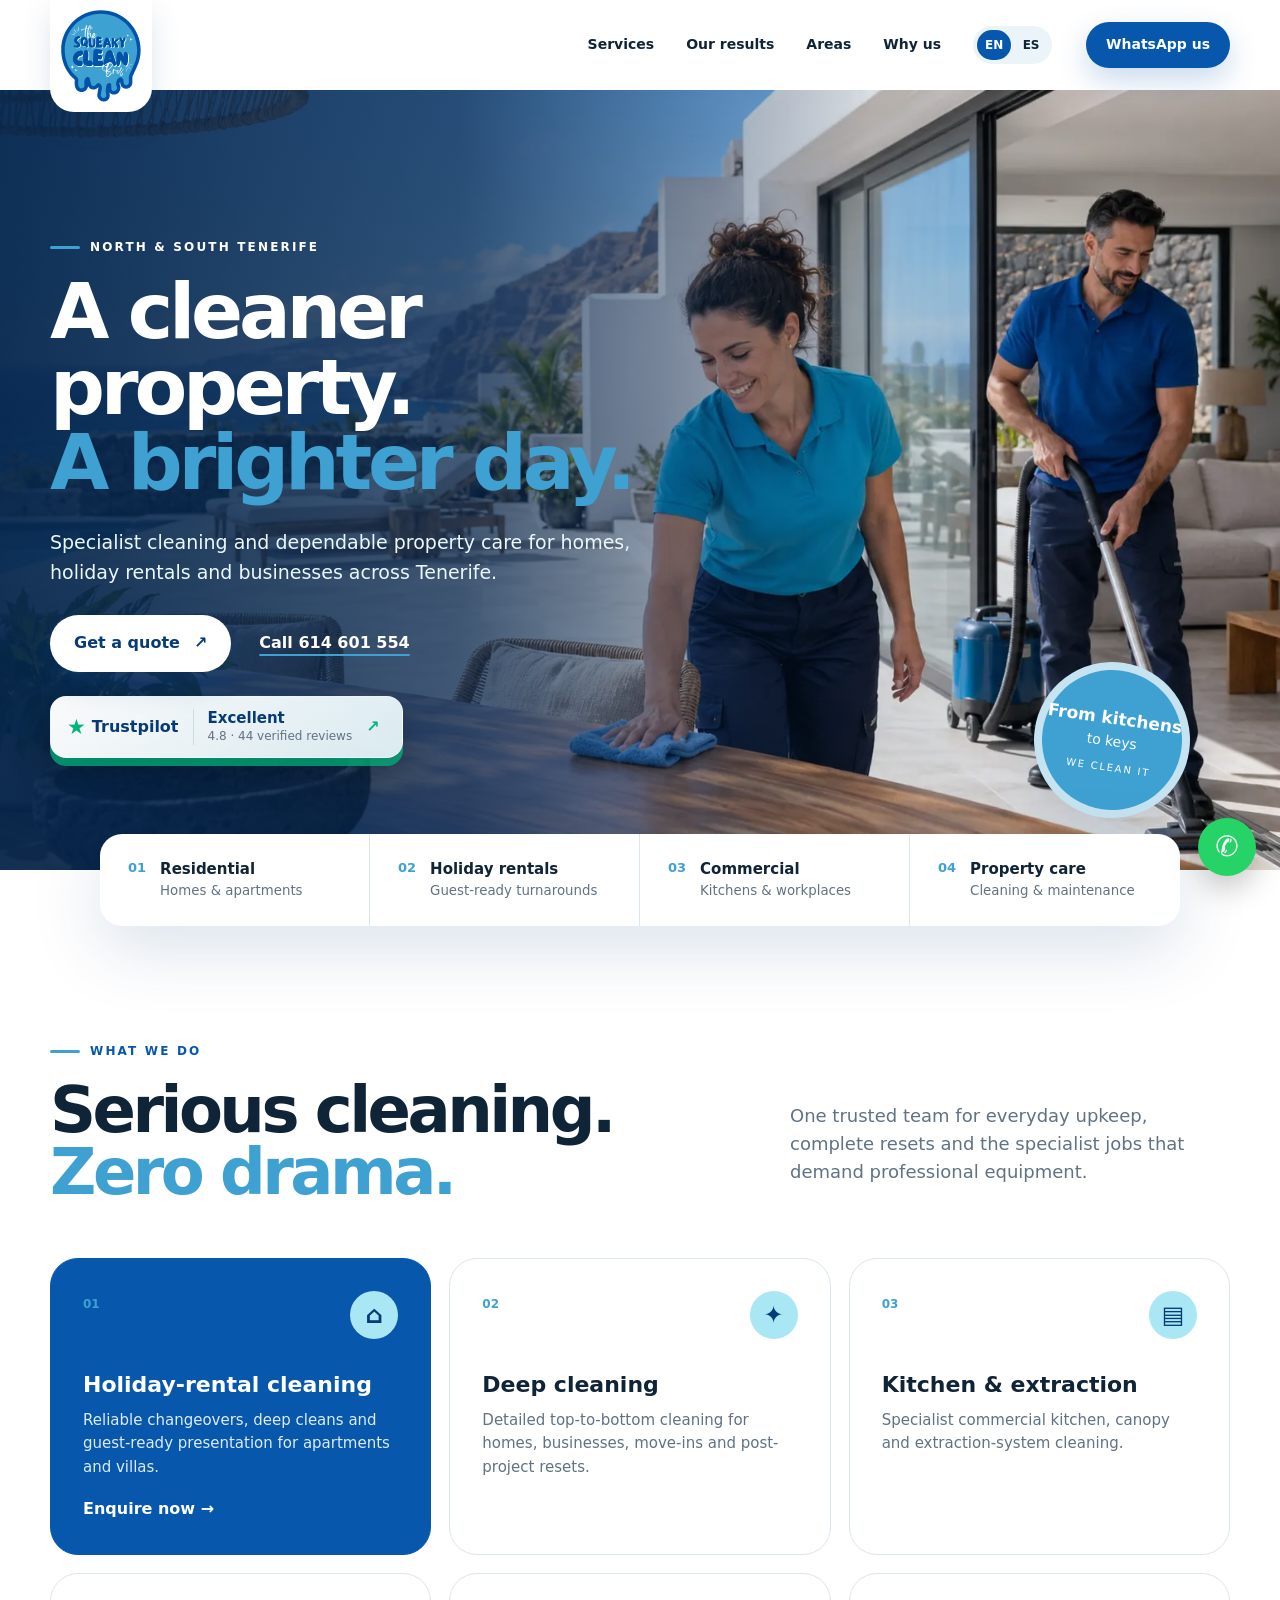
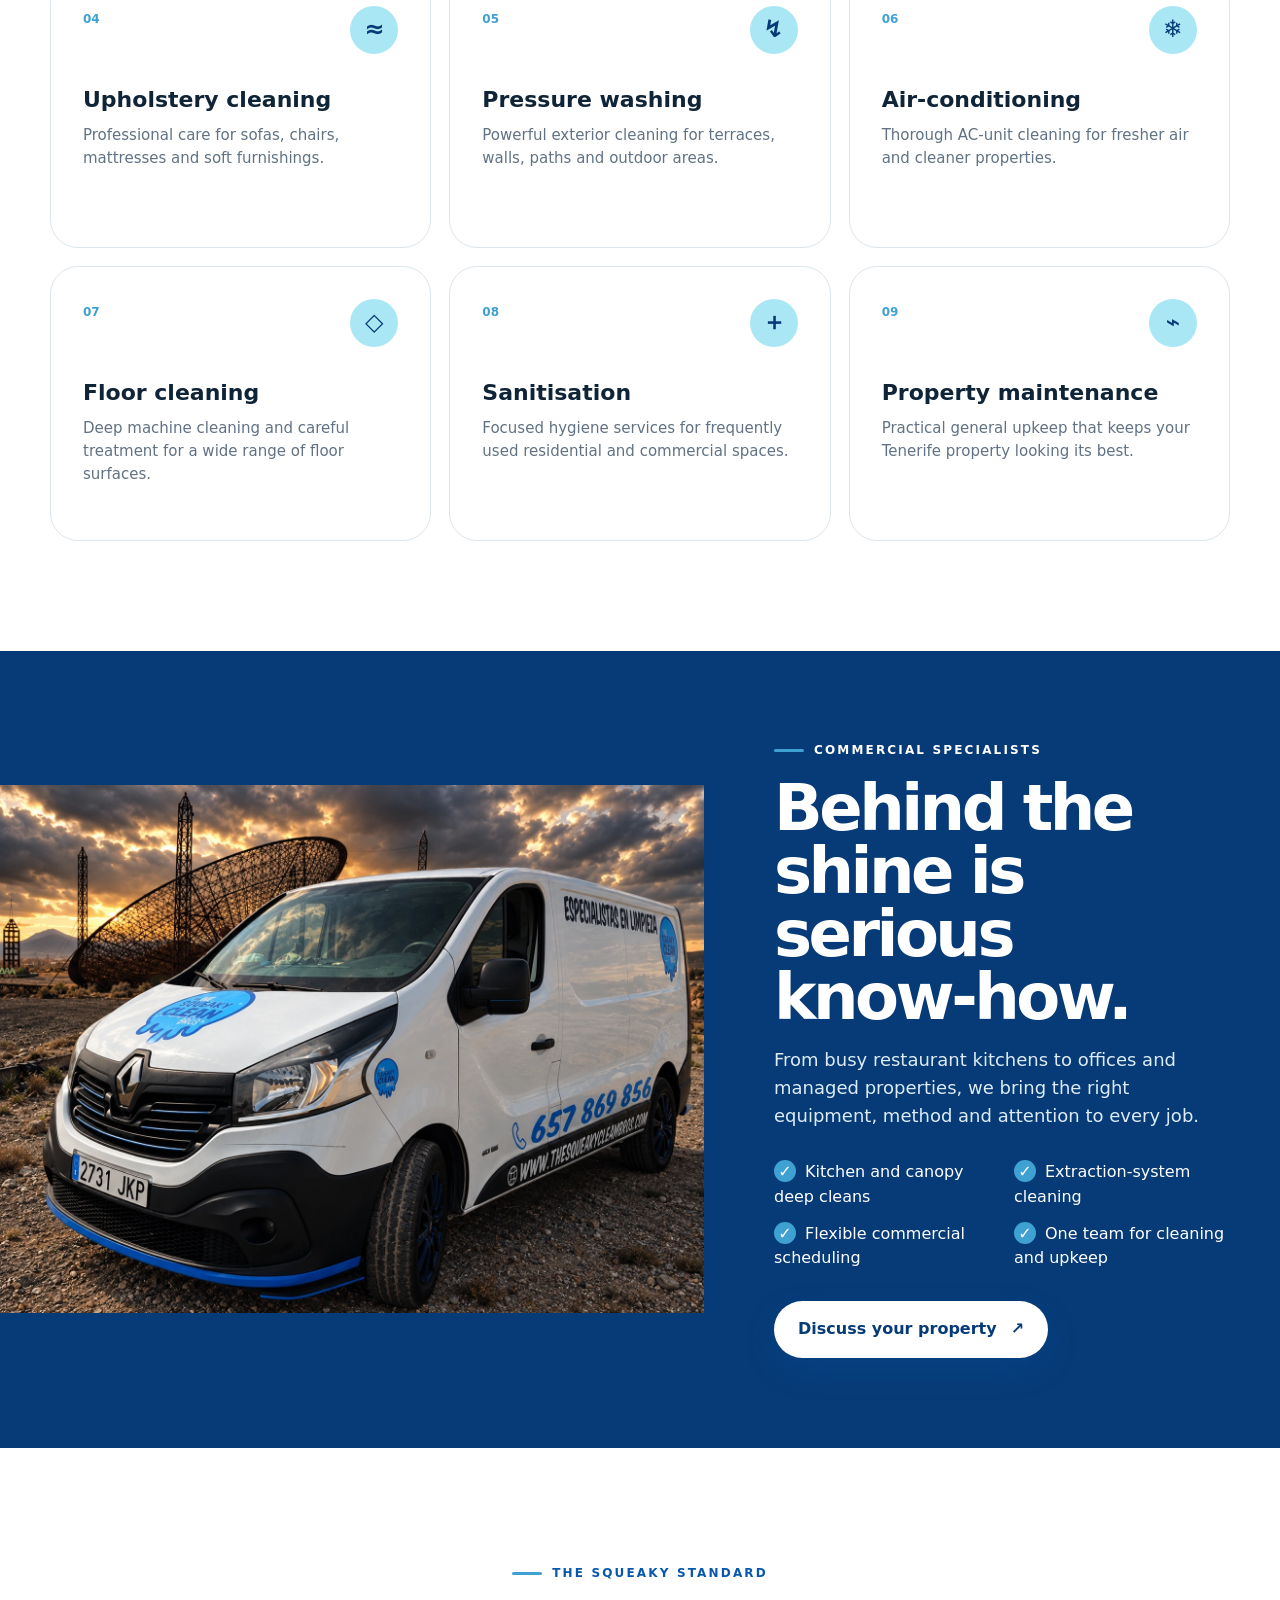
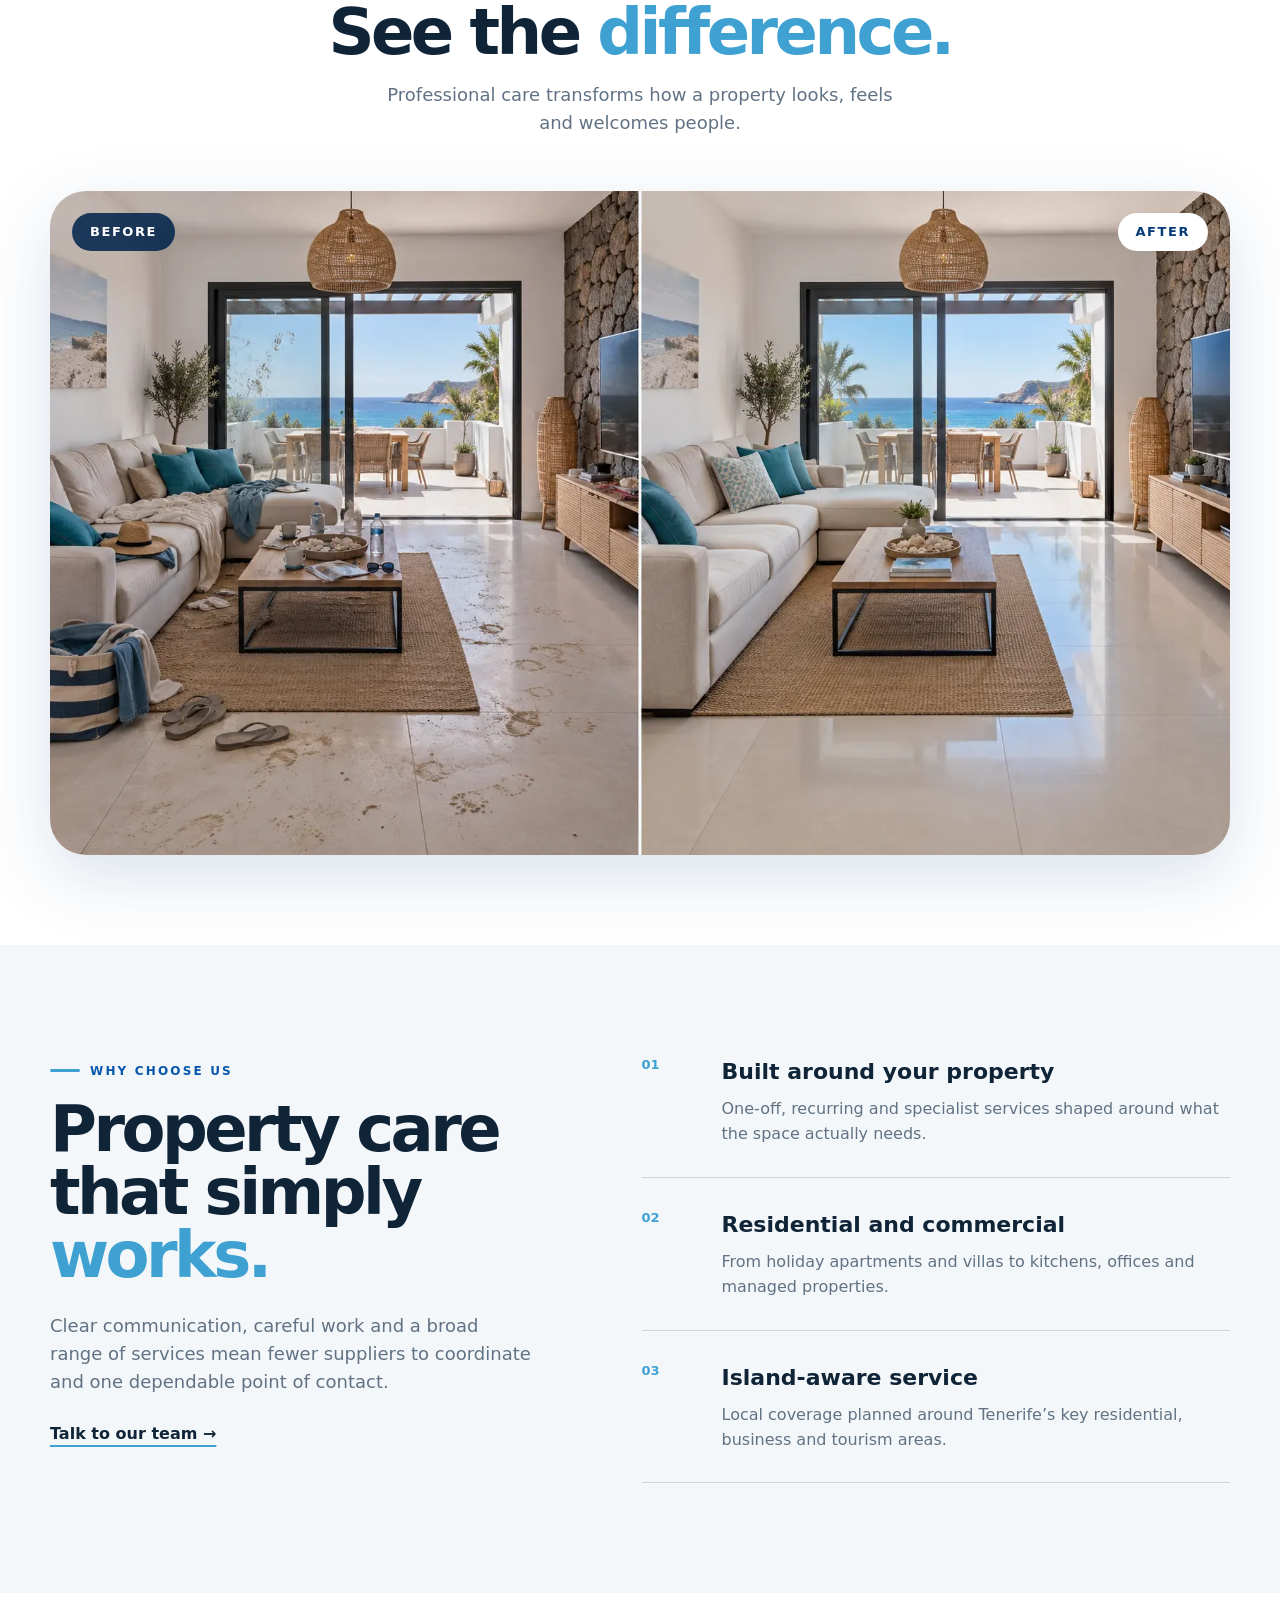
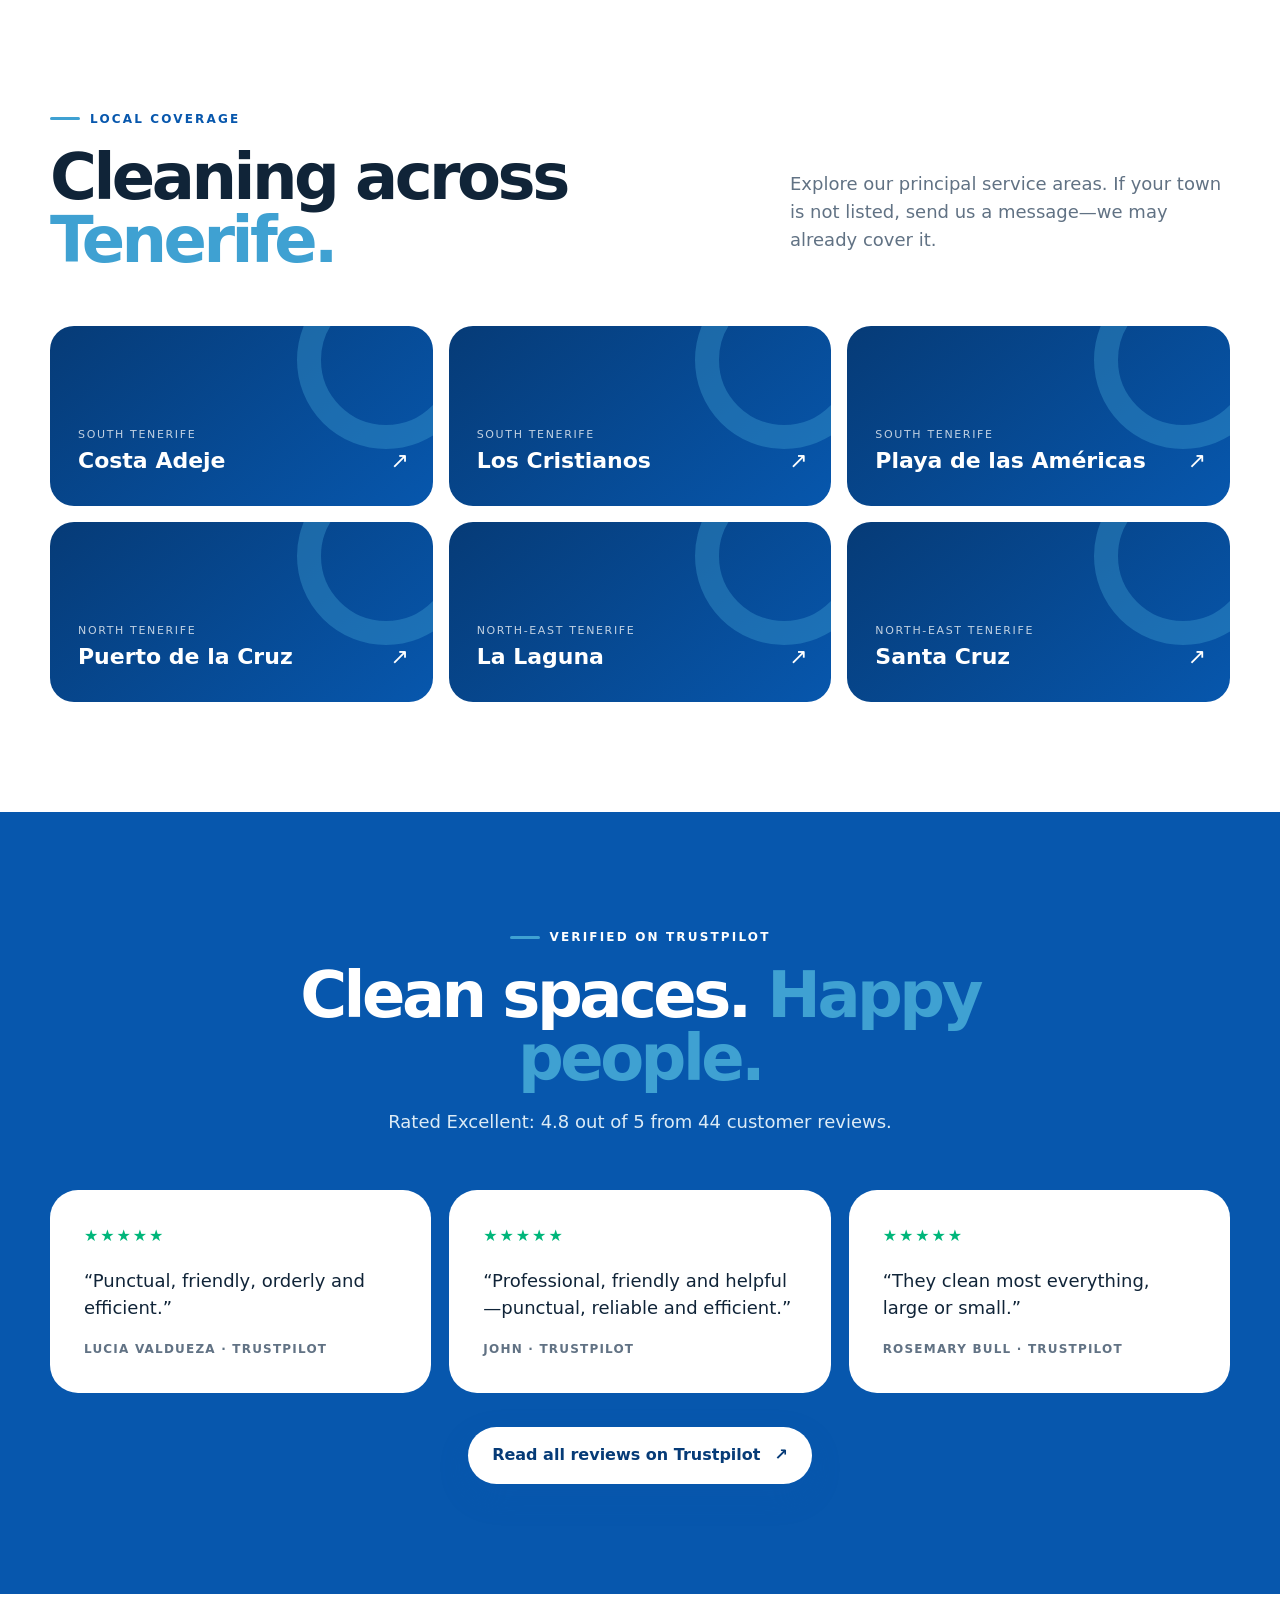
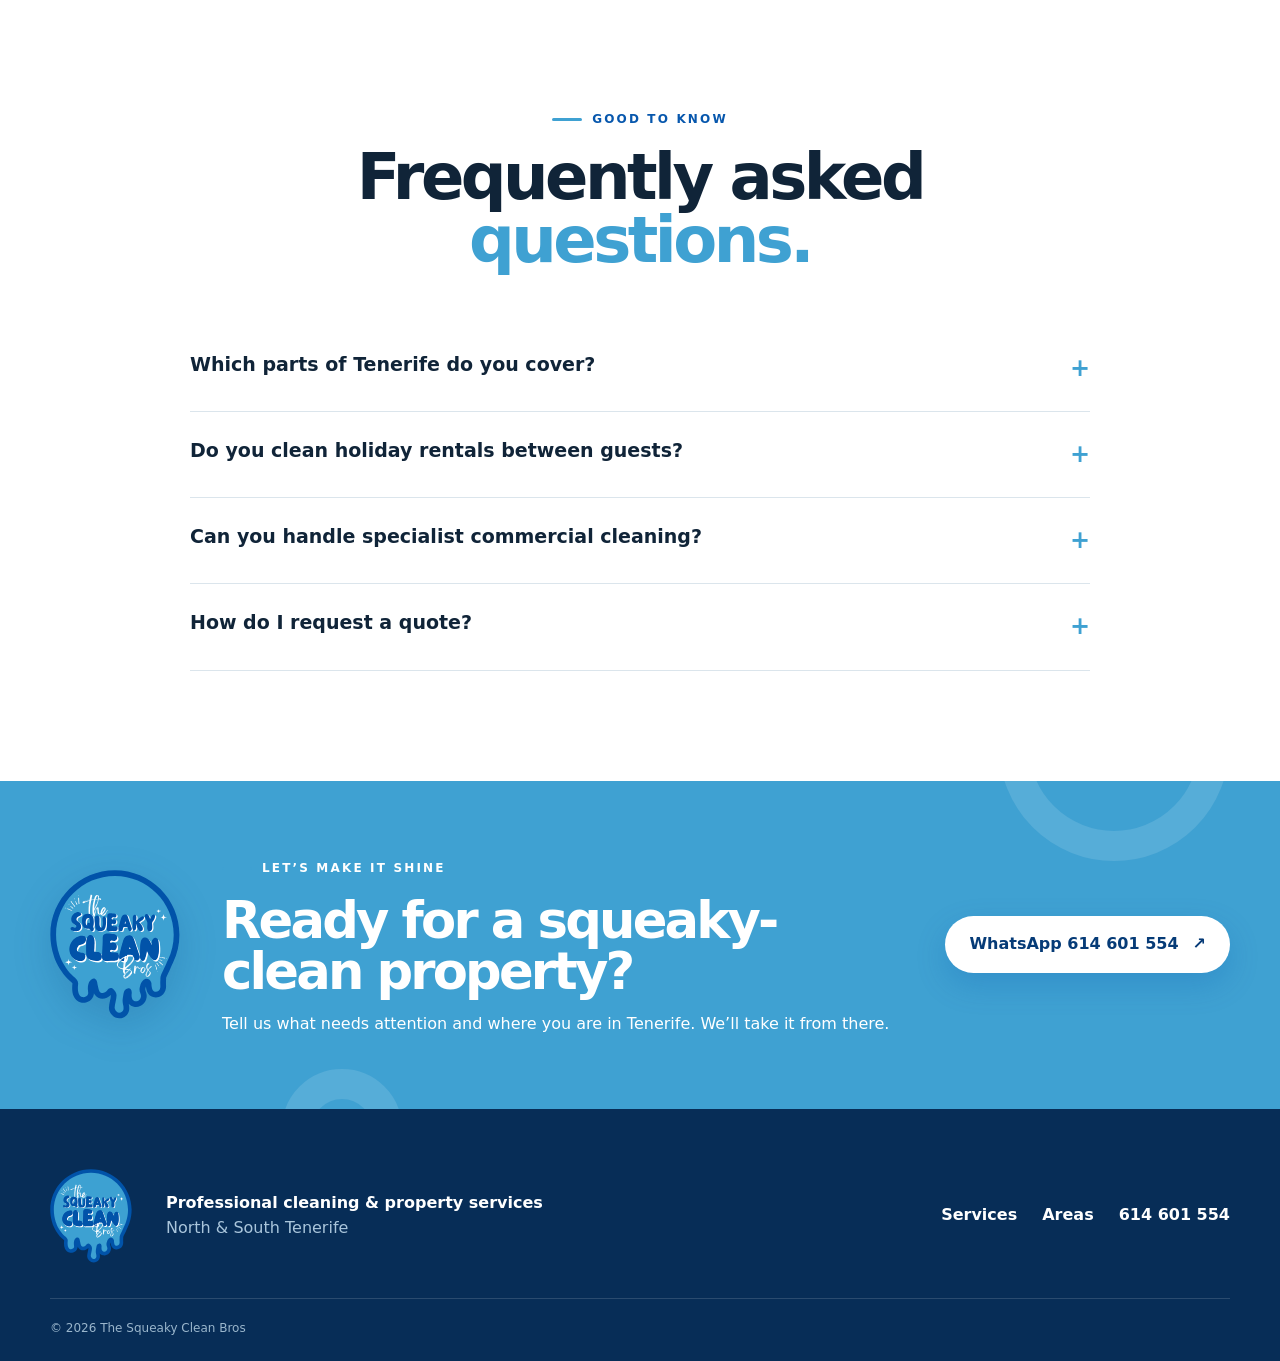
==== commit 8a4dee9b: "Preserve full van image and existing hero framing" ====
--- a/index.html
+++ b/index.html
@@ -13,7 +13,7 @@
   <link rel="alternate" hreflang="x-default" href="https://thesqueakycleanbros.online/">
   <link rel="icon" href="assets/logo.svg" type="image/svg+xml">
   <link rel="preload" as="image" href="assets/hero-tenerife.webp">
-  <link rel="stylesheet" href="styles.css?v=20260915-4">
+  <link rel="stylesheet" href="styles.css?v=20260915-5">
   <script type="application/ld+json">
   {
     "@context":"https://schema.org",
--- a/styles.css
+++ b/styles.css
@@ -1,5 +1,5 @@
 :root{--navy:#063b77;--blue:#0757ad;--sky:#3fa1d2;--aqua:#a9e7f4;--ink:#102438;--muted:#617284;--cream:#f4f7f9;--white:#fff;--line:#dbe5ec;--radius:28px;--shadow:0 22px 70px rgba(6,59,119,.15)}
-*{box-sizing:border-box}html{scroll-behavior:smooth}body{margin:0;color:var(--ink);font-family:Inter,ui-sans-serif,system-ui,-apple-system,BlinkMacSystemFont,"Segoe UI",sans-serif;background:#fff;line-height:1.55}img{max-width:100%;display:block}a{color:inherit;text-decoration:none}.wrap{width:min(1180px,calc(100% - 40px));margin-inline:auto}.notice{font-size:12px;letter-spacing:.08em;text-transform:uppercase;text-align:center;padding:7px 16px;background:var(--navy);color:white}.site-header{height:90px;display:flex;align-items:center;gap:34px;padding:0 max(20px,calc((100vw - 1180px)/2));position:relative;background:white;z-index:20}.brand{align-self:flex-start;width:102px;height:112px;background:white;border-radius:0 0 24px 24px;padding:10px;box-shadow:0 12px 30px rgba(6,59,119,.13);z-index:3}.brand img{height:92px;width:100%;object-fit:contain}.main-nav{display:flex;gap:32px;margin-left:auto;font-weight:700;font-size:14px;align-items:center}.main-nav>a{position:relative}.main-nav>a:after{content:"";position:absolute;left:0;right:100%;bottom:-6px;height:2px;background:var(--sky);transition:.25s}.main-nav>a:hover:after{right:0}.language-switch{display:flex;align-items:center;gap:3px;padding:4px;background:#eaf4f9;border-radius:999px}.language-switch a,.language-switch span{display:grid;place-items:center;min-width:34px;height:30px;border-radius:999px;font-size:12px;font-weight:900}.language-switch [aria-current="page"]{background:var(--blue);color:white}.button{display:inline-flex;align-items:center;justify-content:center;gap:14px;background:var(--blue);color:white;padding:16px 24px;border-radius:999px;font-weight:800;box-shadow:0 12px 30px rgba(7,87,173,.22);transition:.25s}.button:hover{transform:translateY(-2px);box-shadow:0 16px 38px rgba(7,87,173,.3)}.button-small{padding:12px 20px;font-size:14px}.button-white{background:white;color:var(--navy)}.text-link{font-weight:800;text-decoration:underline;text-decoration-color:var(--sky);text-decoration-thickness:2px;text-underline-offset:6px}.light{color:white}.menu-toggle{display:none;background:none;border:0;padding:8px}.menu-toggle span{display:block;width:25px;height:2px;background:var(--navy);margin:5px}.hero{height:min(780px,calc(100vh - 90px));min-height:640px;position:relative;display:flex;align-items:center;overflow:hidden;background:var(--navy)}.hero-image,.hero-overlay{position:absolute;inset:0;width:100%;height:100%;object-fit:contain}.hero-overlay{background:linear-gradient(90deg,rgba(4,37,76,.94) 0%,rgba(4,37,76,.75) 36%,rgba(4,37,76,.14) 68%,rgba(4,37,76,.05) 100%)}.hero-content{position:relative;color:white;padding-top:30px}.eyebrow{display:inline-flex;align-items:center;gap:10px;text-transform:uppercase;letter-spacing:.18em;font-size:12px;font-weight:900;color:var(--blue);margin-bottom:18px}.eyebrow:before{content:"";width:30px;height:3px;border-radius:5px;background:var(--sky)}.eyebrow.light{color:white}.hero h1,.section-heading h2,.commercial-copy h2,.why-intro h2,.final-cta h2{font-size:clamp(48px,6vw,82px);line-height:.98;letter-spacing:-.055em;margin:0;font-weight:900}.hero h1{max-width:720px}.hero h1 em,.section-heading h2 em,.why-intro h2 em{color:var(--sky);font-style:normal}.hero p{font-size:19px;max-width:590px;margin:28px 0;color:#eaf7fb}.hero-actions{display:flex;align-items:center;gap:28px}.hero-stamp{position:absolute;right:7%;bottom:52px;width:156px;height:156px;border-radius:50%;background:var(--sky);border:8px solid rgba(255,255,255,.7);display:flex;flex-direction:column;align-items:center;justify-content:center;color:white;transform:rotate(8deg);box-shadow:var(--shadow);text-align:center}.hero-stamp b{font-size:17px}.hero-stamp span{font-size:14px}.hero-stamp small{font-size:10px;letter-spacing:.18em;margin-top:7px}.quick-strip{display:grid;grid-template-columns:repeat(4,1fr);background:white;position:relative;z-index:4;width:min(1080px,calc(100% - 40px));margin:-36px auto 0;border-radius:22px;box-shadow:var(--shadow);overflow:hidden}.quick-strip div{padding:24px 28px;border-right:1px solid var(--line);display:grid;grid-template-columns:auto 1fr;column-gap:14px}.quick-strip div:last-child{border:0}.quick-strip span{grid-row:1/3;color:var(--sky);font-weight:900;font-size:13px}.quick-strip b{font-size:15px}.quick-strip small{color:var(--muted)}.section{padding:110px 0}.section-heading{margin-bottom:54px}.split-heading{display:grid;grid-template-columns:1.2fr .8fr;gap:80px;align-items:end}.section-heading h2,.why-intro h2{font-size:clamp(42px,5vw,66px)}.section-heading>p,.split-heading>p{font-size:18px;color:var(--muted);max-width:520px}.centered{text-align:center;max-width:720px;margin-left:auto;margin-right:auto}.centered .eyebrow{justify-content:center}.centered p{margin-inline:auto}.service-grid{display:grid;grid-template-columns:repeat(3,1fr);gap:18px}.service-card{padding:32px;border:1px solid var(--line);border-radius:var(--radius);min-height:275px;position:relative;transition:.25s;background:white}.service-card:hover{transform:translateY(-5px);box-shadow:var(--shadow);border-color:transparent}.featured-card{background:var(--blue);color:white;border-color:var(--blue)}.service-number{font-size:12px;color:var(--sky);font-weight:900}.bubble-icon{float:right;width:48px;height:48px;border-radius:50%;display:grid;place-items:center;background:var(--aqua);color:var(--navy);font-size:24px;font-weight:900}.service-card h3{font-size:22px;line-height:1.15;margin:56px 0 12px}.service-card p{font-size:15px;color:var(--muted);margin:0}.featured-card p{color:#ddecf8}.featured-card a{display:inline-block;margin-top:18px;font-weight:800}.commercial-band{display:grid;grid-template-columns:1.1fr .9fr;background:var(--navy);color:white;min-height:680px}.commercial-image img{width:100%;height:100%;object-fit:cover}.commercial-copy{padding:90px max(40px,calc((100vw - 1180px)/2));padding-left:70px;display:flex;flex-direction:column;align-items:flex-start;justify-content:center}.commercial-copy h2{font-size:clamp(42px,5vw,64px);max-width:560px}.commercial-copy>p{font-size:18px;color:#dcebf6;max-width:590px}.tick-list{list-style:none;padding:0;margin:12px 0 30px;display:grid;grid-template-columns:repeat(2,minmax(190px,1fr));gap:12px 24px}.tick-list li:before{content:"✓";display:inline-grid;place-items:center;width:22px;height:22px;border-radius:50%;background:var(--sky);font-weight:900;margin-right:9px}.results-section{padding-bottom:90px}.comparison{position:relative;border-radius:36px;overflow:hidden;margin:0;box-shadow:var(--shadow)}.comparison figcaption{position:absolute;inset:22px;display:flex;justify-content:space-between;align-items:flex-start}.comparison figcaption span{background:rgba(4,37,76,.87);color:white;border-radius:999px;padding:9px 18px;font-size:13px;font-weight:900;text-transform:uppercase;letter-spacing:.12em}.comparison figcaption span:last-child{background:white;color:var(--navy)}.disclaimer{text-align:center;color:var(--muted);font-size:12px}.why-section{background:var(--cream)}.why-grid{display:grid;grid-template-columns:.9fr 1.1fr;gap:110px}.why-intro p{font-size:18px;color:var(--muted);margin:26px 0}.why-list article{display:grid;grid-template-columns:60px 1fr;gap:20px;padding:30px 0;border-bottom:1px solid #cad8e1}.why-list article:first-child{padding-top:0}.why-list article>b{font-size:13px;color:var(--sky)}.why-list h3{font-size:22px;margin:0 0 8px}.why-list p{margin:0;color:var(--muted)}.area-grid{display:grid;grid-template-columns:repeat(3,1fr);gap:16px}.area-grid a{min-height:180px;padding:28px;border-radius:24px;background:linear-gradient(140deg,var(--navy),var(--blue));color:white;position:relative;overflow:hidden;display:flex;flex-direction:column;justify-content:flex-end;transition:.25s}.area-grid a:before{content:"";position:absolute;width:130px;height:130px;border:24px solid rgba(63,161,210,.38);border-radius:50%;right:-42px;top:-55px}.area-grid a:hover{transform:translateY(-4px);background:linear-gradient(140deg,var(--blue),var(--sky))}.area-grid span{font-size:11px;text-transform:uppercase;letter-spacing:.15em;opacity:.75}.area-grid b{font-size:22px}.area-grid i{position:absolute;right:24px;bottom:28px;font-style:normal;font-size:22px}.reviews-section{background:var(--blue);color:white}.light-copy{color:#dcebf6!important}.review-grid{display:grid;grid-template-columns:repeat(3,1fr);gap:18px}.review-grid blockquote{margin:0;background:white;color:var(--ink);padding:34px;border-radius:var(--radius)}.review-grid blockquote p{font-size:18px;line-height:1.55}.review-grid footer{font-size:12px;color:var(--muted);text-transform:uppercase;letter-spacing:.1em;font-weight:800}.stars{color:var(--sky);letter-spacing:.12em}.faq-list{max-width:900px;margin:auto}.faq-list details{border-bottom:1px solid var(--line);padding:0}.faq-list summary{font-size:19px;font-weight:800;padding:24px 0;cursor:pointer;list-style:none;display:flex;justify-content:space-between}.faq-list summary::-webkit-details-marker{display:none}.faq-list summary span{color:var(--sky);font-size:24px}.faq-list p{color:var(--muted);margin:-6px 0 24px;max-width:760px}.final-cta{position:relative;overflow:hidden;background:var(--sky);color:white;padding:72px 0}.final-cta-inner{display:grid;grid-template-columns:130px 1fr auto;align-items:center;gap:42px;position:relative}.final-cta-inner img{width:130px;filter:drop-shadow(0 12px 18px rgba(6,59,119,.18))}.final-cta h2{font-size:clamp(36px,4vw,56px)}.final-cta p{margin-bottom:0}.bubble{position:absolute;border:30px solid rgba(255,255,255,.12);border-radius:50%}.bubble-one{width:230px;height:230px;right:4%;top:-150px}.bubble-two{width:120px;height:120px;left:22%;bottom:-80px}.footer{background:#072d57;color:white;padding:60px 0 24px}.footer-inner{display:grid;grid-template-columns:90px 1fr auto;gap:26px;align-items:center}.footer-inner img{width:82px}.footer-inner div{display:flex;flex-direction:column}.footer-inner span{color:#a9c5db}.footer-links{display:flex!important;flex-direction:row!important;gap:25px;font-weight:700}.footer-bottom{display:flex;justify-content:space-between;border-top:1px solid rgba(255,255,255,.14);margin-top:35px;padding-top:20px;font-size:12px;color:#9ab6cc}.floating-whatsapp{position:fixed;right:24px;bottom:24px;width:58px;height:58px;border-radius:50%;display:grid;place-items:center;background:#25d366;color:white;font-size:28px;z-index:30;box-shadow:0 12px 30px rgba(0,0,0,.22)}
+*{box-sizing:border-box}html{scroll-behavior:smooth}body{margin:0;color:var(--ink);font-family:Inter,ui-sans-serif,system-ui,-apple-system,BlinkMacSystemFont,"Segoe UI",sans-serif;background:#fff;line-height:1.55}img{max-width:100%;display:block}a{color:inherit;text-decoration:none}.wrap{width:min(1180px,calc(100% - 40px));margin-inline:auto}.notice{font-size:12px;letter-spacing:.08em;text-transform:uppercase;text-align:center;padding:7px 16px;background:var(--navy);color:white}.site-header{height:90px;display:flex;align-items:center;gap:34px;padding:0 max(20px,calc((100vw - 1180px)/2));position:relative;background:white;z-index:20}.brand{align-self:flex-start;width:102px;height:112px;background:white;border-radius:0 0 24px 24px;padding:10px;box-shadow:0 12px 30px rgba(6,59,119,.13);z-index:3}.brand img{height:92px;width:100%;object-fit:contain}.main-nav{display:flex;gap:32px;margin-left:auto;font-weight:700;font-size:14px;align-items:center}.main-nav>a{position:relative}.main-nav>a:after{content:"";position:absolute;left:0;right:100%;bottom:-6px;height:2px;background:var(--sky);transition:.25s}.main-nav>a:hover:after{right:0}.language-switch{display:flex;align-items:center;gap:3px;padding:4px;background:#eaf4f9;border-radius:999px}.language-switch a,.language-switch span{display:grid;place-items:center;min-width:34px;height:30px;border-radius:999px;font-size:12px;font-weight:900}.language-switch [aria-current="page"]{background:var(--blue);color:white}.button{display:inline-flex;align-items:center;justify-content:center;gap:14px;background:var(--blue);color:white;padding:16px 24px;border-radius:999px;font-weight:800;box-shadow:0 12px 30px rgba(7,87,173,.22);transition:.25s}.button:hover{transform:translateY(-2px);box-shadow:0 16px 38px rgba(7,87,173,.3)}.button-small{padding:12px 20px;font-size:14px}.button-white{background:white;color:var(--navy)}.text-link{font-weight:800;text-decoration:underline;text-decoration-color:var(--sky);text-decoration-thickness:2px;text-underline-offset:6px}.light{color:white}.menu-toggle{display:none;background:none;border:0;padding:8px}.menu-toggle span{display:block;width:25px;height:2px;background:var(--navy);margin:5px}.hero{height:min(780px,calc(100vh - 90px));min-height:640px;position:relative;display:flex;align-items:center;overflow:hidden;background:var(--navy)}.hero-image,.hero-overlay{position:absolute;inset:0;width:100%;height:100%;object-fit:cover}.hero-overlay{background:linear-gradient(90deg,rgba(4,37,76,.94) 0%,rgba(4,37,76,.75) 36%,rgba(4,37,76,.14) 68%,rgba(4,37,76,.05) 100%)}.hero-content{position:relative;color:white;padding-top:30px}.eyebrow{display:inline-flex;align-items:center;gap:10px;text-transform:uppercase;letter-spacing:.18em;font-size:12px;font-weight:900;color:var(--blue);margin-bottom:18px}.eyebrow:before{content:"";width:30px;height:3px;border-radius:5px;background:var(--sky)}.eyebrow.light{color:white}.hero h1,.section-heading h2,.commercial-copy h2,.why-intro h2,.final-cta h2{font-size:clamp(48px,6vw,82px);line-height:.98;letter-spacing:-.055em;margin:0;font-weight:900}.hero h1{max-width:720px}.hero h1 em,.section-heading h2 em,.why-intro h2 em{color:var(--sky);font-style:normal}.hero p{font-size:19px;max-width:590px;margin:28px 0;color:#eaf7fb}.hero-actions{display:flex;align-items:center;gap:28px}.hero-stamp{position:absolute;right:7%;bottom:52px;width:156px;height:156px;border-radius:50%;background:var(--sky);border:8px solid rgba(255,255,255,.7);display:flex;flex-direction:column;align-items:center;justify-content:center;color:white;transform:rotate(8deg);box-shadow:var(--shadow);text-align:center}.hero-stamp b{font-size:17px}.hero-stamp span{font-size:14px}.hero-stamp small{font-size:10px;letter-spacing:.18em;margin-top:7px}.quick-strip{display:grid;grid-template-columns:repeat(4,1fr);background:white;position:relative;z-index:4;width:min(1080px,calc(100% - 40px));margin:-36px auto 0;border-radius:22px;box-shadow:var(--shadow);overflow:hidden}.quick-strip div{padding:24px 28px;border-right:1px solid var(--line);display:grid;grid-template-columns:auto 1fr;column-gap:14px}.quick-strip div:last-child{border:0}.quick-strip span{grid-row:1/3;color:var(--sky);font-weight:900;font-size:13px}.quick-strip b{font-size:15px}.quick-strip small{color:var(--muted)}.section{padding:110px 0}.section-heading{margin-bottom:54px}.split-heading{display:grid;grid-template-columns:1.2fr .8fr;gap:80px;align-items:end}.section-heading h2,.why-intro h2{font-size:clamp(42px,5vw,66px)}.section-heading>p,.split-heading>p{font-size:18px;color:var(--muted);max-width:520px}.centered{text-align:center;max-width:720px;margin-left:auto;margin-right:auto}.centered .eyebrow{justify-content:center}.centered p{margin-inline:auto}.service-grid{display:grid;grid-template-columns:repeat(3,1fr);gap:18px}.service-card{padding:32px;border:1px solid var(--line);border-radius:var(--radius);min-height:275px;position:relative;transition:.25s;background:white}.service-card:hover{transform:translateY(-5px);box-shadow:var(--shadow);border-color:transparent}.featured-card{background:var(--blue);color:white;border-color:var(--blue)}.service-number{font-size:12px;color:var(--sky);font-weight:900}.bubble-icon{float:right;width:48px;height:48px;border-radius:50%;display:grid;place-items:center;background:var(--aqua);color:var(--navy);font-size:24px;font-weight:900}.service-card h3{font-size:22px;line-height:1.15;margin:56px 0 12px}.service-card p{font-size:15px;color:var(--muted);margin:0}.featured-card p{color:#ddecf8}.featured-card a{display:inline-block;margin-top:18px;font-weight:800}.commercial-band{display:grid;grid-template-columns:1.1fr .9fr;background:var(--navy);color:white;min-height:680px}.commercial-image img{width:100%;height:100%;object-fit:contain}.commercial-copy{padding:90px max(40px,calc((100vw - 1180px)/2));padding-left:70px;display:flex;flex-direction:column;align-items:flex-start;justify-content:center}.commercial-copy h2{font-size:clamp(42px,5vw,64px);max-width:560px}.commercial-copy>p{font-size:18px;color:#dcebf6;max-width:590px}.tick-list{list-style:none;padding:0;margin:12px 0 30px;display:grid;grid-template-columns:repeat(2,minmax(190px,1fr));gap:12px 24px}.tick-list li:before{content:"✓";display:inline-grid;place-items:center;width:22px;height:22px;border-radius:50%;background:var(--sky);font-weight:900;margin-right:9px}.results-section{padding-bottom:90px}.comparison{position:relative;border-radius:36px;overflow:hidden;margin:0;box-shadow:var(--shadow)}.comparison figcaption{position:absolute;inset:22px;display:flex;justify-content:space-between;align-items:flex-start}.comparison figcaption span{background:rgba(4,37,76,.87);color:white;border-radius:999px;padding:9px 18px;font-size:13px;font-weight:900;text-transform:uppercase;letter-spacing:.12em}.comparison figcaption span:last-child{background:white;color:var(--navy)}.disclaimer{text-align:center;color:var(--muted);font-size:12px}.why-section{background:var(--cream)}.why-grid{display:grid;grid-template-columns:.9fr 1.1fr;gap:110px}.why-intro p{font-size:18px;color:var(--muted);margin:26px 0}.why-list article{display:grid;grid-template-columns:60px 1fr;gap:20px;padding:30px 0;border-bottom:1px solid #cad8e1}.why-list article:first-child{padding-top:0}.why-list article>b{font-size:13px;color:var(--sky)}.why-list h3{font-size:22px;margin:0 0 8px}.why-list p{margin:0;color:var(--muted)}.area-grid{display:grid;grid-template-columns:repeat(3,1fr);gap:16px}.area-grid a{min-height:180px;padding:28px;border-radius:24px;background:linear-gradient(140deg,var(--navy),var(--blue));color:white;position:relative;overflow:hidden;display:flex;flex-direction:column;justify-content:flex-end;transition:.25s}.area-grid a:before{content:"";position:absolute;width:130px;height:130px;border:24px solid rgba(63,161,210,.38);border-radius:50%;right:-42px;top:-55px}.area-grid a:hover{transform:translateY(-4px);background:linear-gradient(140deg,var(--blue),var(--sky))}.area-grid span{font-size:11px;text-transform:uppercase;letter-spacing:.15em;opacity:.75}.area-grid b{font-size:22px}.area-grid i{position:absolute;right:24px;bottom:28px;font-style:normal;font-size:22px}.reviews-section{background:var(--blue);color:white}.light-copy{color:#dcebf6!important}.review-grid{display:grid;grid-template-columns:repeat(3,1fr);gap:18px}.review-grid blockquote{margin:0;background:white;color:var(--ink);padding:34px;border-radius:var(--radius)}.review-grid blockquote p{font-size:18px;line-height:1.55}.review-grid footer{font-size:12px;color:var(--muted);text-transform:uppercase;letter-spacing:.1em;font-weight:800}.stars{color:var(--sky);letter-spacing:.12em}.faq-list{max-width:900px;margin:auto}.faq-list details{border-bottom:1px solid var(--line);padding:0}.faq-list summary{font-size:19px;font-weight:800;padding:24px 0;cursor:pointer;list-style:none;display:flex;justify-content:space-between}.faq-list summary::-webkit-details-marker{display:none}.faq-list summary span{color:var(--sky);font-size:24px}.faq-list p{color:var(--muted);margin:-6px 0 24px;max-width:760px}.final-cta{position:relative;overflow:hidden;background:var(--sky);color:white;padding:72px 0}.final-cta-inner{display:grid;grid-template-columns:130px 1fr auto;align-items:center;gap:42px;position:relative}.final-cta-inner img{width:130px;filter:drop-shadow(0 12px 18px rgba(6,59,119,.18))}.final-cta h2{font-size:clamp(36px,4vw,56px)}.final-cta p{margin-bottom:0}.bubble{position:absolute;border:30px solid rgba(255,255,255,.12);border-radius:50%}.bubble-one{width:230px;height:230px;right:4%;top:-150px}.bubble-two{width:120px;height:120px;left:22%;bottom:-80px}.footer{background:#072d57;color:white;padding:60px 0 24px}.footer-inner{display:grid;grid-template-columns:90px 1fr auto;gap:26px;align-items:center}.footer-inner img{width:82px}.footer-inner div{display:flex;flex-direction:column}.footer-inner span{color:#a9c5db}.footer-links{display:flex!important;flex-direction:row!important;gap:25px;font-weight:700}.footer-bottom{display:flex;justify-content:space-between;border-top:1px solid rgba(255,255,255,.14);margin-top:35px;padding-top:20px;font-size:12px;color:#9ab6cc}.floating-whatsapp{position:fixed;right:24px;bottom:24px;width:58px;height:58px;border-radius:50%;display:grid;place-items:center;background:#25d366;color:white;font-size:28px;z-index:30;box-shadow:0 12px 30px rgba(0,0,0,.22)}
 @media(max-width:900px){.main-nav{display:none;position:absolute;top:90px;left:20px;right:20px;background:white;padding:24px;border-radius:20px;box-shadow:var(--shadow);flex-direction:column}.main-nav.open{display:flex}.menu-toggle{display:block;margin-left:auto}.header-cta{display:none}.hero{min-height:620px}.hero-overlay{background:linear-gradient(90deg,rgba(4,37,76,.95),rgba(4,37,76,.58))}.hero-stamp{width:120px;height:120px;right:20px;bottom:25px}.quick-strip{grid-template-columns:repeat(2,1fr)}.service-grid,.area-grid,.review-grid{grid-template-columns:repeat(2,1fr)}.commercial-band{grid-template-columns:1fr}.commercial-image{height:440px}.commercial-copy{padding:70px 30px}.why-grid{grid-template-columns:1fr;gap:60px}.final-cta-inner{grid-template-columns:90px 1fr}.final-cta-inner .button{grid-column:2}.footer-links{display:none!important}}
 @media(max-width:620px){.wrap{width:min(100% - 28px,1180px)}.notice{font-size:9px}.site-header{height:75px;padding-inline:14px}.brand{width:86px;height:98px}.brand img{height:78px}.main-nav{top:75px}.hero{height:690px}.hero-image{object-position:62% center}.hero-overlay{background:linear-gradient(90deg,rgba(4,37,76,.96) 0%,rgba(4,37,76,.78) 58%,rgba(4,37,76,.34))}.hero h1{font-size:48px}.hero p{font-size:17px;max-width:90%}.hero-actions{align-items:flex-start;flex-direction:column;gap:18px}.hero-stamp{display:none}.quick-strip{grid-template-columns:1fr;margin-top:-25px}.quick-strip div{padding:18px 22px;border-right:0;border-bottom:1px solid var(--line)}.section{padding:78px 0}.split-heading{grid-template-columns:1fr;gap:18px}.section-heading{margin-bottom:38px}.service-grid,.area-grid,.review-grid{grid-template-columns:1fr}.commercial-image{height:320px}.commercial-copy{padding:64px 20px}.tick-list{grid-template-columns:1fr}.comparison{border-radius:20px}.comparison img{height:430px;object-fit:cover;object-position:center}.why-grid{gap:45px}.final-cta-inner{grid-template-columns:1fr;text-align:center}.final-cta-inner img{margin:auto}.final-cta-inner .button{grid-column:auto}.footer-inner{grid-template-columns:70px 1fr}.footer-bottom{flex-direction:column;gap:8px}.footer-links{display:none!important}}
 
